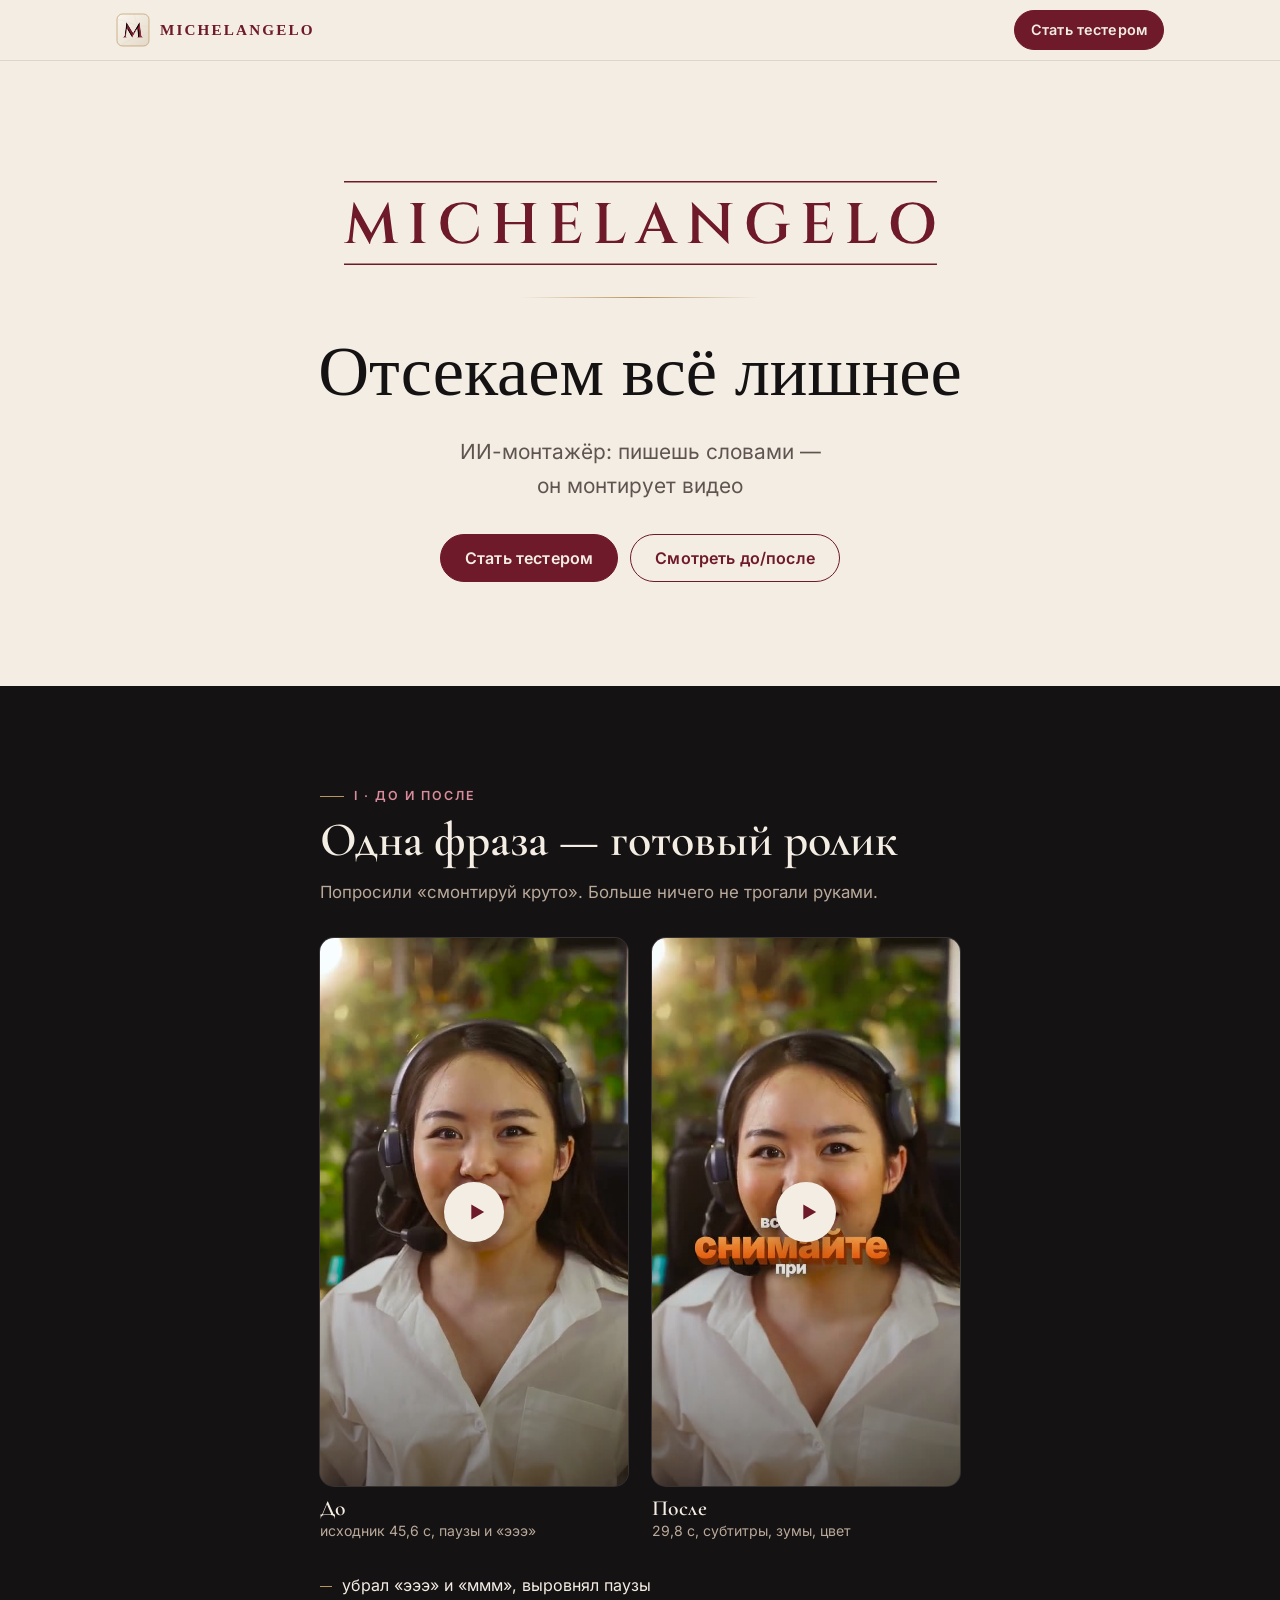
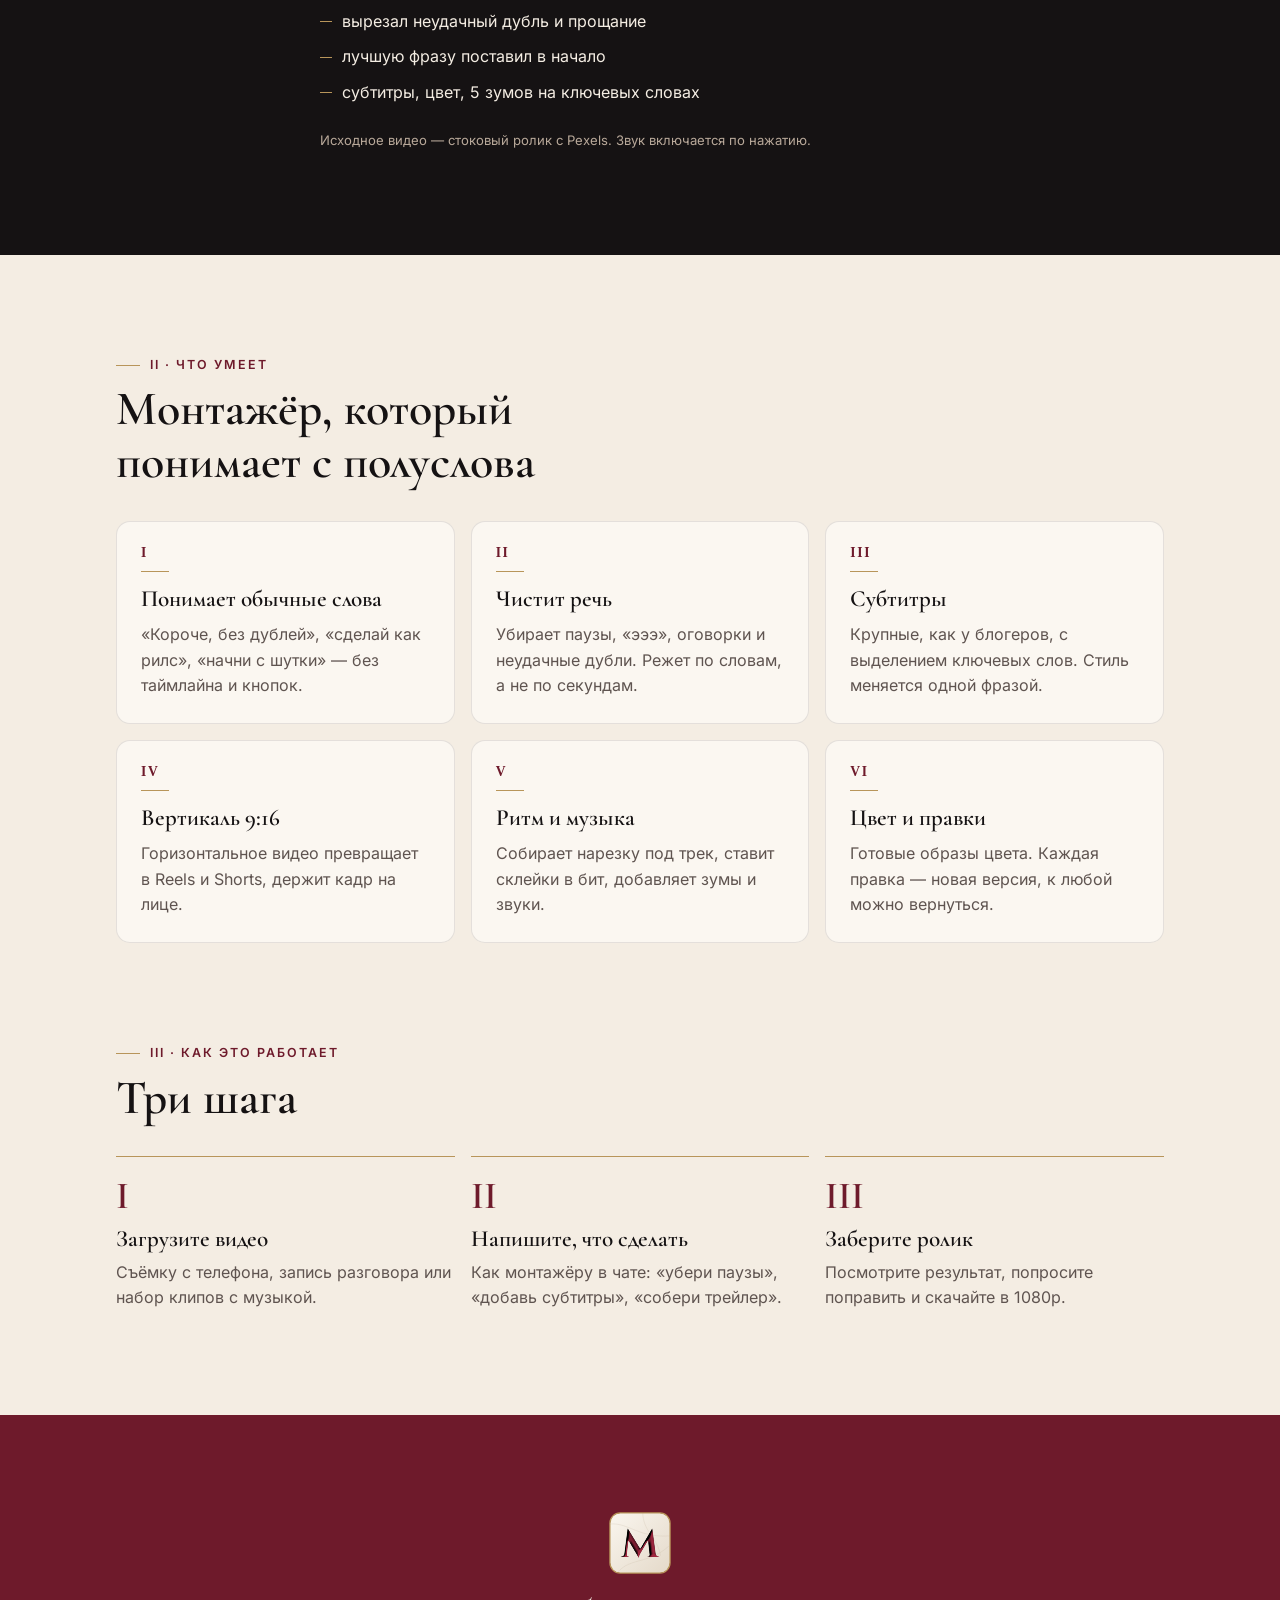
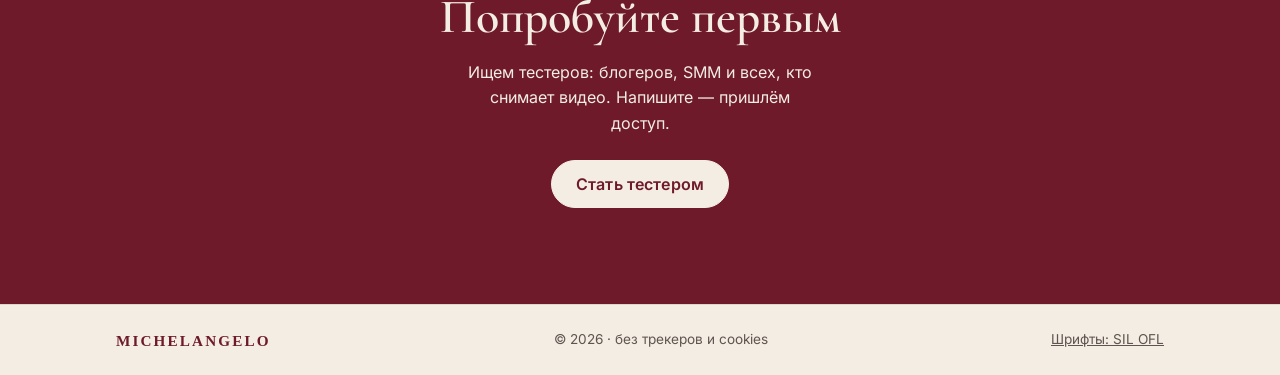
==== index.html @ 08ce2fd9 "Лендинг michelangelo.lol: hero с высеканием слогана, до/после, что умеет, как работает, CNAME Co-Aut" ====
<!doctype html>
<html lang="ru">
<head>
  <meta charset="utf-8">
  <meta name="viewport" content="width=device-width, initial-scale=1, viewport-fit=cover">
  <meta http-equiv="Content-Security-Policy" content="default-src 'self'; script-src 'self'; style-src 'self' 'unsafe-inline'; img-src 'self' data: blob:; media-src 'self'; font-src 'self'; connect-src 'none'; frame-src 'none'; object-src 'none'; base-uri 'self'; form-action 'none'">
  <meta name="referrer" content="no-referrer">
  <title>Michelangelo — ИИ-монтажёр</title>
  <meta name="description" content="Michelangelo — ИИ-монтажёр: пишешь словами — он монтирует видео. Отсекаем всё лишнее.">
  <meta name="theme-color" content="#F4EDE3">
  <meta property="og:type" content="website">
  <meta property="og:title" content="Michelangelo — отсекаем всё лишнее">
  <meta property="og:description" content="ИИ-монтажёр: пишешь словами — он монтирует видео.">
  <meta property="og:url" content="https://michelangelo.lol/">
  <meta property="og:image" content="https://michelangelo.lol/assets/og.jpg">
  <meta name="twitter:card" content="summary_large_image">
  <link rel="canonical" href="https://michelangelo.lol/">
  <link rel="icon" href="assets/brand/michelangelo-monogram-stone.svg" type="image/svg+xml">
  <link rel="apple-touch-icon" href="assets/apple-touch-icon.png">
  <link rel="preload" href="assets/fonts/cormorant-garamond-cyrillic-600-normal.woff2" as="font" type="font/woff2" crossorigin>
  <link rel="preload" href="assets/fonts/inter-cyrillic-400-normal.woff2" as="font" type="font/woff2" crossorigin>
  <link rel="stylesheet" href="assets/style.css">
  <script src="assets/app.js" defer></script>
</head>
<body>
  <a class="skip" href="#main">К содержанию</a>

  <header class="top">
    <div class="wrap top__row">
      <a class="brand" href="#" aria-label="Michelangelo — наверх">
        <img src="assets/brand/michelangelo-monogram-stone.svg" width="34" height="34" alt="">
        <span class="brand__name">Michelangelo</span>
      </a>
      <a class="btn btn--small" href="#join" data-tester>Стать тестером</a>
    </div>
  </header>

  <main id="main">
    <section class="hero" aria-labelledby="hero-title">
      <div class="wrap hero__inner">
        <h1 id="hero-title" class="hero__title">
          <img class="hero__wordmark" src="assets/brand/michelangelo-wordmark.svg" width="593" height="84" alt="Michelangelo">
        </h1>
        <div class="rule" aria-hidden="true"></div>
        <p class="slogan" id="slogan">
          <span class="slogan__text">Отсекаем всё лишнее</span>
          <span class="slogan__stone" aria-hidden="true"></span>
          <span class="slogan__chisel" aria-hidden="true"></span>
          <span class="chips" aria-hidden="true"><i></i><i></i><i></i><i></i><i></i><i></i></span>
        </p>
        <p class="tagline">ИИ-монтажёр: пишешь словами&nbsp;— он&nbsp;монтирует видео</p>
        <div class="hero__actions">
          <a class="btn" href="#join" data-tester>Стать тестером</a>
          <a class="btn btn--ghost" href="#demo">Смотреть до/после</a>
        </div>
      </div>
    </section>

    <section class="demo" id="demo" aria-labelledby="demo-title">
      <div class="wrap">
        <p class="eyebrow">I · До и после</p>
        <h2 id="demo-title">Одна фраза — готовый ролик</h2>
        <p class="lead">Попросили «смонтируй круто». Больше ничего не трогали руками.</p>

        <div class="pair">
          <figure class="clip" data-clip>
            <div class="clip__frame">
              <video src="assets/media/before.mp4" poster="assets/media/before.jpg" width="540" height="960"
                     preload="none" muted playsinline loop aria-label="До: исходное видео, 30 секунд"></video>
              <button class="clip__play" type="button" aria-label="Смотреть исходник со звуком">
                <svg viewBox="0 0 24 24" aria-hidden="true"><path d="M8 5.5v13l11-6.5z"/></svg>
              </button>
            </div>
            <figcaption><b>До</b> исходник 45,6&nbsp;с, паузы и «эээ»</figcaption>
          </figure>
          <figure class="clip" data-clip>
            <div class="clip__frame">
              <video src="assets/media/after.mp4" poster="assets/media/after.jpg" width="540" height="960"
                     preload="none" muted playsinline loop aria-label="После: смонтированный ролик, 29,8 секунды"></video>
              <button class="clip__play" type="button" aria-label="Смотреть результат со звуком">
                <svg viewBox="0 0 24 24" aria-hidden="true"><path d="M8 5.5v13l11-6.5z"/></svg>
              </button>
            </div>
            <figcaption><b>После</b> 29,8&nbsp;с, субтитры, зумы, цвет</figcaption>
          </figure>
        </div>

        <ul class="facts">
          <li>убрал «эээ» и «ммм», выровнял паузы</li>
          <li>вырезал неудачный дубль и прощание</li>
          <li>лучшую фразу поставил в начало</li>
          <li>субтитры, цвет, 5 зумов на ключевых словах</li>
        </ul>
        <p class="credit">Исходное видео — стоковый ролик с Pexels. Звук включается по нажатию.</p>
      </div>
    </section>

    <section class="features" aria-labelledby="features-title">
      <div class="wrap">
        <p class="eyebrow">II · Что умеет</p>
        <h2 id="features-title">Монтажёр, который понимает с полуслова</h2>
        <ul class="cards">
          <li class="card">
            <span class="card__num">I</span>
            <h3>Понимает обычные слова</h3>
            <p>«Короче, без дублей», «сделай как рилс», «начни с шутки» — без таймлайна и кнопок.</p>
          </li>
          <li class="card">
            <span class="card__num">II</span>
            <h3>Чистит речь</h3>
            <p>Убирает паузы, «эээ», оговорки и неудачные дубли. Режет по словам, а не по секундам.</p>
          </li>
          <li class="card">
            <span class="card__num">III</span>
            <h3>Субтитры</h3>
            <p>Крупные, как у блогеров, с выделением ключевых слов. Стиль меняется одной фразой.</p>
          </li>
          <li class="card">
            <span class="card__num">IV</span>
            <h3>Вертикаль 9:16</h3>
            <p>Горизонтальное видео превращает в Reels и Shorts, держит кадр на лице.</p>
          </li>
          <li class="card">
            <span class="card__num">V</span>
            <h3>Ритм и музыка</h3>
            <p>Собирает нарезку под трек, ставит склейки в бит, добавляет зумы и звуки.</p>
          </li>
          <li class="card">
            <span class="card__num">VI</span>
            <h3>Цвет и правки</h3>
            <p>Готовые образы цвета. Каждая правка — новая версия, к любой можно вернуться.</p>
          </li>
        </ul>
      </div>
    </section>

    <section class="steps" aria-labelledby="steps-title">
      <div class="wrap">
        <p class="eyebrow">III · Как это работает</p>
        <h2 id="steps-title">Три шага</h2>
        <ol class="steps__list">
          <li>
            <h3>Загрузите видео</h3>
            <p>Съёмку с телефона, запись разговора или набор клипов с музыкой.</p>
          </li>
          <li>
            <h3>Напишите, что сделать</h3>
            <p>Как монтажёру в чате: «убери паузы», «добавь субтитры», «собери трейлер».</p>
          </li>
          <li>
            <h3>Заберите ролик</h3>
            <p>Посмотрите результат, попросите поправить и скачайте в 1080p.</p>
          </li>
        </ol>
      </div>
    </section>

    <section class="join" id="join" aria-labelledby="join-title">
      <div class="wrap join__inner">
        <img src="assets/brand/michelangelo-monogram-stone.svg" width="64" height="64" alt="">
        <h2 id="join-title">Попробуйте первым</h2>
        <p>Ищем тестеров: блогеров, SMM и всех, кто снимает видео. Напишите — пришлём доступ.</p>
        <!-- ССЫЛКА ДЛЯ ТЕСТЕРОВ: впишите свой Telegram в href ниже. Это единственное место, остальные кнопки берут ссылку отсюда. -->
        <a class="btn btn--light" id="tester-link" href="https://t.me/YOUR_TELEGRAM" rel="noopener">Стать тестером</a>
      </div>
    </section>
  </main>

  <footer class="foot">
    <div class="wrap foot__row">
      <span class="brand__name">Michelangelo</span>
      <span>© 2026 · без трекеров и cookies</span>
      <a href="assets/fonts/licenses/">Шрифты: SIL OFL</a>
    </div>
  </footer>
</body>
</html>
---- assets/style.css ----
/* Michelangelo — лендинг. Цвета и шрифты — из web/brand.json платформы. */

@font-face { font-family: "Brand Logo"; font-weight: 600; font-display: swap;
  src: url("fonts/cinzel-latin-600-normal.woff2") format("woff2"); }

@font-face { font-family: "Brand Heading"; font-weight: 500; font-display: swap;
  src: url("fonts/cormorant-garamond-cyrillic-500-normal.woff2") format("woff2");
  unicode-range: U+0301,U+0400-045F,U+0490-0491,U+04B0-04B1,U+2116; }
@font-face { font-family: "Brand Heading"; font-weight: 500; font-display: swap;
  src: url("fonts/cormorant-garamond-latin-500-normal.woff2") format("woff2");
  unicode-range: U+0000-00FF,U+0131,U+0152-0153,U+02BB-02BC,U+02C6,U+02DA,U+02DC,U+0304,U+0308,U+0329,U+2000-206F,U+20AC,U+2122,U+2191,U+2193,U+2212,U+2215,U+FEFF,U+FFFD; }
@font-face { font-family: "Brand Heading"; font-weight: 600; font-display: swap;
  src: url("fonts/cormorant-garamond-cyrillic-600-normal.woff2") format("woff2");
  unicode-range: U+0301,U+0400-045F,U+0490-0491,U+04B0-04B1,U+2116; }
@font-face { font-family: "Brand Heading"; font-weight: 600; font-display: swap;
  src: url("fonts/cormorant-garamond-latin-600-normal.woff2") format("woff2");
  unicode-range: U+0000-00FF,U+0131,U+0152-0153,U+02BB-02BC,U+02C6,U+02DA,U+02DC,U+0304,U+0308,U+0329,U+2000-206F,U+20AC,U+2122,U+2191,U+2193,U+2212,U+2215,U+FEFF,U+FFFD; }

@font-face { font-family: "Brand UI"; font-weight: 400; font-display: swap;
  src: url("fonts/inter-cyrillic-400-normal.woff2") format("woff2");
  unicode-range: U+0301,U+0400-045F,U+0490-0491,U+04B0-04B1,U+2116; }
@font-face { font-family: "Brand UI"; font-weight: 400; font-display: swap;
  src: url("fonts/inter-latin-400-normal.woff2") format("woff2");
  unicode-range: U+0000-00FF,U+0131,U+0152-0153,U+02BB-02BC,U+02C6,U+02DA,U+02DC,U+0304,U+0308,U+0329,U+2000-206F,U+20AC,U+2122,U+2191,U+2193,U+2212,U+2215,U+FEFF,U+FFFD; }
@font-face { font-family: "Brand UI"; font-weight: 600; font-display: swap;
  src: url("fonts/inter-cyrillic-600-normal.woff2") format("woff2");
  unicode-range: U+0301,U+0400-045F,U+0490-0491,U+04B0-04B1,U+2116; }
@font-face { font-family: "Brand UI"; font-weight: 600; font-display: swap;
  src: url("fonts/inter-latin-600-normal.woff2") format("woff2");
  unicode-range: U+0000-00FF,U+0131,U+0152-0153,U+02BB-02BC,U+02C6,U+02DA,U+02DC,U+0304,U+0308,U+0329,U+2000-206F,U+20AC,U+2122,U+2191,U+2193,U+2212,U+2215,U+FEFF,U+FFFD; }

:root {
  --milk: #F4EDE3;
  --surface: #FBF7F1;
  --surface-2: #EDE3D5;
  --surface-3: #E3D7C6;
  --burgundy: #6E1A2B;
  --burgundy-hover: #57111F;
  --ink: #151213;
  --ink-2: #211C1D;
  --gold: #B8955A;          /* только линии: как текст на молочном не читается */
  --text: #151213;
  --muted: #5F5450;
  --line: rgb(21 18 19 / 0.10);
  --ink-text: #F4EDE3;
  --ink-muted: #B9A99A;
  --ink-line: rgb(244 237 227 / 0.14);

  --f-logo: "Brand Logo", "Times New Roman", serif;
  --f-head: "Brand Heading", Georgia, "Times New Roman", serif;
  --f-ui: "Brand UI", system-ui, -apple-system, "Segoe UI", sans-serif;

  --gutter: 16px;
  --radius: 14px;
  color-scheme: light;
}

*, *::before, *::after { box-sizing: border-box; }
html { -webkit-text-size-adjust: 100%; scroll-behavior: smooth; }
body {
  margin: 0;
  background: var(--milk);
  color: var(--text);
  font: 400 1rem/1.6 var(--f-ui);
  -webkit-font-smoothing: antialiased;
  overflow-x: hidden;
}
img, video, svg { display: block; max-width: 100%; }
h1, h2, h3, p, ul, ol, figure { margin: 0; }
a { color: inherit; }
:focus-visible { outline: 2px solid var(--burgundy); outline-offset: 3px; border-radius: 4px; }

.wrap { width: 100%; max-width: 1080px; margin: 0 auto; padding: 0 max(var(--gutter), env(safe-area-inset-left)); }

.skip { position: absolute; left: -9999px; top: 8px; z-index: 10; background: var(--burgundy); color: var(--milk); padding: 8px 12px; border-radius: 8px; }
.skip:focus { left: 8px; }

/* Кнопки */
.btn {
  display: inline-flex; align-items: center; justify-content: center;
  min-height: 48px; padding: 0 24px;
  background: var(--burgundy); color: var(--milk);
  border: 1px solid var(--burgundy); border-radius: 999px;
  font: 600 1rem/1 var(--f-ui); letter-spacing: 0.01em; text-decoration: none;
  transition: background-color .2s ease, transform .2s ease;
  -webkit-tap-highlight-color: transparent;
}
.btn:hover { background: var(--burgundy-hover); }
.btn:active { transform: scale(0.98); }
.btn--small { min-height: 40px; padding: 0 16px; font-size: .9rem; white-space: nowrap; }
@media (max-width: 420px) { .top .brand__name { display: none; } }
.btn--ghost { background: transparent; color: var(--burgundy); }
.btn--ghost:hover { background: rgb(110 26 43 / 0.08); }
.btn--light { background: var(--milk); color: var(--burgundy); border-color: var(--milk); }
.btn--light:hover { background: #fff; }

/* Шапка */
.top {
  position: sticky; top: 0; z-index: 5;
  background: rgb(244 237 227 / 0.92);
  border-bottom: 1px solid var(--line);
  -webkit-backdrop-filter: saturate(1.2) blur(8px); backdrop-filter: saturate(1.2) blur(8px);
}
.top__row { display: flex; align-items: center; justify-content: space-between; gap: 12px; min-height: 60px; }
.brand { display: flex; align-items: center; gap: 10px; text-decoration: none; }
.brand__name { font: 600 .95rem/1 var(--f-logo); letter-spacing: .14em; text-transform: uppercase; color: var(--burgundy); }

/* Hero */
.hero { padding: clamp(56px, 12vw, 120px) 0 clamp(56px, 10vw, 104px); text-align: center; }
.hero__inner { display: flex; flex-direction: column; align-items: center; }
.hero__title { width: min(100%, 593px); }
.hero__wordmark { width: 100%; height: auto; }
.rule { width: min(240px, 60%); height: 1px; margin: clamp(20px, 4vw, 32px) 0; background: linear-gradient(90deg, transparent, var(--gold), transparent); }

.slogan {
  position: relative; display: inline-block;
  font: 500 min(4.4rem, 10vw)/1.1 var(--f-head);
  white-space: nowrap; color: var(--ink);
  padding: .04em .12em .1em;
}
.slogan__text { position: relative; display: inline-block; }
.tagline { margin-top: 18px; max-width: 30ch; font-size: clamp(1.05rem, 3.6vw, 1.3rem); color: var(--muted); }
.hero__actions { display: flex; flex-wrap: wrap; justify-content: center; gap: 12px; margin-top: 32px; }

/* Высекание слогана: камень скалывается слева направо, за резцом проступают буквы. ≤ 1,2 с. */
.slogan__stone, .slogan__chisel, .chips { display: none; }
@media (prefers-reduced-motion: no-preference) {
  .slogan__stone, .slogan__chisel, .chips { display: block; }
  .slogan__text { animation: carve-text .9s cubic-bezier(.55, .1, .3, 1) .1s both; }
  .slogan__stone {
    position: absolute; inset: 0; border-radius: 4px;
    background:
      linear-gradient(115deg, transparent 40%, rgb(255 255 255 / .35) 50%, transparent 60%),
      linear-gradient(160deg, var(--surface-2), var(--surface-3));
    box-shadow: inset 0 0 0 1px rgb(184 149 90 / .35);
    animation: carve-stone .9s cubic-bezier(.55, .1, .3, 1) .1s both;
  }
  .slogan__chisel {
    position: absolute; top: -6%; bottom: -6%; left: 0; width: 2px;
    background: var(--gold); border-radius: 2px;
    animation: chisel .9s cubic-bezier(.55, .1, .3, 1) .1s both;
  }
  .chips { position: absolute; inset: 0; pointer-events: none; }
  .chips i {
    position: absolute; top: 40%; width: 7px; height: 6px; opacity: 0;
    background: var(--surface-3);
    clip-path: polygon(0 20%, 70% 0, 100% 60%, 40% 100%);
    animation: chip .5s cubic-bezier(.3, .6, .5, 1) both;
  }
  .chips i:nth-child(1) { left: 10%; animation-delay: .22s; --dx: -14px; --r: -80deg; }
  .chips i:nth-child(2) { left: 26%; animation-delay: .34s; --dx: 10px;  --r: 120deg; top: 20%; }
  .chips i:nth-child(3) { left: 42%; animation-delay: .46s; --dx: -8px;  --r: 60deg; }
  .chips i:nth-child(4) { left: 58%; animation-delay: .56s; --dx: 16px;  --r: -140deg; top: 25%; }
  .chips i:nth-child(5) { left: 74%; animation-delay: .64s; --dx: -12px; --r: 90deg; }
  .chips i:nth-child(6) { left: 90%; animation-delay: .7s;  --dx: 12px;  --r: -60deg; top: 30%; }
}
@keyframes carve-text {
  from { clip-path: inset(-10% 100% -10% 0); text-shadow: 0 0 0 transparent; }
  to   { clip-path: inset(-10% 0 -10% 0); }
}
@keyframes carve-stone {
  from { clip-path: inset(0 0 0 0); }
  to   { clip-path: inset(0 0 0 100%); }
}
@keyframes chisel {
  0%   { left: 0; opacity: 1; }
  85%  { opacity: 1; }
  100% { left: 100%; opacity: 0; }
}
@keyframes chip {
  0%   { opacity: 1; transform: translate(0, 0) rotate(0); }
  100% { opacity: 0; transform: translate(var(--dx), 34px) rotate(var(--r)); }
}

/* Общие блоки секций */
section h2 { font: 600 clamp(2rem, 7vw, 3rem)/1.1 var(--f-head); max-width: 20ch; }
.eyebrow { margin-bottom: 12px; font: 600 .78rem/1 var(--f-ui); letter-spacing: .16em; text-transform: uppercase; color: var(--burgundy); }
.eyebrow::before { content: ""; display: inline-block; width: 24px; height: 1px; margin-right: 10px; vertical-align: middle; background: var(--gold); }
.lead { margin-top: 12px; color: var(--muted); font-size: 1.05rem; }

/* До/после — тёмная сцена, как плеер в платформе */
.demo { padding: clamp(56px, 10vw, 104px) 0; background: var(--ink); color: var(--ink-text); }
.demo .eyebrow { color: #D98C9B; }
.demo .lead, .demo .credit { color: var(--ink-muted); }
.pair { display: grid; grid-template-columns: 1fr 1fr; gap: clamp(10px, 3vw, 24px); max-width: 640px; margin: 32px auto 0; }
.clip figcaption { margin-top: 10px; font-size: .88rem; line-height: 1.4; color: var(--ink-muted); }
.clip figcaption b { display: block; font: 600 1.35rem/1.2 var(--f-head); color: var(--ink-text); }
.clip__frame {
  position: relative; aspect-ratio: 9 / 16; overflow: hidden;
  border-radius: var(--radius); background: var(--ink-2);
  box-shadow: 0 0 0 1px var(--ink-line);
}
.clip__frame video { width: 100%; height: 100%; object-fit: cover; }
.clip__play {
  position: absolute; inset: 0; display: grid; place-items: center;
  width: 100%; border: 0; padding: 0; cursor: pointer;
  background: linear-gradient(to top, rgb(21 18 19 / .45), transparent 55%);
  -webkit-tap-highlight-color: transparent;
}
.clip__play svg {
  width: 60px; height: 60px; padding: 16px 14px 16px 18px; border-radius: 50%;
  fill: var(--burgundy); background: var(--milk);
  box-shadow: 0 6px 24px rgb(0 0 0 / .35); transition: transform .2s ease;
}
.clip__play:hover svg { transform: scale(1.06); }
.clip.is-playing .clip__play { display: none; }

.facts { list-style: none; padding: 0; margin: 32px auto 0; max-width: 640px; display: grid; gap: 10px; }
.facts li { position: relative; padding-left: 22px; }
.facts li::before { content: ""; position: absolute; left: 0; top: .78em; width: 12px; height: 1px; background: var(--gold); }
.credit { max-width: 640px; margin: 24px auto 0; font-size: .82rem; }
.demo h2, .demo .lead, .demo .eyebrow { max-width: 640px; margin-left: auto; margin-right: auto; }

/* Что умеет */
.features { padding: clamp(56px, 10vw, 104px) 0; }
.cards { list-style: none; padding: 0; margin-top: 32px; display: grid; grid-template-columns: repeat(auto-fit, minmax(260px, 1fr)); gap: 16px; }
.card { padding: 24px; background: var(--surface); border: 1px solid var(--line); border-radius: var(--radius); }
.card__num { display: block; font: 600 .85rem/1 var(--f-logo); letter-spacing: .12em; color: var(--burgundy); }
.card__num::after { content: ""; display: block; width: 28px; height: 1px; margin: 12px 0 14px; background: var(--gold); }
.card h3 { font: 600 1.45rem/1.2 var(--f-head); }
.card p { margin-top: 8px; color: var(--muted); }

/* Как это работает */
.steps { padding: 0 0 clamp(56px, 10vw, 104px); }
.steps__list { list-style: none; padding: 0; margin-top: 32px; display: grid; grid-template-columns: repeat(auto-fit, minmax(240px, 1fr)); gap: 16px; counter-reset: step; }
.steps__list li { counter-increment: step; position: relative; padding: 20px 0 0; border-top: 1px solid var(--gold); }
.steps__list li::before { content: counter(step, upper-roman); display: block; margin-bottom: 10px; font: 600 2.4rem/1 var(--f-head); color: var(--burgundy); }
.steps__list h3 { font: 600 1.45rem/1.2 var(--f-head); }
.steps__list p { margin-top: 6px; color: var(--muted); }

/* Призыв */
.join { padding: clamp(56px, 10vw, 96px) 0; background: var(--burgundy); color: var(--milk); text-align: center; }
.join__inner { display: flex; flex-direction: column; align-items: center; gap: 16px; }
.join h2 { max-width: none; }
.join p { max-width: 36ch; }
.join .btn { margin-top: 8px; }

/* Подвал */
.foot { padding: 24px 0 max(24px, env(safe-area-inset-bottom)); border-top: 1px solid var(--line); font-size: .85rem; color: var(--muted); }
.foot__row { display: flex; flex-wrap: wrap; align-items: center; justify-content: space-between; gap: 8px 20px; }

@media (prefers-reduced-motion: reduce) {
  html { scroll-behavior: auto; }
  .btn, .clip__play svg { transition: none; }
}

section[id] { scroll-margin-top: 64px; }
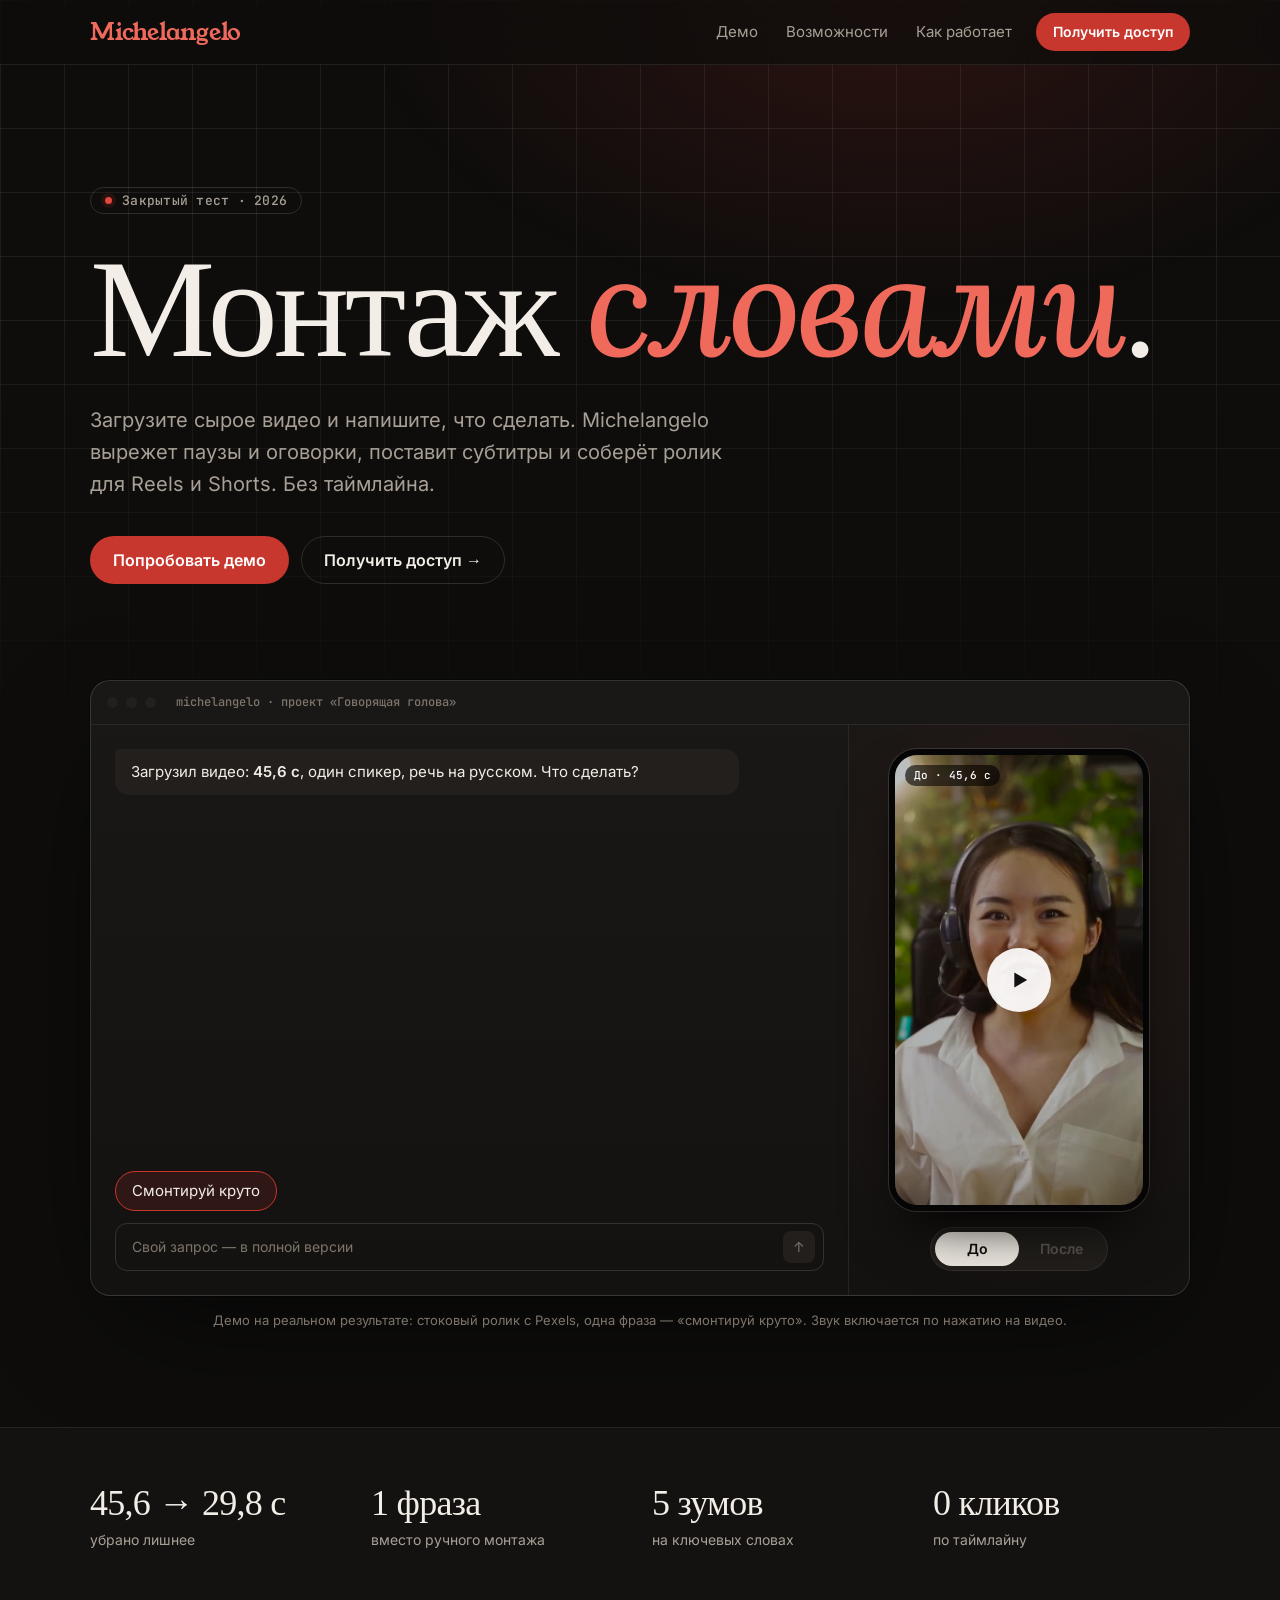
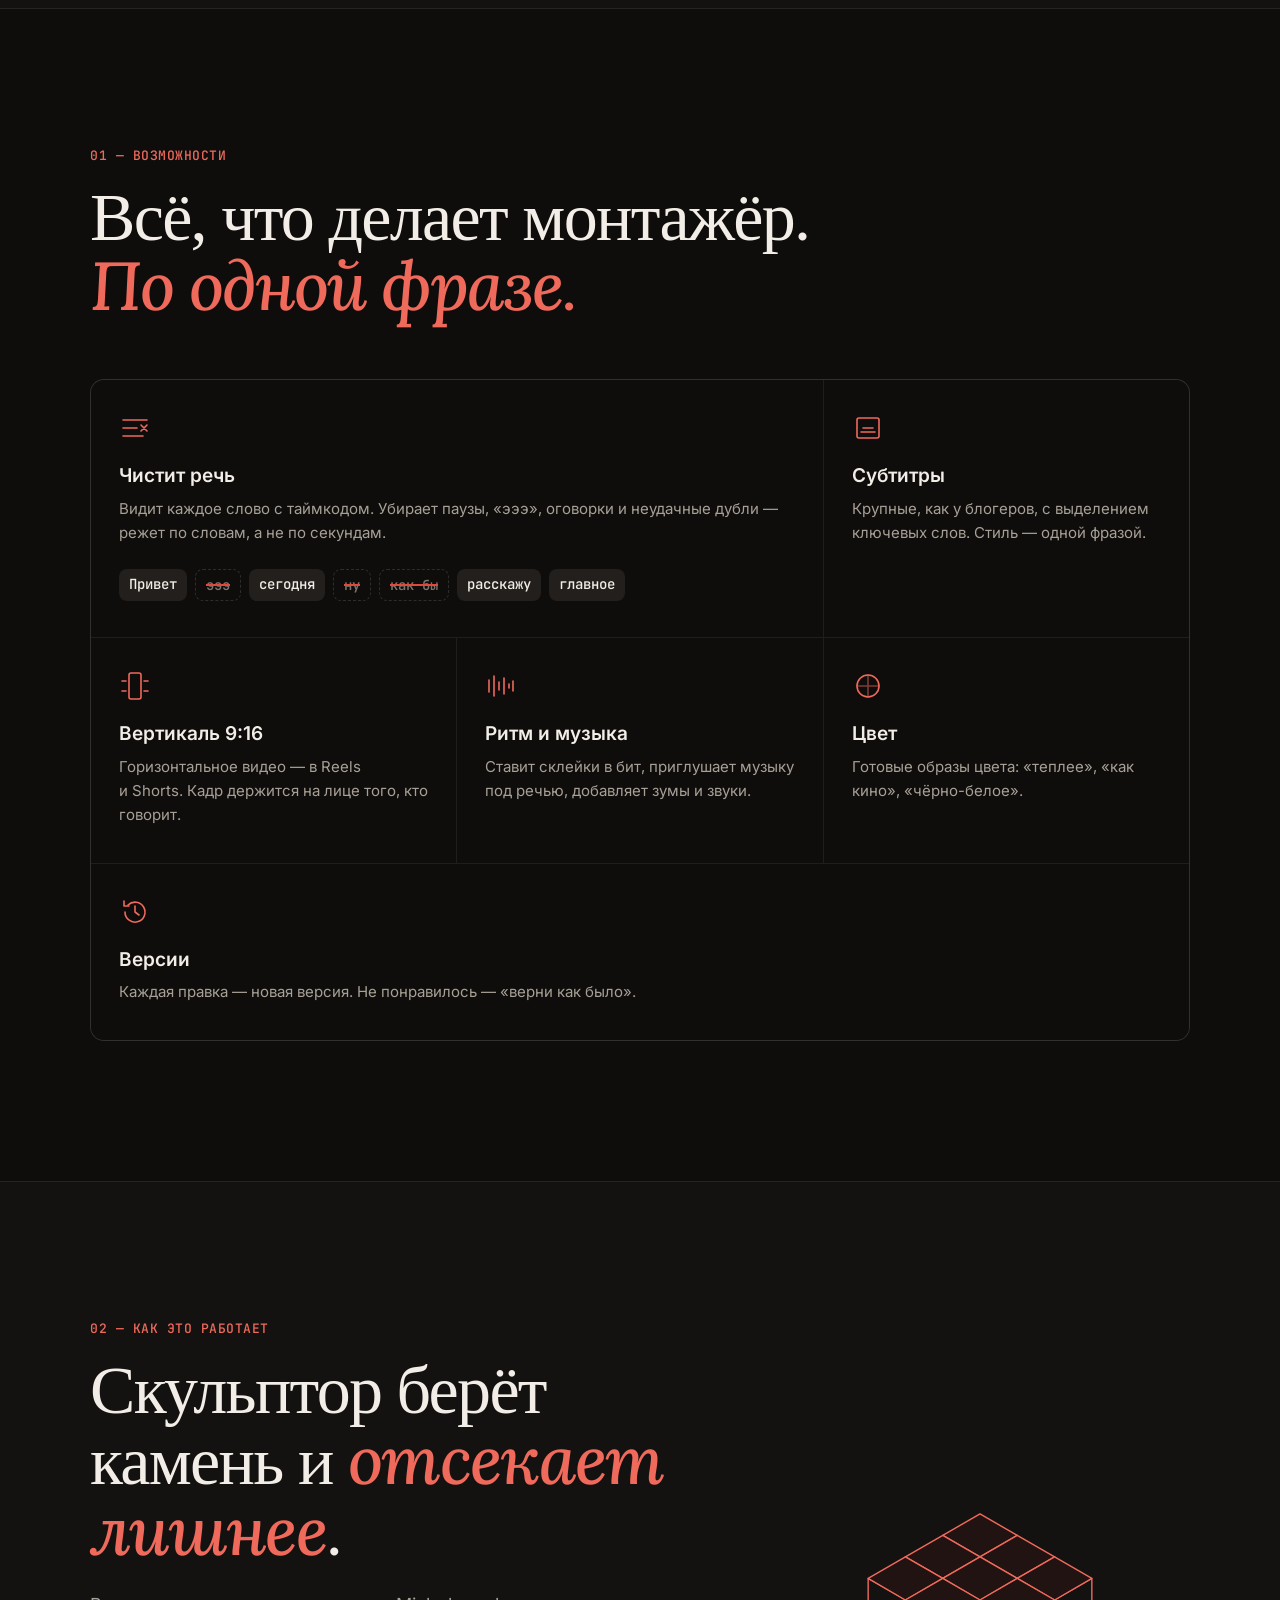
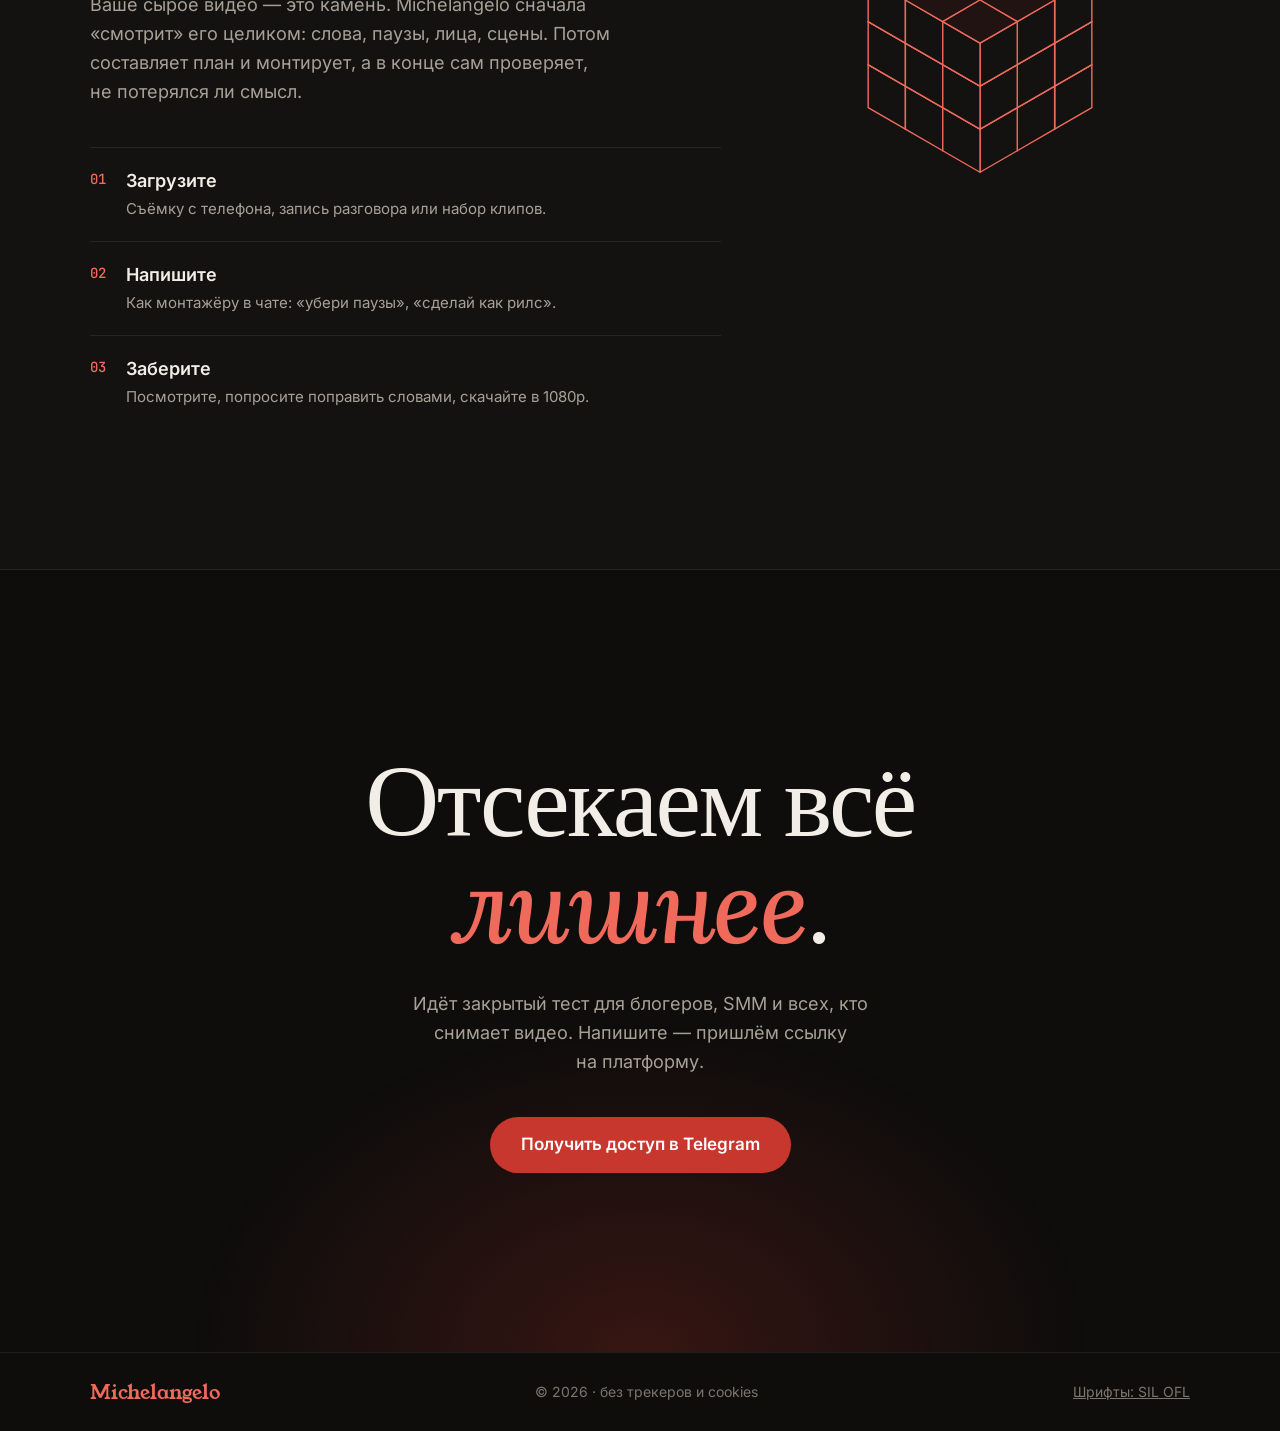
==== commit 4f55910d: "Redesign: dark graphite + red accent, Lora/Young Serif, interactive demo, assembling cube Co-Authore" ====
--- a/index.html
+++ b/index.html
@@ -5,170 +5,176 @@
   <meta name="viewport" content="width=device-width, initial-scale=1, viewport-fit=cover">
   <meta http-equiv="Content-Security-Policy" content="default-src 'self'; script-src 'self'; style-src 'self' 'unsafe-inline'; img-src 'self' data: blob:; media-src 'self'; font-src 'self'; connect-src 'none'; frame-src 'none'; object-src 'none'; base-uri 'self'; form-action 'none'">
   <meta name="referrer" content="no-referrer">
-  <title>Michelangelo — ИИ-монтажёр</title>
-  <meta name="description" content="Michelangelo — ИИ-монтажёр: пишешь словами — он монтирует видео. Отсекаем всё лишнее.">
-  <meta name="theme-color" content="#F4EDE3">
+  <title>Michelangelo — монтаж словами</title>
+  <meta name="description" content="Michelangelo — ИИ-монтажёр. Загрузите видео, напишите, что сделать, и получите готовый ролик: без пауз, с субтитрами, в вертикали.">
+  <meta name="theme-color" content="#0E0D0C">
+  <meta name="color-scheme" content="dark">
   <meta property="og:type" content="website">
-  <meta property="og:title" content="Michelangelo — отсекаем всё лишнее">
+  <meta property="og:title" content="Michelangelo — монтаж словами">
   <meta property="og:description" content="ИИ-монтажёр: пишешь словами — он монтирует видео.">
   <meta property="og:url" content="https://michelangelo.lol/">
   <meta property="og:image" content="https://michelangelo.lol/assets/og.jpg">
   <meta name="twitter:card" content="summary_large_image">
   <link rel="canonical" href="https://michelangelo.lol/">
-  <link rel="icon" href="assets/brand/michelangelo-monogram-stone.svg" type="image/svg+xml">
+  <link rel="icon" href="assets/brand/favicon.svg" type="image/svg+xml">
   <link rel="apple-touch-icon" href="assets/apple-touch-icon.png">
-  <link rel="preload" href="assets/fonts/cormorant-garamond-cyrillic-600-normal.woff2" as="font" type="font/woff2" crossorigin>
-  <link rel="preload" href="assets/fonts/inter-cyrillic-400-normal.woff2" as="font" type="font/woff2" crossorigin>
+  <link rel="preload" href="assets/fonts/lora-cyrillic-500-normal.woff2" as="font" type="font/woff2" crossorigin>
+  <link rel="preload" href="assets/fonts/young-serif-latin-400-normal.woff2" as="font" type="font/woff2" crossorigin>
   <link rel="stylesheet" href="assets/style.css">
   <script src="assets/app.js" defer></script>
 </head>
 <body>
   <a class="skip" href="#main">К содержанию</a>
 
-  <header class="top">
-    <div class="wrap top__row">
-      <a class="brand" href="#" aria-label="Michelangelo — наверх">
-        <img src="assets/brand/michelangelo-monogram-stone.svg" width="34" height="34" alt="">
-        <span class="brand__name">Michelangelo</span>
-      </a>
-      <a class="btn btn--small" href="#join" data-tester>Стать тестером</a>
+  <header class="nav">
+    <div class="wrap nav__row">
+      <a class="logo" href="#" aria-label="Michelangelo — наверх">Michelangelo</a>
+      <nav class="nav__links" aria-label="Разделы">
+        <a href="#try">Демо</a>
+        <a href="#features">Возможности</a>
+        <a href="#how">Как работает</a>
+      </nav>
+      <a class="btn btn--sm" href="https://t.me/foundermd" rel="noopener" data-access>Получить доступ</a>
     </div>
   </header>
 
   <main id="main">
+    <!-- HERO -->
     <section class="hero" aria-labelledby="hero-title">
-      <div class="wrap hero__inner">
-        <h1 id="hero-title" class="hero__title">
-          <img class="hero__wordmark" src="assets/brand/michelangelo-wordmark.svg" width="593" height="84" alt="Michelangelo">
-        </h1>
-        <div class="rule" aria-hidden="true"></div>
-        <p class="slogan" id="slogan">
-          <span class="slogan__text">Отсекаем всё лишнее</span>
-          <span class="slogan__stone" aria-hidden="true"></span>
-          <span class="slogan__chisel" aria-hidden="true"></span>
-          <span class="chips" aria-hidden="true"><i></i><i></i><i></i><i></i><i></i><i></i></span>
-        </p>
-        <p class="tagline">ИИ-монтажёр: пишешь словами&nbsp;— он&nbsp;монтирует видео</p>
+      <div class="wrap">
+        <p class="pill"><span class="dot" aria-hidden="true"></span> Закрытый тест · 2026</p>
+        <h1 id="hero-title" class="hero__title">Монтаж <em>словами</em>.</h1>
+        <p class="hero__sub">Загрузите сырое видео и&nbsp;напишите, что сделать. Michelangelo вырежет паузы и&nbsp;оговорки, поставит субтитры и&nbsp;соберёт ролик для Reels и&nbsp;Shorts. Без таймлайна.</p>
         <div class="hero__actions">
-          <a class="btn" href="#join" data-tester>Стать тестером</a>
-          <a class="btn btn--ghost" href="#demo">Смотреть до/после</a>
+          <a class="btn" href="#try">Попробовать демо</a>
+          <a class="btn btn--ghost" href="https://t.me/foundermd" rel="noopener" data-access>Получить доступ →</a>
         </div>
+      </div>
+
+      <!-- INTERACTIVE DEMO -->
+      <div class="wrap" id="try">
+        <div class="app" data-demo>
+          <div class="app__bar" aria-hidden="true">
+            <span></span><span></span><span></span>
+            <b>michelangelo · проект «Говорящая голова»</b>
+          </div>
+          <div class="app__body">
+            <div class="chat" aria-live="polite">
+              <div class="chat__log" data-log>
+                <div class="msg msg--bot">Загрузил видео: <b>45,6&nbsp;с</b>, один спикер, речь на русском. Что сделать?</div>
+              </div>
+              <div class="chat__chips" data-chips>
+                <button class="chip" type="button" data-run>Смонтируй круто</button>
+              </div>
+              <div class="chat__input" aria-hidden="true">
+                <span>Свой запрос — в полной версии</span>
+                <i>↑</i>
+              </div>
+            </div>
+            <div class="stage">
+              <div class="phone">
+                <video data-video src="assets/media/before.mp4" poster="assets/media/before.jpg" width="540" height="960"
+                       preload="none" muted playsinline loop aria-label="Видео проекта"></video>
+                <button class="phone__play" type="button" data-play aria-label="Смотреть со звуком">
+                  <svg viewBox="0 0 24 24" aria-hidden="true"><path d="M8 5.5v13l11-6.5z"/></svg>
+                </button>
+                <span class="phone__tag" data-tag>До · 45,6 с</span>
+              </div>
+              <div class="toggle" role="group" aria-label="Какую версию показать">
+                <button type="button" class="is-on" data-show="before">До</button>
+                <button type="button" data-show="after" disabled>После</button>
+              </div>
+            </div>
+          </div>
+        </div>
+        <p class="note">Демо на реальном результате: стоковый ролик с Pexels, одна фраза — «смонтируй круто». Звук включается по нажатию на видео.</p>
       </div>
     </section>
 
-    <section class="demo" id="demo" aria-labelledby="demo-title">
-      <div class="wrap">
-        <p class="eyebrow">I · До и после</p>
-        <h2 id="demo-title">Одна фраза — готовый ролик</h2>
-        <p class="lead">Попросили «смонтируй круто». Больше ничего не трогали руками.</p>
-
-        <div class="pair">
-          <figure class="clip" data-clip>
-            <div class="clip__frame">
-              <video src="assets/media/before.mp4" poster="assets/media/before.jpg" width="540" height="960"
-                     preload="none" muted playsinline loop aria-label="До: исходное видео, 30 секунд"></video>
-              <button class="clip__play" type="button" aria-label="Смотреть исходник со звуком">
-                <svg viewBox="0 0 24 24" aria-hidden="true"><path d="M8 5.5v13l11-6.5z"/></svg>
-              </button>
-            </div>
-            <figcaption><b>До</b> исходник 45,6&nbsp;с, паузы и «эээ»</figcaption>
-          </figure>
-          <figure class="clip" data-clip>
-            <div class="clip__frame">
-              <video src="assets/media/after.mp4" poster="assets/media/after.jpg" width="540" height="960"
-                     preload="none" muted playsinline loop aria-label="После: смонтированный ролик, 29,8 секунды"></video>
-              <button class="clip__play" type="button" aria-label="Смотреть результат со звуком">
-                <svg viewBox="0 0 24 24" aria-hidden="true"><path d="M8 5.5v13l11-6.5z"/></svg>
-              </button>
-            </div>
-            <figcaption><b>После</b> 29,8&nbsp;с, субтитры, зумы, цвет</figcaption>
-          </figure>
-        </div>
-
-        <ul class="facts">
-          <li>убрал «эээ» и «ммм», выровнял паузы</li>
-          <li>вырезал неудачный дубль и прощание</li>
-          <li>лучшую фразу поставил в начало</li>
-          <li>субтитры, цвет, 5 зумов на ключевых словах</li>
-        </ul>
-        <p class="credit">Исходное видео — стоковый ролик с Pexels. Звук включается по нажатию.</p>
+    <!-- NUMBERS -->
+    <section class="stats" aria-label="Результат демо">
+      <div class="wrap stats__row">
+        <div><b>45,6 → 29,8 с</b><span>убрано лишнее</span></div>
+        <div><b>1 фраза</b><span>вместо ручного монтажа</span></div>
+        <div><b>5 зумов</b><span>на ключевых словах</span></div>
+        <div><b>0 кликов</b><span>по таймлайну</span></div>
       </div>
     </section>
 
-    <section class="features" aria-labelledby="features-title">
+    <!-- FEATURES -->
+    <section class="sec" id="features" aria-labelledby="f-title">
       <div class="wrap">
-        <p class="eyebrow">II · Что умеет</p>
-        <h2 id="features-title">Монтажёр, который понимает с полуслова</h2>
-        <ul class="cards">
-          <li class="card">
-            <span class="card__num">I</span>
-            <h3>Понимает обычные слова</h3>
-            <p>«Короче, без дублей», «сделай как рилс», «начни с шутки» — без таймлайна и кнопок.</p>
+        <p class="eyebrow">01 — Возможности</p>
+        <h2 id="f-title">Всё, что делает монтажёр. <em>По&nbsp;одной фразе.</em></h2>
+        <ul class="grid">
+          <li class="card card--wide">
+            <svg class="ic" viewBox="0 0 32 32" aria-hidden="true"><path d="M4 8h24M4 16h14M4 24h20"/><path d="M22 13l6 6M28 13l-6 6"/></svg>
+            <h3>Чистит речь</h3>
+            <p>Видит каждое слово с&nbsp;таймкодом. Убирает паузы, «эээ», оговорки и&nbsp;неудачные дубли — режет по словам, а&nbsp;не по секундам.</p>
+            <div class="words" aria-hidden="true"><span>Привет</span><s>эээ</s><span>сегодня</span><s>ну</s><s>как&nbsp;бы</s><span>расскажу</span><span>главное</span></div>
           </li>
           <li class="card">
-            <span class="card__num">II</span>
-            <h3>Чистит речь</h3>
-            <p>Убирает паузы, «эээ», оговорки и неудачные дубли. Режет по словам, а не по секундам.</p>
+            <svg class="ic" viewBox="0 0 32 32" aria-hidden="true"><rect x="5" y="6" width="22" height="20" rx="2"/><path d="M9 20h14M11 16h10"/></svg>
+            <h3>Субтитры</h3>
+            <p>Крупные, как у&nbsp;блогеров, с&nbsp;выделением ключевых слов. Стиль — одной фразой.</p>
           </li>
           <li class="card">
-            <span class="card__num">III</span>
-            <h3>Субтитры</h3>
-            <p>Крупные, как у блогеров, с выделением ключевых слов. Стиль меняется одной фразой.</p>
+            <svg class="ic" viewBox="0 0 32 32" aria-hidden="true"><rect x="10" y="3" width="12" height="26" rx="2"/><path d="M3 11h4M3 21h4M25 11h4M25 21h4"/></svg>
+            <h3>Вертикаль 9:16</h3>
+            <p>Горизонтальное видео — в&nbsp;Reels и&nbsp;Shorts. Кадр держится на&nbsp;лице того, кто говорит.</p>
           </li>
           <li class="card">
-            <span class="card__num">IV</span>
-            <h3>Вертикаль 9:16</h3>
-            <p>Горизонтальное видео превращает в Reels и Shorts, держит кадр на лице.</p>
+            <svg class="ic" viewBox="0 0 32 32" aria-hidden="true"><path d="M4 22V10M9 26V6M14 20v-8M19 24V8M24 18v-4M28 21v-10"/></svg>
+            <h3>Ритм и музыка</h3>
+            <p>Ставит склейки в&nbsp;бит, приглушает музыку под речью, добавляет зумы и&nbsp;звуки.</p>
           </li>
           <li class="card">
-            <span class="card__num">V</span>
-            <h3>Ритм и музыка</h3>
-            <p>Собирает нарезку под трек, ставит склейки в бит, добавляет зумы и звуки.</p>
+            <svg class="ic" viewBox="0 0 32 32" aria-hidden="true"><circle cx="16" cy="16" r="11"/><path d="M16 5v22M5 16h22" opacity=".5"/></svg>
+            <h3>Цвет</h3>
+            <p>Готовые образы цвета: «теплее», «как кино», «чёрно-белое».</p>
           </li>
-          <li class="card">
-            <span class="card__num">VI</span>
-            <h3>Цвет и правки</h3>
-            <p>Готовые образы цвета. Каждая правка — новая версия, к любой можно вернуться.</p>
+          <li class="card card--end">
+            <svg class="ic" viewBox="0 0 32 32" aria-hidden="true"><path d="M6 16a10 10 0 1 0 3-7"/><path d="M5 5v5h5"/><path d="M16 10v6l4 3"/></svg>
+            <h3>Версии</h3>
+            <p>Каждая правка — новая версия. Не понравилось — «верни как было».</p>
           </li>
         </ul>
       </div>
     </section>
 
-    <section class="steps" aria-labelledby="steps-title">
-      <div class="wrap">
-        <p class="eyebrow">III · Как это работает</p>
-        <h2 id="steps-title">Три шага</h2>
-        <ol class="steps__list">
-          <li>
-            <h3>Загрузите видео</h3>
-            <p>Съёмку с телефона, запись разговора или набор клипов с музыкой.</p>
-          </li>
-          <li>
-            <h3>Напишите, что сделать</h3>
-            <p>Как монтажёру в чате: «убери паузы», «добавь субтитры», «собери трейлер».</p>
-          </li>
-          <li>
-            <h3>Заберите ролик</h3>
-            <p>Посмотрите результат, попросите поправить и скачайте в 1080p.</p>
-          </li>
-        </ol>
+    <!-- HOW -->
+    <section class="sec sec--how" id="how" aria-labelledby="h-title">
+      <div class="wrap how">
+        <div>
+          <p class="eyebrow">02 — Как это работает</p>
+          <h2 id="h-title">Скульптор берёт камень и&nbsp;<em>отсекает лишнее</em>.</h2>
+          <p class="lead">Ваше сырое видео — это камень. Michelangelo сначала «смотрит» его целиком: слова, паузы, лица, сцены. Потом составляет план и&nbsp;монтирует, а&nbsp;в&nbsp;конце сам проверяет, не&nbsp;потерялся ли смысл.</p>
+          <ol class="steps">
+            <li><span>01</span><div><h3>Загрузите</h3><p>Съёмку с телефона, запись разговора или набор клипов.</p></div></li>
+            <li><span>02</span><div><h3>Напишите</h3><p>Как монтажёру в чате: «убери паузы», «сделай как рилс».</p></div></li>
+            <li><span>03</span><div><h3>Заберите</h3><p>Посмотрите, попросите поправить словами, скачайте в 1080p.</p></div></li>
+          </ol>
+        </div>
+        <svg class="cube" data-cube viewBox="0 0 300 300" aria-hidden="true">
+          <!-- isometric 3x3 wireframe cube; pieces fly in when visible -->
+          <g class="cube__body"></g>
+        </svg>
       </div>
     </section>
 
-    <section class="join" id="join" aria-labelledby="join-title">
-      <div class="wrap join__inner">
-        <img src="assets/brand/michelangelo-monogram-stone.svg" width="64" height="64" alt="">
-        <h2 id="join-title">Попробуйте первым</h2>
-        <p>Ищем тестеров: блогеров, SMM и всех, кто снимает видео. Напишите — пришлём доступ.</p>
-        <!-- ССЫЛКА ДЛЯ ТЕСТЕРОВ: впишите свой Telegram в href ниже. Это единственное место, остальные кнопки берут ссылку отсюда. -->
-        <a class="btn btn--light" id="tester-link" href="https://t.me/YOUR_TELEGRAM" rel="noopener">Стать тестером</a>
+    <!-- CTA -->
+    <section class="cta" id="join" aria-labelledby="join-title">
+      <div class="wrap">
+        <h2 id="join-title">Отсекаем всё <em>лишнее</em>.</h2>
+        <p>Идёт закрытый тест для блогеров, SMM и всех, кто снимает видео. Напишите — пришлём ссылку на&nbsp;платформу.</p>
+        <a class="btn btn--lg" id="tester-link" href="https://t.me/foundermd" rel="noopener">Получить доступ в Telegram</a>
       </div>
     </section>
   </main>
 
   <footer class="foot">
     <div class="wrap foot__row">
-      <span class="brand__name">Michelangelo</span>
+      <span class="logo logo--sm">Michelangelo</span>
       <span>© 2026 · без трекеров и cookies</span>
       <a href="assets/fonts/licenses/">Шрифты: SIL OFL</a>
     </div>
--- a/assets/style.css
+++ b/assets/style.css
@@ -1,247 +1,181 @@
-/* Michelangelo — лендинг. Цвета и шрифты — из web/brand.json платформы. */
+/* Michelangelo — landing. Dark graphite, one red accent, serif headlines. */
+@font-face{font-family:"Young Serif";src:url(fonts/young-serif-latin-400-normal.woff2) format("woff2");font-weight:400;font-display:swap}
+@font-face{font-family:"Lora";src:url(fonts/lora-cyrillic-500-normal.woff2) format("woff2");font-weight:500;font-display:swap;unicode-range:U+0301,U+0400-045F,U+0490-0491,U+04B0-04B1,U+2116}
+@font-face{font-family:"Lora";src:url(fonts/lora-latin-500-normal.woff2) format("woff2");font-weight:500;font-display:swap;unicode-range:U+0000-00FF,U+2000-206F,U+20AC,U+2122,U+2190-21FF}
+@font-face{font-family:"Lora";src:url(fonts/lora-cyrillic-500-italic.woff2) format("woff2");font-weight:500;font-style:italic;font-display:swap;unicode-range:U+0301,U+0400-045F,U+0490-0491,U+04B0-04B1,U+2116}
+@font-face{font-family:"Lora";src:url(fonts/lora-latin-500-italic.woff2) format("woff2");font-weight:500;font-style:italic;font-display:swap;unicode-range:U+0000-00FF,U+2000-206F,U+20AC,U+2122,U+2190-21FF}
+@font-face{font-family:"Lora";src:url(fonts/lora-cyrillic-600-normal.woff2) format("woff2");font-weight:600;font-display:swap;unicode-range:U+0301,U+0400-045F,U+0490-0491,U+04B0-04B1,U+2116}
+@font-face{font-family:"Lora";src:url(fonts/lora-latin-600-normal.woff2) format("woff2");font-weight:600;font-display:swap;unicode-range:U+0000-00FF,U+2000-206F,U+20AC,U+2122,U+2190-21FF}
+@font-face{font-family:"Inter";src:url(fonts/inter-cyrillic-400-normal.woff2) format("woff2");font-weight:400;font-display:swap;unicode-range:U+0301,U+0400-045F,U+0490-0491,U+04B0-04B1,U+2116}
+@font-face{font-family:"Inter";src:url(fonts/inter-latin-400-normal.woff2) format("woff2");font-weight:400;font-display:swap;unicode-range:U+0000-00FF,U+2000-206F,U+20AC,U+2122,U+2190-21FF}
+@font-face{font-family:"Inter";src:url(fonts/inter-cyrillic-600-normal.woff2) format("woff2");font-weight:600;font-display:swap;unicode-range:U+0301,U+0400-045F,U+0490-0491,U+04B0-04B1,U+2116}
+@font-face{font-family:"Inter";src:url(fonts/inter-latin-600-normal.woff2) format("woff2");font-weight:600;font-display:swap;unicode-range:U+0000-00FF,U+2000-206F,U+20AC,U+2122,U+2190-21FF}
+@font-face{font-family:"JetBrains Mono";src:url(fonts/jetbrains-mono-cyrillic-500-normal.woff2) format("woff2");font-weight:500;font-display:swap;unicode-range:U+0301,U+0400-045F,U+0490-0491,U+04B0-04B1,U+2116}
+@font-face{font-family:"JetBrains Mono";src:url(fonts/jetbrains-mono-latin-500-normal.woff2) format("woff2");font-weight:500;font-display:swap;unicode-range:U+0000-00FF,U+2000-206F,U+20AC,U+2122,U+2190-21FF}
 
-@font-face { font-family: "Brand Logo"; font-weight: 600; font-display: swap;
-  src: url("fonts/cinzel-latin-600-normal.woff2") format("woff2"); }
+:root{
+  --bg:#0E0D0C; --bg-2:#141211; --surface:#1A1816; --surface-2:#221F1C;
+  --line:rgb(242 237 230 / .08); --line-2:rgb(242 237 230 / .14);
+  --text:#F2EDE6; --muted:#A8A096; --faint:#7D756C;
+  --red:#C8372D; --red-hi:#E2483C; --red-text:#F06A5C; --red-soft:rgb(200 55 45 / .14);
+  --serif:"Lora",Georgia,serif; --logo:"Young Serif","Lora",Georgia,serif;
+  --sans:"Inter",-apple-system,BlinkMacSystemFont,"Segoe UI",Roboto,sans-serif;
+  --mono:"JetBrains Mono",ui-monospace,SFMono-Regular,Menlo,monospace;
+  --r:14px; --pad:clamp(16px,4vw,40px);
+}
+*,*::before,*::after{box-sizing:border-box}
+html{-webkit-text-size-adjust:100%;scroll-behavior:smooth}
+body{margin:0;background:var(--bg);color:var(--text);font:400 17px/1.6 var(--sans);-webkit-font-smoothing:antialiased;overflow-x:hidden}
+img,svg,video{display:block;max-width:100%}
+a{color:inherit}
+h1,h2,h3{margin:0;font-weight:500}
+p{margin:0}
+em{font-style:italic;color:var(--red-text)}
+.wrap{width:100%;max-width:1180px;margin:0 auto;padding:0 var(--pad)}
+.skip{position:absolute;left:-999px;top:8px;background:var(--text);color:var(--bg);padding:8px 12px;border-radius:8px;z-index:99}
+.skip:focus{left:8px}
+:focus-visible{outline:2px solid var(--red-hi);outline-offset:3px;border-radius:6px}
 
-@font-face { font-family: "Brand Heading"; font-weight: 500; font-display: swap;
-  src: url("fonts/cormorant-garamond-cyrillic-500-normal.woff2") format("woff2");
-  unicode-range: U+0301,U+0400-045F,U+0490-0491,U+04B0-04B1,U+2116; }
-@font-face { font-family: "Brand Heading"; font-weight: 500; font-display: swap;
-  src: url("fonts/cormorant-garamond-latin-500-normal.woff2") format("woff2");
-  unicode-range: U+0000-00FF,U+0131,U+0152-0153,U+02BB-02BC,U+02C6,U+02DA,U+02DC,U+0304,U+0308,U+0329,U+2000-206F,U+20AC,U+2122,U+2191,U+2193,U+2212,U+2215,U+FEFF,U+FFFD; }
-@font-face { font-family: "Brand Heading"; font-weight: 600; font-display: swap;
-  src: url("fonts/cormorant-garamond-cyrillic-600-normal.woff2") format("woff2");
-  unicode-range: U+0301,U+0400-045F,U+0490-0491,U+04B0-04B1,U+2116; }
-@font-face { font-family: "Brand Heading"; font-weight: 600; font-display: swap;
-  src: url("fonts/cormorant-garamond-latin-600-normal.woff2") format("woff2");
-  unicode-range: U+0000-00FF,U+0131,U+0152-0153,U+02BB-02BC,U+02C6,U+02DA,U+02DC,U+0304,U+0308,U+0329,U+2000-206F,U+20AC,U+2122,U+2191,U+2193,U+2212,U+2215,U+FEFF,U+FFFD; }
+/* subtle grid background like an atelier sheet */
+body::before{content:"";position:fixed;inset:0;pointer-events:none;z-index:-1;
+  background:
+    radial-gradient(60% 50% at 70% 0%, rgb(200 55 45 / .16), transparent 70%),
+    linear-gradient(var(--line) 1px, transparent 1px) 0 0/64px 64px,
+    linear-gradient(90deg, var(--line) 1px, transparent 1px) 0 0/64px 64px;
+  -webkit-mask-image:linear-gradient(#000 0, #000 30%, transparent 85%);mask-image:linear-gradient(#000 0, #000 30%, transparent 85%)}
 
-@font-face { font-family: "Brand UI"; font-weight: 400; font-display: swap;
-  src: url("fonts/inter-cyrillic-400-normal.woff2") format("woff2");
-  unicode-range: U+0301,U+0400-045F,U+0490-0491,U+04B0-04B1,U+2116; }
-@font-face { font-family: "Brand UI"; font-weight: 400; font-display: swap;
-  src: url("fonts/inter-latin-400-normal.woff2") format("woff2");
-  unicode-range: U+0000-00FF,U+0131,U+0152-0153,U+02BB-02BC,U+02C6,U+02DA,U+02DC,U+0304,U+0308,U+0329,U+2000-206F,U+20AC,U+2122,U+2191,U+2193,U+2212,U+2215,U+FEFF,U+FFFD; }
-@font-face { font-family: "Brand UI"; font-weight: 600; font-display: swap;
-  src: url("fonts/inter-cyrillic-600-normal.woff2") format("woff2");
-  unicode-range: U+0301,U+0400-045F,U+0490-0491,U+04B0-04B1,U+2116; }
-@font-face { font-family: "Brand UI"; font-weight: 600; font-display: swap;
-  src: url("fonts/inter-latin-600-normal.woff2") format("woff2");
-  unicode-range: U+0000-00FF,U+0131,U+0152-0153,U+02BB-02BC,U+02C6,U+02DA,U+02DC,U+0304,U+0308,U+0329,U+2000-206F,U+20AC,U+2122,U+2191,U+2193,U+2212,U+2215,U+FEFF,U+FFFD; }
+/* buttons */
+.btn{display:inline-flex;align-items:center;justify-content:center;gap:8px;min-height:48px;padding:0 22px;border-radius:999px;
+  background:var(--red);color:#fff;font:600 16px/1 var(--sans);text-decoration:none;border:1px solid transparent;transition:background .2s,border-color .2s,transform .2s}
+.btn:hover{background:var(--red-hi)}
+.btn:active{transform:translateY(1px)}
+.btn--ghost{background:transparent;border-color:var(--line-2);color:var(--text)}
+.btn--ghost:hover{background:var(--surface);border-color:var(--muted)}
+.btn--sm{min-height:38px;padding:0 16px;font-size:14px}
+.btn--lg{min-height:56px;padding:0 30px;font-size:17px}
 
-:root {
-  --milk: #F4EDE3;
-  --surface: #FBF7F1;
-  --surface-2: #EDE3D5;
-  --surface-3: #E3D7C6;
-  --burgundy: #6E1A2B;
-  --burgundy-hover: #57111F;
-  --ink: #151213;
-  --ink-2: #211C1D;
-  --gold: #B8955A;          /* только линии: как текст на молочном не читается */
-  --text: #151213;
-  --muted: #5F5450;
-  --line: rgb(21 18 19 / 0.10);
-  --ink-text: #F4EDE3;
-  --ink-muted: #B9A99A;
-  --ink-line: rgb(244 237 227 / 0.14);
+/* nav */
+.nav{position:sticky;top:0;z-index:20;background:rgb(14 13 12 / .72);-webkit-backdrop-filter:blur(14px);backdrop-filter:blur(14px);border-bottom:1px solid var(--line)}
+.nav__row{display:flex;align-items:center;gap:24px;height:64px}
+.logo{font:400 24px/1 var(--logo);color:var(--red-text);text-decoration:none;letter-spacing:-.01em}
+.logo--sm{font-size:20px}
+.nav__links{display:flex;gap:28px;margin-left:auto}
+.nav__links a{color:var(--muted);text-decoration:none;font-size:15px}
+.nav__links a:hover{color:var(--text)}
+@media (max-width:720px){.nav__links{display:none}.nav .btn{margin-left:auto}}
 
-  --f-logo: "Brand Logo", "Times New Roman", serif;
-  --f-head: "Brand Heading", Georgia, "Times New Roman", serif;
-  --f-ui: "Brand UI", system-ui, -apple-system, "Segoe UI", sans-serif;
+/* hero */
+.hero{padding:clamp(56px,10vw,120px) 0 40px}
+.pill{display:inline-flex;align-items:center;gap:10px;padding:6px 14px;border:1px solid var(--line-2);border-radius:999px;font:500 13px/1 var(--mono);color:var(--muted);letter-spacing:.02em}
+.dot{width:7px;height:7px;border-radius:50%;background:var(--red-hi);box-shadow:0 0 0 4px var(--red-soft);animation:pulse 2s ease-in-out infinite}
+@keyframes pulse{50%{box-shadow:0 0 0 8px transparent}}
+.hero__title{margin-top:28px;font:500 clamp(56px,11vw,148px)/.95 var(--serif);letter-spacing:-.03em}
+.hero__sub{margin-top:28px;max-width:640px;font-size:clamp(17px,1.6vw,20px);color:var(--muted)}
+.hero__actions{display:flex;flex-wrap:wrap;gap:12px;margin-top:36px}
 
-  --gutter: 16px;
-  --radius: 14px;
-  color-scheme: light;
+/* interactive app mock */
+#try{margin-top:clamp(56px,8vw,96px);scroll-margin-top:84px}
+.app{border:1px solid var(--line-2);border-radius:20px;background:linear-gradient(180deg,var(--surface),var(--bg-2));overflow:hidden;
+  box-shadow:0 40px 120px -40px rgb(0 0 0 / .8),0 0 0 1px rgb(0 0 0 / .4)}
+.app__bar{display:flex;align-items:center;gap:8px;height:44px;padding:0 16px;border-bottom:1px solid var(--line)}
+.app__bar span{width:11px;height:11px;border-radius:50%;background:var(--surface-2)}
+.app__bar b{margin-left:12px;font:500 12px/1 var(--mono);color:var(--faint);white-space:nowrap;overflow:hidden;text-overflow:ellipsis}
+.app__body{display:grid;grid-template-columns:1fr 340px;min-height:560px}
+.chat{display:flex;flex-direction:column;padding:24px;border-right:1px solid var(--line);min-width:0}
+.chat__log{flex:1;display:flex;flex-direction:column;gap:12px}
+.msg{max-width:88%;padding:12px 16px;border-radius:14px;font-size:15px;line-height:1.5;animation:in .35s ease both}
+.msg--bot{background:var(--surface-2);border-top-left-radius:4px}
+.msg--me{align-self:flex-end;background:var(--red);color:#fff;border-top-right-radius:4px}
+.msg ul{margin:8px 0 0;padding:0;list-style:none;display:grid;gap:6px}
+.msg li{display:flex;gap:10px;align-items:flex-start;color:var(--muted)}
+.msg li::before{content:"";flex:none;width:16px;height:16px;margin-top:3px;border-radius:50%;border:1.5px solid var(--faint)}
+.msg li.done{color:var(--text)}
+.msg li.done::before{border-color:var(--red-hi);background:var(--red-hi) url("data:image/svg+xml,%3Csvg xmlns='http://www.w3.org/2000/svg' viewBox='0 0 16 16'%3E%3Cpath d='M4 8.5l2.5 2.5L12 5.5' fill='none' stroke='white' stroke-width='2'/%3E%3C/svg%3E") center/12px no-repeat}
+.msg small{display:block;margin-top:8px;font:500 12px/1.4 var(--mono);color:var(--faint)}
+.typing{display:inline-flex;gap:4px}
+.typing i{width:6px;height:6px;border-radius:50%;background:var(--muted);animation:blink 1s infinite}
+.typing i:nth-child(2){animation-delay:.15s}.typing i:nth-child(3){animation-delay:.3s}
+@keyframes blink{50%{opacity:.25}}
+@keyframes in{from{opacity:0;transform:translateY(6px)}}
+.chat__chips{display:flex;flex-wrap:wrap;gap:8px;margin:20px 0 12px}
+.chip{min-height:40px;padding:0 16px;border-radius:999px;border:1px solid var(--red);background:var(--red-soft);color:var(--text);font:500 15px/1 var(--sans);cursor:pointer;transition:background .2s}
+.chip:hover{background:rgb(200 55 45 / .28)}
+.chip:disabled{opacity:.4;cursor:default}
+.chat__input{display:flex;align-items:center;justify-content:space-between;height:48px;padding:0 8px 0 16px;border:1px solid var(--line-2);border-radius:12px;color:var(--faint);font-size:14px}
+.chat__input i{display:grid;place-items:center;width:32px;height:32px;border-radius:8px;background:var(--surface-2);font-style:normal}
+.stage{display:flex;flex-direction:column;align-items:center;justify-content:center;gap:16px;padding:24px;background:radial-gradient(70% 60% at 50% 40%,rgb(200 55 45 / .10),transparent)}
+.phone{position:relative;width:100%;max-width:260px;aspect-ratio:9/16;border-radius:28px;overflow:hidden;background:#000;border:6px solid #050505;box-shadow:0 0 0 1px var(--line-2),0 30px 60px -20px #000}
+.phone video{width:100%;height:100%;object-fit:cover}
+.phone__play{position:absolute;inset:0;display:grid;place-items:center;border:0;background:rgb(0 0 0 / .25);cursor:pointer;transition:opacity .2s}
+.phone__play svg{width:64px;height:64px;padding:18px;border-radius:50%;background:rgb(255 255 255 / .92);fill:#111}
+.phone.is-playing .phone__play{opacity:0;pointer-events:none}
+.phone__tag{position:absolute;left:10px;top:10px;padding:5px 9px;border-radius:999px;background:rgb(0 0 0 / .6);font:500 11px/1 var(--mono);color:#fff;-webkit-backdrop-filter:blur(6px);backdrop-filter:blur(6px)}
+.toggle{display:inline-flex;padding:4px;border-radius:999px;background:var(--surface-2);border:1px solid var(--line)}
+.toggle button{min-height:34px;min-width:84px;padding:0 14px;border:0;border-radius:999px;background:transparent;color:var(--muted);font:600 14px/1 var(--sans);cursor:pointer}
+.toggle button.is-on{background:var(--text);color:var(--bg)}
+.toggle button:disabled{opacity:.35;cursor:default}
+.note{margin-top:14px;font-size:13px;color:var(--faint);text-align:center}
+@media (max-width:860px){
+  .app__body{grid-template-columns:1fr;min-height:0}
+  .stage{order:-1;border-bottom:1px solid var(--line)}
+  .phone{max-width:220px}
+  .chat{border-right:0;min-height:340px;padding:18px}
 }
 
-*, *::before, *::after { box-sizing: border-box; }
-html { -webkit-text-size-adjust: 100%; scroll-behavior: smooth; }
-body {
-  margin: 0;
-  background: var(--milk);
-  color: var(--text);
-  font: 400 1rem/1.6 var(--f-ui);
-  -webkit-font-smoothing: antialiased;
-  overflow-x: hidden;
+/* stats */
+.stats{padding:56px 0;border-block:1px solid var(--line);margin-top:56px;background:var(--bg-2)}
+.stats__row{display:grid;grid-template-columns:repeat(4,1fr);gap:24px}
+.stats b{display:block;font:500 clamp(24px,3vw,36px)/1.1 var(--serif);letter-spacing:-.02em}
+.stats span{display:block;margin-top:6px;color:var(--muted);font-size:14px}
+@media (max-width:720px){.stats__row{grid-template-columns:1fr 1fr;row-gap:32px}}
+
+/* sections */
+.sec{padding:clamp(80px,12vw,140px) 0}
+.eyebrow{font:500 13px/1 var(--mono);color:var(--red-text);letter-spacing:.04em;text-transform:uppercase}
+.sec h2,.cta h2{margin-top:20px;max-width:860px;font:500 clamp(36px,5.4vw,68px)/1.04 var(--serif);letter-spacing:-.025em}
+.lead{margin-top:24px;max-width:560px;color:var(--muted);font-size:18px}
+
+/* bento grid */
+.grid{list-style:none;margin:56px 0 0;padding:0;display:grid;grid-template-columns:repeat(3,1fr);gap:1px;background:var(--line);border:1px solid var(--line);border-radius:var(--r);overflow:hidden}
+.card{background:var(--bg);padding:32px 28px 36px;transition:background .25s}
+.card:hover{background:var(--surface)}
+.card--wide{grid-column:span 2}
+.card h3{margin-top:20px;font:600 19px/1.3 var(--sans)}
+.card p{margin-top:8px;color:var(--muted);font-size:15px}
+.ic{width:32px;height:32px;fill:none;stroke:var(--red-text);stroke-width:1.6;stroke-linecap:round;stroke-linejoin:round}
+.words{display:flex;flex-wrap:wrap;gap:8px;margin-top:24px;font:500 14px/1 var(--mono)}
+.words span,.words s{padding:8px 10px;border-radius:8px;background:var(--surface-2)}
+.words s{color:var(--faint);background:transparent;border:1px dashed var(--line-2);text-decoration-color:var(--red-hi);text-decoration-thickness:2px}
+@media (max-width:860px){.grid{grid-template-columns:1fr 1fr}.card--wide{grid-column:span 2}}
+@media (max-width:560px){.grid{grid-template-columns:1fr}.card--wide{grid-column:auto}}
+
+/* how */
+.sec--how{background:var(--bg-2);border-block:1px solid var(--line)}
+.how{display:grid;grid-template-columns:1.2fr .8fr;gap:48px;align-items:center}
+.steps{list-style:none;margin:40px 0 0;padding:0;display:grid;gap:0}
+.steps li{display:flex;gap:20px;padding:20px 0;border-top:1px solid var(--line)}
+.steps span{font:500 14px/1.6 var(--mono);color:var(--red-text)}
+.steps h3{font:600 18px/1.4 var(--sans)}
+.steps p{margin-top:4px;color:var(--muted);font-size:15px}
+.cube{width:100%;max-width:380px;margin:0 auto;overflow:visible}
+.cube path{fill:none;stroke:var(--red-text);stroke-width:1.1;stroke-linejoin:round}
+.cube .face-top{fill:rgb(200 55 45 / .10)}
+.cube g.piece{transition:transform 1.1s cubic-bezier(.2,.8,.2,1),opacity .6s}
+@media (max-width:860px){.how{grid-template-columns:1fr}.cube{max-width:260px}}
+
+/* cta */
+.cta{padding:clamp(96px,14vw,180px) 0;text-align:center;background:radial-gradient(50% 60% at 50% 100%,rgb(200 55 45 / .22),transparent 70%)}
+.cta h2{margin:0 auto;font-size:clamp(44px,8vw,104px)}
+.cta p{margin:28px auto 40px;max-width:520px;color:var(--muted);font-size:18px}
+
+.foot{border-top:1px solid var(--line);padding:28px 0 calc(28px + env(safe-area-inset-bottom));color:var(--faint);font-size:14px}
+.foot__row{display:flex;flex-wrap:wrap;align-items:center;justify-content:space-between;gap:12px}
+.foot a{color:var(--faint)}
+
+@media (prefers-reduced-motion:reduce){
+  *,*::before,*::after{animation:none!important;transition:none!important;scroll-behavior:auto!important}
 }
-img, video, svg { display: block; max-width: 100%; }
-h1, h2, h3, p, ul, ol, figure { margin: 0; }
-a { color: inherit; }
-:focus-visible { outline: 2px solid var(--burgundy); outline-offset: 3px; border-radius: 4px; }
-
-.wrap { width: 100%; max-width: 1080px; margin: 0 auto; padding: 0 max(var(--gutter), env(safe-area-inset-left)); }
-
-.skip { position: absolute; left: -9999px; top: 8px; z-index: 10; background: var(--burgundy); color: var(--milk); padding: 8px 12px; border-radius: 8px; }
-.skip:focus { left: 8px; }
-
-/* Кнопки */
-.btn {
-  display: inline-flex; align-items: center; justify-content: center;
-  min-height: 48px; padding: 0 24px;
-  background: var(--burgundy); color: var(--milk);
-  border: 1px solid var(--burgundy); border-radius: 999px;
-  font: 600 1rem/1 var(--f-ui); letter-spacing: 0.01em; text-decoration: none;
-  transition: background-color .2s ease, transform .2s ease;
-  -webkit-tap-highlight-color: transparent;
-}
-.btn:hover { background: var(--burgundy-hover); }
-.btn:active { transform: scale(0.98); }
-.btn--small { min-height: 40px; padding: 0 16px; font-size: .9rem; white-space: nowrap; }
-@media (max-width: 420px) { .top .brand__name { display: none; } }
-.btn--ghost { background: transparent; color: var(--burgundy); }
-.btn--ghost:hover { background: rgb(110 26 43 / 0.08); }
-.btn--light { background: var(--milk); color: var(--burgundy); border-color: var(--milk); }
-.btn--light:hover { background: #fff; }
-
-/* Шапка */
-.top {
-  position: sticky; top: 0; z-index: 5;
-  background: rgb(244 237 227 / 0.92);
-  border-bottom: 1px solid var(--line);
-  -webkit-backdrop-filter: saturate(1.2) blur(8px); backdrop-filter: saturate(1.2) blur(8px);
-}
-.top__row { display: flex; align-items: center; justify-content: space-between; gap: 12px; min-height: 60px; }
-.brand { display: flex; align-items: center; gap: 10px; text-decoration: none; }
-.brand__name { font: 600 .95rem/1 var(--f-logo); letter-spacing: .14em; text-transform: uppercase; color: var(--burgundy); }
-
-/* Hero */
-.hero { padding: clamp(56px, 12vw, 120px) 0 clamp(56px, 10vw, 104px); text-align: center; }
-.hero__inner { display: flex; flex-direction: column; align-items: center; }
-.hero__title { width: min(100%, 593px); }
-.hero__wordmark { width: 100%; height: auto; }
-.rule { width: min(240px, 60%); height: 1px; margin: clamp(20px, 4vw, 32px) 0; background: linear-gradient(90deg, transparent, var(--gold), transparent); }
-
-.slogan {
-  position: relative; display: inline-block;
-  font: 500 min(4.4rem, 10vw)/1.1 var(--f-head);
-  white-space: nowrap; color: var(--ink);
-  padding: .04em .12em .1em;
-}
-.slogan__text { position: relative; display: inline-block; }
-.tagline { margin-top: 18px; max-width: 30ch; font-size: clamp(1.05rem, 3.6vw, 1.3rem); color: var(--muted); }
-.hero__actions { display: flex; flex-wrap: wrap; justify-content: center; gap: 12px; margin-top: 32px; }
-
-/* Высекание слогана: камень скалывается слева направо, за резцом проступают буквы. ≤ 1,2 с. */
-.slogan__stone, .slogan__chisel, .chips { display: none; }
-@media (prefers-reduced-motion: no-preference) {
-  .slogan__stone, .slogan__chisel, .chips { display: block; }
-  .slogan__text { animation: carve-text .9s cubic-bezier(.55, .1, .3, 1) .1s both; }
-  .slogan__stone {
-    position: absolute; inset: 0; border-radius: 4px;
-    background:
-      linear-gradient(115deg, transparent 40%, rgb(255 255 255 / .35) 50%, transparent 60%),
-      linear-gradient(160deg, var(--surface-2), var(--surface-3));
-    box-shadow: inset 0 0 0 1px rgb(184 149 90 / .35);
-    animation: carve-stone .9s cubic-bezier(.55, .1, .3, 1) .1s both;
-  }
-  .slogan__chisel {
-    position: absolute; top: -6%; bottom: -6%; left: 0; width: 2px;
-    background: var(--gold); border-radius: 2px;
-    animation: chisel .9s cubic-bezier(.55, .1, .3, 1) .1s both;
-  }
-  .chips { position: absolute; inset: 0; pointer-events: none; }
-  .chips i {
-    position: absolute; top: 40%; width: 7px; height: 6px; opacity: 0;
-    background: var(--surface-3);
-    clip-path: polygon(0 20%, 70% 0, 100% 60%, 40% 100%);
-    animation: chip .5s cubic-bezier(.3, .6, .5, 1) both;
-  }
-  .chips i:nth-child(1) { left: 10%; animation-delay: .22s; --dx: -14px; --r: -80deg; }
-  .chips i:nth-child(2) { left: 26%; animation-delay: .34s; --dx: 10px;  --r: 120deg; top: 20%; }
-  .chips i:nth-child(3) { left: 42%; animation-delay: .46s; --dx: -8px;  --r: 60deg; }
-  .chips i:nth-child(4) { left: 58%; animation-delay: .56s; --dx: 16px;  --r: -140deg; top: 25%; }
-  .chips i:nth-child(5) { left: 74%; animation-delay: .64s; --dx: -12px; --r: 90deg; }
-  .chips i:nth-child(6) { left: 90%; animation-delay: .7s;  --dx: 12px;  --r: -60deg; top: 30%; }
-}
-@keyframes carve-text {
-  from { clip-path: inset(-10% 100% -10% 0); text-shadow: 0 0 0 transparent; }
-  to   { clip-path: inset(-10% 0 -10% 0); }
-}
-@keyframes carve-stone {
-  from { clip-path: inset(0 0 0 0); }
-  to   { clip-path: inset(0 0 0 100%); }
-}
-@keyframes chisel {
-  0%   { left: 0; opacity: 1; }
-  85%  { opacity: 1; }
-  100% { left: 100%; opacity: 0; }
-}
-@keyframes chip {
-  0%   { opacity: 1; transform: translate(0, 0) rotate(0); }
-  100% { opacity: 0; transform: translate(var(--dx), 34px) rotate(var(--r)); }
-}
-
-/* Общие блоки секций */
-section h2 { font: 600 clamp(2rem, 7vw, 3rem)/1.1 var(--f-head); max-width: 20ch; }
-.eyebrow { margin-bottom: 12px; font: 600 .78rem/1 var(--f-ui); letter-spacing: .16em; text-transform: uppercase; color: var(--burgundy); }
-.eyebrow::before { content: ""; display: inline-block; width: 24px; height: 1px; margin-right: 10px; vertical-align: middle; background: var(--gold); }
-.lead { margin-top: 12px; color: var(--muted); font-size: 1.05rem; }
-
-/* До/после — тёмная сцена, как плеер в платформе */
-.demo { padding: clamp(56px, 10vw, 104px) 0; background: var(--ink); color: var(--ink-text); }
-.demo .eyebrow { color: #D98C9B; }
-.demo .lead, .demo .credit { color: var(--ink-muted); }
-.pair { display: grid; grid-template-columns: 1fr 1fr; gap: clamp(10px, 3vw, 24px); max-width: 640px; margin: 32px auto 0; }
-.clip figcaption { margin-top: 10px; font-size: .88rem; line-height: 1.4; color: var(--ink-muted); }
-.clip figcaption b { display: block; font: 600 1.35rem/1.2 var(--f-head); color: var(--ink-text); }
-.clip__frame {
-  position: relative; aspect-ratio: 9 / 16; overflow: hidden;
-  border-radius: var(--radius); background: var(--ink-2);
-  box-shadow: 0 0 0 1px var(--ink-line);
-}
-.clip__frame video { width: 100%; height: 100%; object-fit: cover; }
-.clip__play {
-  position: absolute; inset: 0; display: grid; place-items: center;
-  width: 100%; border: 0; padding: 0; cursor: pointer;
-  background: linear-gradient(to top, rgb(21 18 19 / .45), transparent 55%);
-  -webkit-tap-highlight-color: transparent;
-}
-.clip__play svg {
-  width: 60px; height: 60px; padding: 16px 14px 16px 18px; border-radius: 50%;
-  fill: var(--burgundy); background: var(--milk);
-  box-shadow: 0 6px 24px rgb(0 0 0 / .35); transition: transform .2s ease;
-}
-.clip__play:hover svg { transform: scale(1.06); }
-.clip.is-playing .clip__play { display: none; }
-
-.facts { list-style: none; padding: 0; margin: 32px auto 0; max-width: 640px; display: grid; gap: 10px; }
-.facts li { position: relative; padding-left: 22px; }
-.facts li::before { content: ""; position: absolute; left: 0; top: .78em; width: 12px; height: 1px; background: var(--gold); }
-.credit { max-width: 640px; margin: 24px auto 0; font-size: .82rem; }
-.demo h2, .demo .lead, .demo .eyebrow { max-width: 640px; margin-left: auto; margin-right: auto; }
-
-/* Что умеет */
-.features { padding: clamp(56px, 10vw, 104px) 0; }
-.cards { list-style: none; padding: 0; margin-top: 32px; display: grid; grid-template-columns: repeat(auto-fit, minmax(260px, 1fr)); gap: 16px; }
-.card { padding: 24px; background: var(--surface); border: 1px solid var(--line); border-radius: var(--radius); }
-.card__num { display: block; font: 600 .85rem/1 var(--f-logo); letter-spacing: .12em; color: var(--burgundy); }
-.card__num::after { content: ""; display: block; width: 28px; height: 1px; margin: 12px 0 14px; background: var(--gold); }
-.card h3 { font: 600 1.45rem/1.2 var(--f-head); }
-.card p { margin-top: 8px; color: var(--muted); }
-
-/* Как это работает */
-.steps { padding: 0 0 clamp(56px, 10vw, 104px); }
-.steps__list { list-style: none; padding: 0; margin-top: 32px; display: grid; grid-template-columns: repeat(auto-fit, minmax(240px, 1fr)); gap: 16px; counter-reset: step; }
-.steps__list li { counter-increment: step; position: relative; padding: 20px 0 0; border-top: 1px solid var(--gold); }
-.steps__list li::before { content: counter(step, upper-roman); display: block; margin-bottom: 10px; font: 600 2.4rem/1 var(--f-head); color: var(--burgundy); }
-.steps__list h3 { font: 600 1.45rem/1.2 var(--f-head); }
-.steps__list p { margin-top: 6px; color: var(--muted); }
-
-/* Призыв */
-.join { padding: clamp(56px, 10vw, 96px) 0; background: var(--burgundy); color: var(--milk); text-align: center; }
-.join__inner { display: flex; flex-direction: column; align-items: center; gap: 16px; }
-.join h2 { max-width: none; }
-.join p { max-width: 36ch; }
-.join .btn { margin-top: 8px; }
-
-/* Подвал */
-.foot { padding: 24px 0 max(24px, env(safe-area-inset-bottom)); border-top: 1px solid var(--line); font-size: .85rem; color: var(--muted); }
-.foot__row { display: flex; flex-wrap: wrap; align-items: center; justify-content: space-between; gap: 8px 20px; }
-
-@media (prefers-reduced-motion: reduce) {
-  html { scroll-behavior: auto; }
-  .btn, .clip__play svg { transition: none; }
-}
-
-section[id] { scroll-margin-top: 64px; }
+.cube path{fill:var(--bg-2)}
+.cube path.face-top{fill:#211311}
+.card--end{grid-column:1/-1}
+@media (max-width:560px){.card--end{grid-column:auto}}
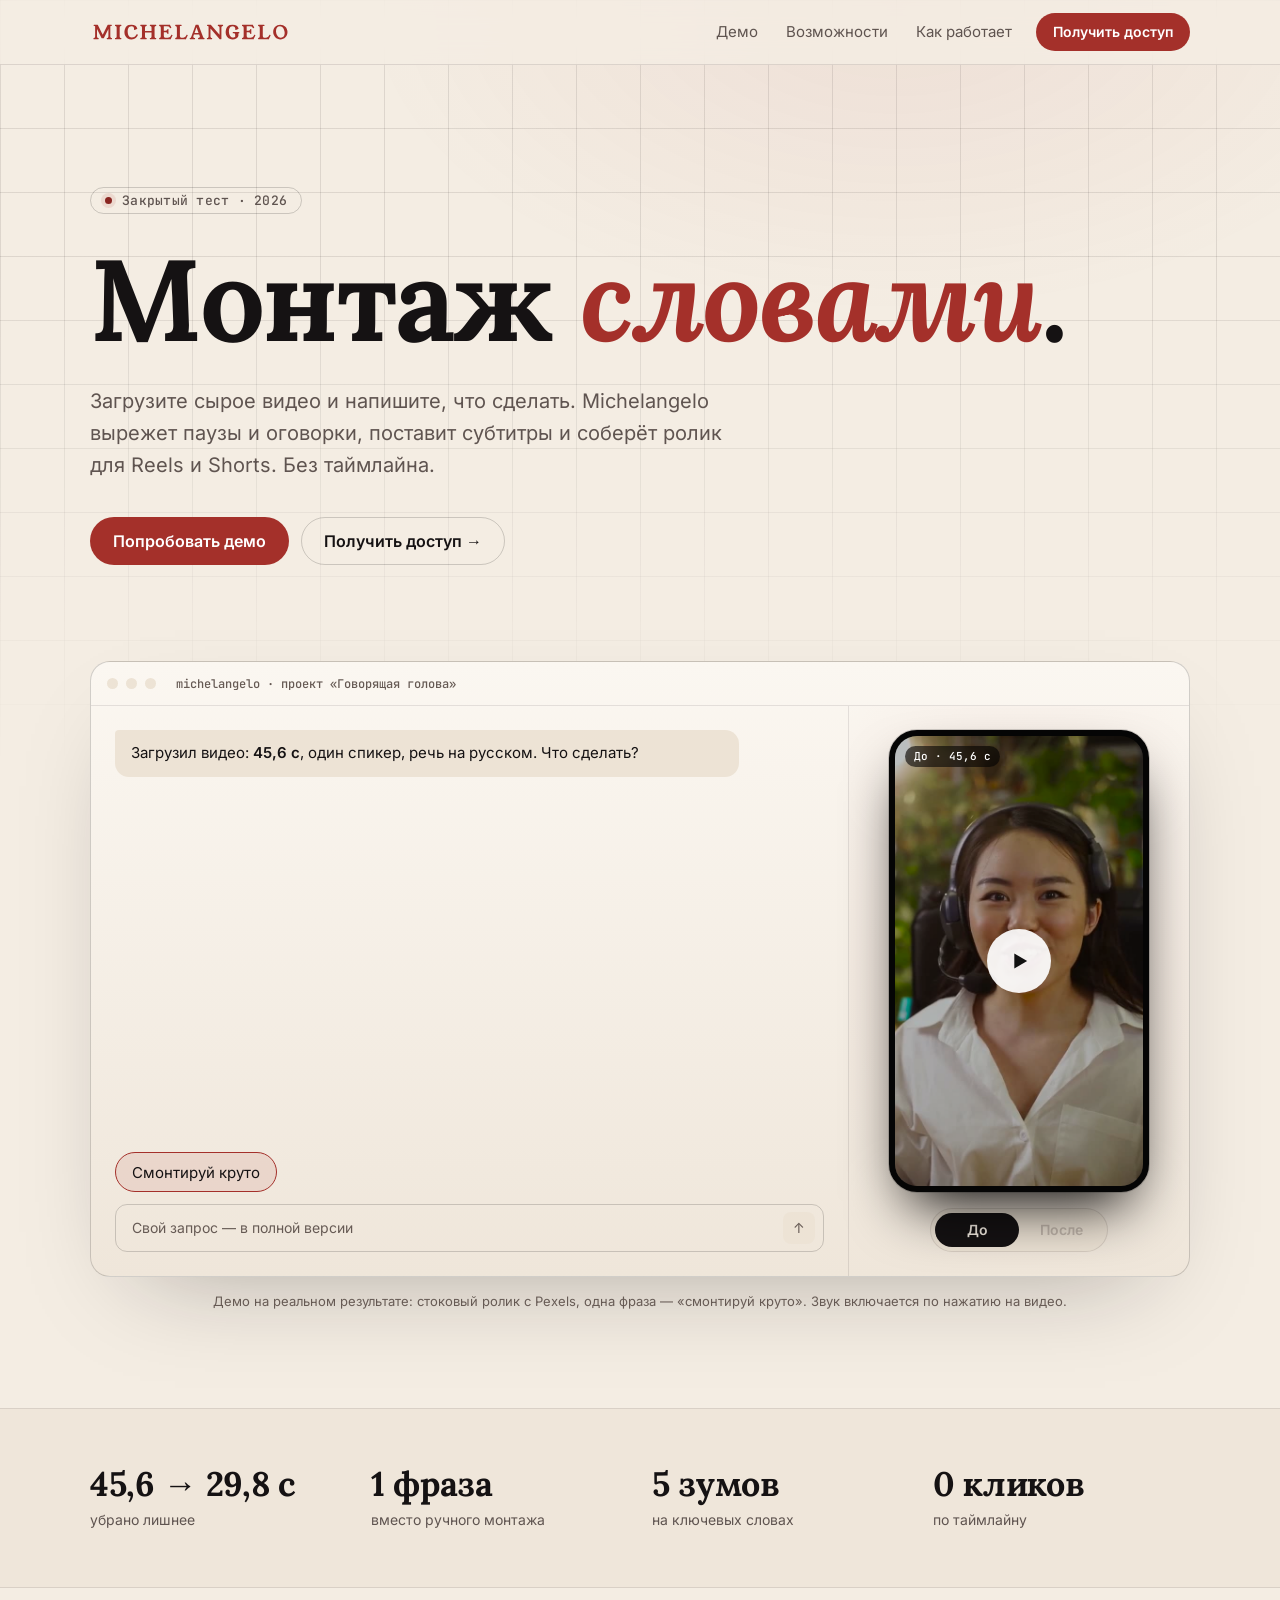
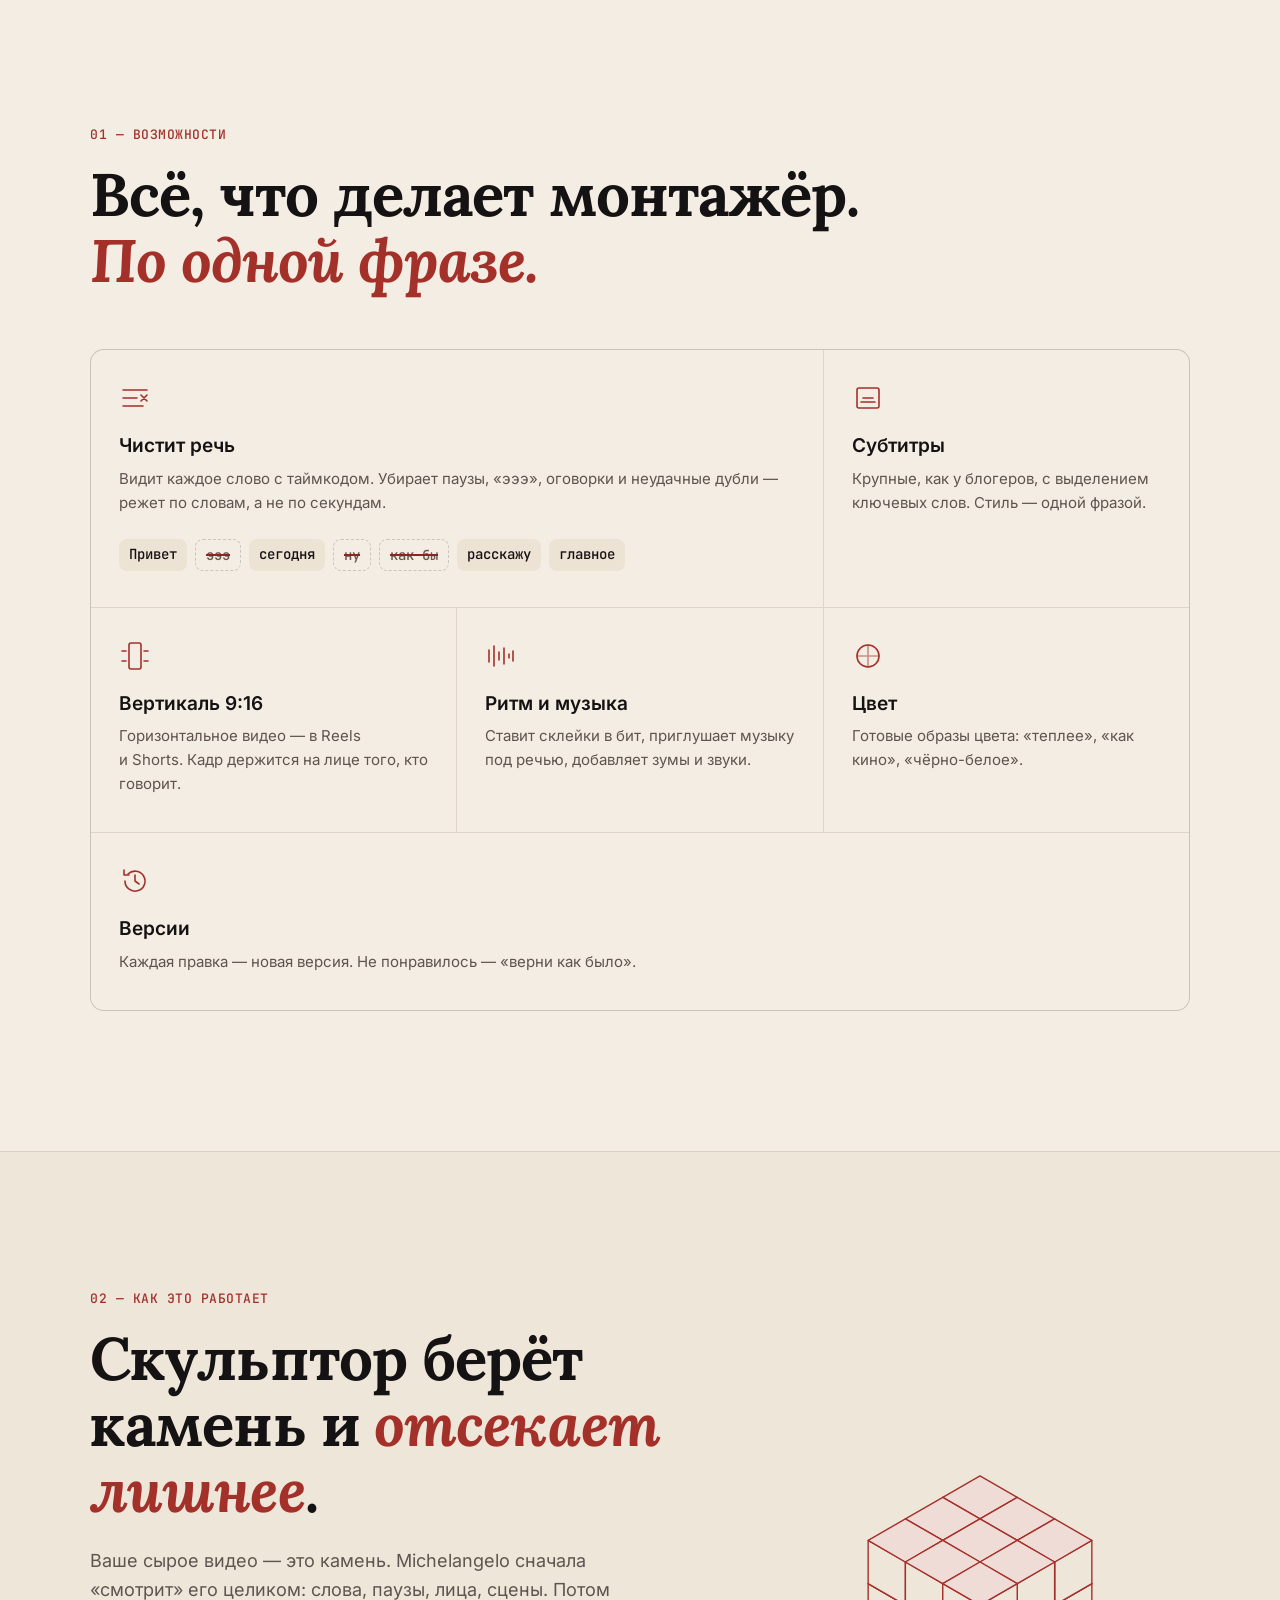
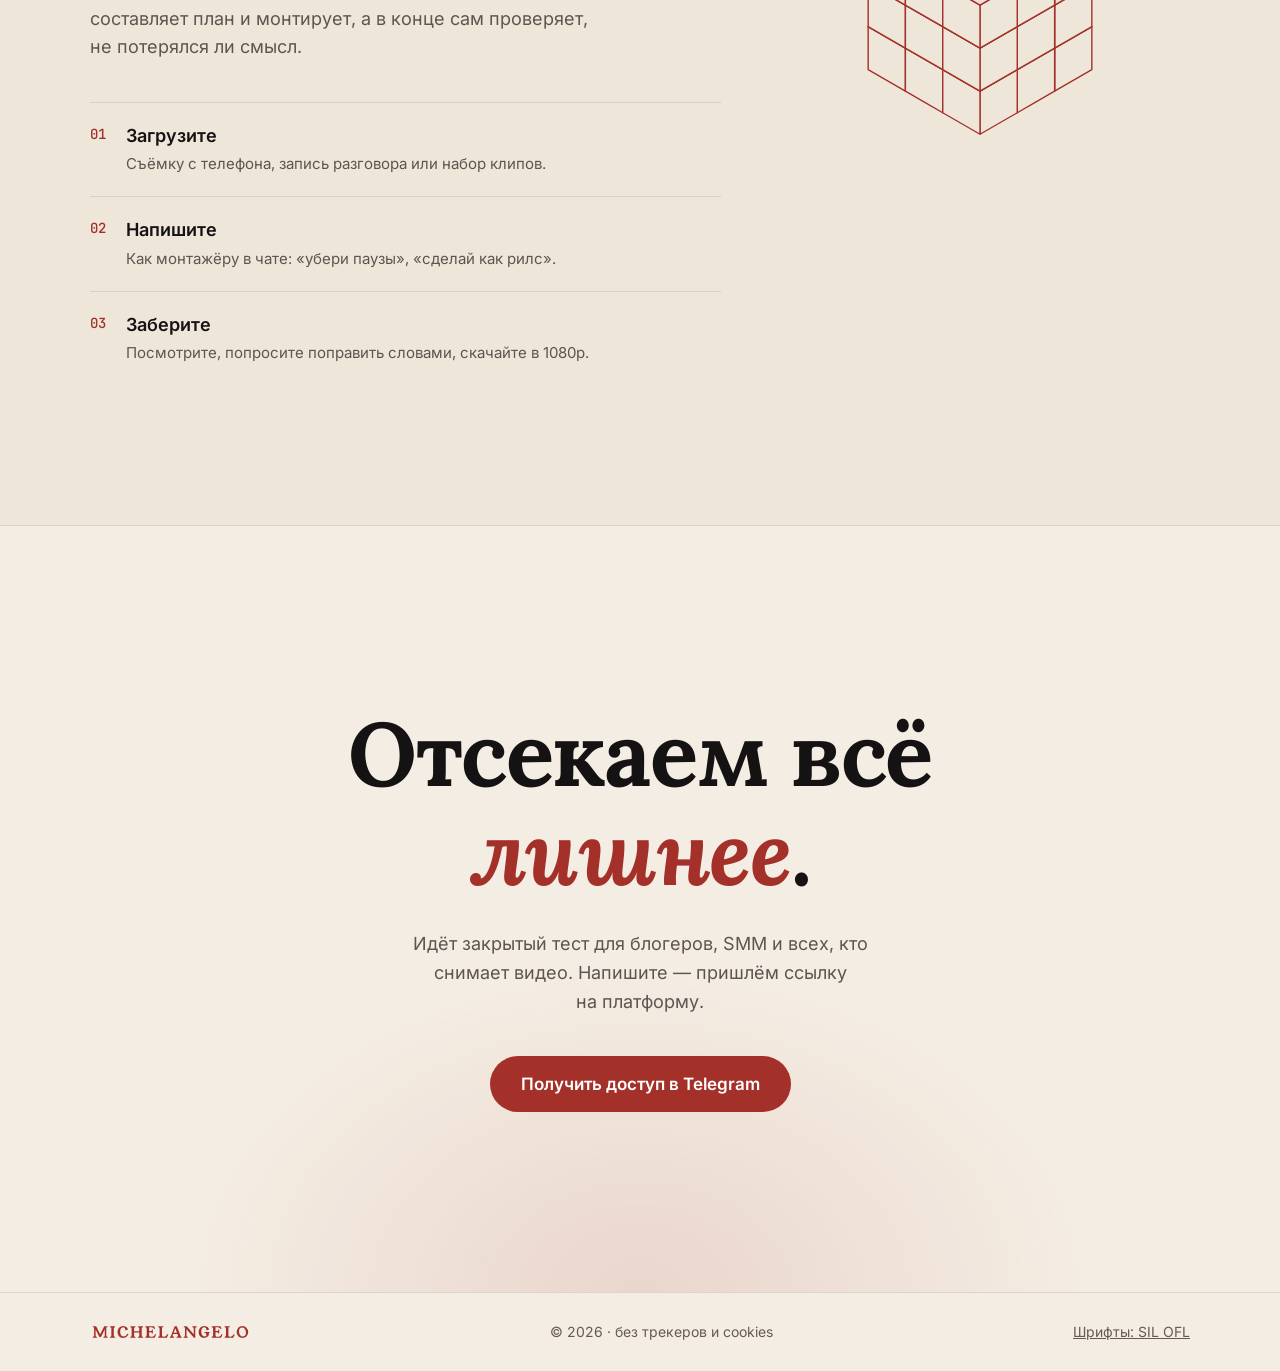
==== commit 06d7dbd1: "Бренд как у платформы: логотип MICHELANGELO (Young Serif, красный #A4302A) и монограмма-иконка, заго" ====
--- a/index.html
+++ b/index.html
@@ -7,8 +7,8 @@
   <meta name="referrer" content="no-referrer">
   <title>Michelangelo — монтаж словами</title>
   <meta name="description" content="Michelangelo — ИИ-монтажёр. Загрузите видео, напишите, что сделать, и получите готовый ролик: без пауз, с субтитрами, в вертикали.">
-  <meta name="theme-color" content="#0E0D0C">
-  <meta name="color-scheme" content="dark">
+  <meta name="theme-color" content="#F4EDE3">
+  <meta name="color-scheme" content="light">
   <meta property="og:type" content="website">
   <meta property="og:title" content="Michelangelo — монтаж словами">
   <meta property="og:description" content="ИИ-монтажёр: пишешь словами — он монтирует видео.">
@@ -18,8 +18,8 @@
   <link rel="canonical" href="https://michelangelo.lol/">
   <link rel="icon" href="assets/brand/favicon.svg" type="image/svg+xml">
   <link rel="apple-touch-icon" href="assets/apple-touch-icon.png">
-  <link rel="preload" href="assets/fonts/lora-cyrillic-500-normal.woff2" as="font" type="font/woff2" crossorigin>
-  <link rel="preload" href="assets/fonts/young-serif-latin-400-normal.woff2" as="font" type="font/woff2" crossorigin>
+  <link rel="preload" href="assets/fonts/lora-cyrillic-700-normal.woff2" as="font" type="font/woff2" crossorigin>
+  <link rel="preload" href="assets/brand/michelangelo-wordmark-sm.svg" as="image" type="image/svg+xml">
   <link rel="stylesheet" href="assets/style.css">
   <script src="assets/app.js" defer></script>
 </head>
@@ -28,7 +28,7 @@
 
   <header class="nav">
     <div class="wrap nav__row">
-      <a class="logo" href="#" aria-label="Michelangelo — наверх">Michelangelo</a>
+      <a class="logo" href="#" aria-label="Michelangelo — наверх"><img class="logo__w" src="assets/brand/michelangelo-wordmark-sm.svg" alt="Michelangelo" width="563" height="56"><img class="logo__m" src="assets/brand/michelangelo-monogram.svg" alt="" width="100" height="100"></a>
       <nav class="nav__links" aria-label="Разделы">
         <a href="#try">Демо</a>
         <a href="#features">Возможности</a>
@@ -174,7 +174,7 @@
 
   <footer class="foot">
     <div class="wrap foot__row">
-      <span class="logo logo--sm">Michelangelo</span>
+      <span class="logo logo--sm"><img src="assets/brand/michelangelo-wordmark-sm.svg" alt="Michelangelo" width="563" height="56"></span>
       <span>© 2026 · без трекеров и cookies</span>
       <a href="assets/fonts/licenses/">Шрифты: SIL OFL</a>
     </div>
--- a/assets/style.css
+++ b/assets/style.css
@@ -1,11 +1,9 @@
-/* Michelangelo — landing. Dark graphite, one red accent, serif headlines. */
-@font-face{font-family:"Young Serif";src:url(fonts/young-serif-latin-400-normal.woff2) format("woff2");font-weight:400;font-display:swap}
-@font-face{font-family:"Lora";src:url(fonts/lora-cyrillic-500-normal.woff2) format("woff2");font-weight:500;font-display:swap;unicode-range:U+0301,U+0400-045F,U+0490-0491,U+04B0-04B1,U+2116}
-@font-face{font-family:"Lora";src:url(fonts/lora-latin-500-normal.woff2) format("woff2");font-weight:500;font-display:swap;unicode-range:U+0000-00FF,U+2000-206F,U+20AC,U+2122,U+2190-21FF}
-@font-face{font-family:"Lora";src:url(fonts/lora-cyrillic-500-italic.woff2) format("woff2");font-weight:500;font-style:italic;font-display:swap;unicode-range:U+0301,U+0400-045F,U+0490-0491,U+04B0-04B1,U+2116}
-@font-face{font-family:"Lora";src:url(fonts/lora-latin-500-italic.woff2) format("woff2");font-weight:500;font-style:italic;font-display:swap;unicode-range:U+0000-00FF,U+2000-206F,U+20AC,U+2122,U+2190-21FF}
-@font-face{font-family:"Lora";src:url(fonts/lora-cyrillic-600-normal.woff2) format("woff2");font-weight:600;font-display:swap;unicode-range:U+0301,U+0400-045F,U+0490-0491,U+04B0-04B1,U+2116}
-@font-face{font-family:"Lora";src:url(fonts/lora-latin-600-normal.woff2) format("woff2");font-weight:600;font-display:swap;unicode-range:U+0000-00FF,U+2000-206F,U+20AC,U+2122,U+2190-21FF}
+/* Michelangelo — лендинг. Бренд как у платформы (web/brand.json): молочный фон, красный #A4302A — логотип и акцент,
+   почти чёрный текст; логотип — Young Serif (SVG в assets/brand), заголовки — Lora 700, интерфейс — Inter. */
+@font-face{font-family:"Lora";src:url(fonts/lora-cyrillic-700-normal.woff2) format("woff2");font-weight:700;font-display:swap;unicode-range:U+0301,U+0400-045F,U+0490-0491,U+04B0-04B1,U+2116}
+@font-face{font-family:"Lora";src:url(fonts/lora-latin-700-normal.woff2) format("woff2");font-weight:700;font-display:swap;unicode-range:U+0000-00FF,U+2000-206F,U+20AC,U+2122,U+2190-21FF}
+@font-face{font-family:"Lora";src:url(fonts/lora-cyrillic-700-italic.woff2) format("woff2");font-weight:700;font-style:italic;font-display:swap;unicode-range:U+0301,U+0400-045F,U+0490-0491,U+04B0-04B1,U+2116}
+@font-face{font-family:"Lora";src:url(fonts/lora-latin-700-italic.woff2) format("woff2");font-weight:700;font-style:italic;font-display:swap;unicode-range:U+0000-00FF,U+2000-206F,U+20AC,U+2122,U+2190-21FF}
 @font-face{font-family:"Inter";src:url(fonts/inter-cyrillic-400-normal.woff2) format("woff2");font-weight:400;font-display:swap;unicode-range:U+0301,U+0400-045F,U+0490-0491,U+04B0-04B1,U+2116}
 @font-face{font-family:"Inter";src:url(fonts/inter-latin-400-normal.woff2) format("woff2");font-weight:400;font-display:swap;unicode-range:U+0000-00FF,U+2000-206F,U+20AC,U+2122,U+2190-21FF}
 @font-face{font-family:"Inter";src:url(fonts/inter-cyrillic-600-normal.woff2) format("woff2");font-weight:600;font-display:swap;unicode-range:U+0301,U+0400-045F,U+0490-0491,U+04B0-04B1,U+2116}
@@ -14,11 +12,11 @@
 @font-face{font-family:"JetBrains Mono";src:url(fonts/jetbrains-mono-latin-500-normal.woff2) format("woff2");font-weight:500;font-display:swap;unicode-range:U+0000-00FF,U+2000-206F,U+20AC,U+2122,U+2190-21FF}
 
 :root{
-  --bg:#0E0D0C; --bg-2:#141211; --surface:#1A1816; --surface-2:#221F1C;
-  --line:rgb(242 237 230 / .08); --line-2:rgb(242 237 230 / .14);
-  --text:#F2EDE6; --muted:#A8A096; --faint:#7D756C;
-  --red:#C8372D; --red-hi:#E2483C; --red-text:#F06A5C; --red-soft:rgb(200 55 45 / .14);
-  --serif:"Lora",Georgia,serif; --logo:"Young Serif","Lora",Georgia,serif;
+  --bg:#F4EDE3; --bg-2:#EFE6DA; --surface:#FBF7F1; --surface-2:#EDE3D5;
+  --line:rgb(21 18 19 / .10); --line-2:rgb(21 18 19 / .18);
+  --text:#151213; --muted:#5F5450; --faint:#665A54;
+  --red:#A4302A; --red-hi:#8A2621; --red-text:#A4302A; --red-soft:rgb(164 48 42 / .10);
+  --serif:"Lora",Georgia,serif;
   --sans:"Inter",-apple-system,BlinkMacSystemFont,"Segoe UI",Roboto,sans-serif;
   --mono:"JetBrains Mono",ui-monospace,SFMono-Regular,Menlo,monospace;
   --r:14px; --pad:clamp(16px,4vw,40px);
@@ -28,7 +26,7 @@
 body{margin:0;background:var(--bg);color:var(--text);font:400 17px/1.6 var(--sans);-webkit-font-smoothing:antialiased;overflow-x:hidden}
 img,svg,video{display:block;max-width:100%}
 a{color:inherit}
-h1,h2,h3{margin:0;font-weight:500}
+h1,h2,h3{margin:0;font-weight:700}
 p{margin:0}
 em{font-style:italic;color:var(--red-text)}
 .wrap{width:100%;max-width:1180px;margin:0 auto;padding:0 var(--pad)}
@@ -39,7 +37,7 @@
 /* subtle grid background like an atelier sheet */
 body::before{content:"";position:fixed;inset:0;pointer-events:none;z-index:-1;
   background:
-    radial-gradient(60% 50% at 70% 0%, rgb(200 55 45 / .16), transparent 70%),
+    radial-gradient(60% 50% at 70% 0%, rgb(164 48 42 / .07), transparent 70%),
     linear-gradient(var(--line) 1px, transparent 1px) 0 0/64px 64px,
     linear-gradient(90deg, var(--line) 1px, transparent 1px) 0 0/64px 64px;
   -webkit-mask-image:linear-gradient(#000 0, #000 30%, transparent 85%);mask-image:linear-gradient(#000 0, #000 30%, transparent 85%)}
@@ -55,10 +53,14 @@
 .btn--lg{min-height:56px;padding:0 30px;font-size:17px}
 
 /* nav */
-.nav{position:sticky;top:0;z-index:20;background:rgb(14 13 12 / .72);-webkit-backdrop-filter:blur(14px);backdrop-filter:blur(14px);border-bottom:1px solid var(--line)}
+.nav{position:sticky;top:0;z-index:20;background:rgb(244 237 227 / .82);-webkit-backdrop-filter:blur(14px);backdrop-filter:blur(14px);border-bottom:1px solid var(--line)}
 .nav__row{display:flex;align-items:center;gap:24px;height:64px}
-.logo{font:400 24px/1 var(--logo);color:var(--red-text);text-decoration:none;letter-spacing:-.01em}
-.logo--sm{font-size:20px}
+/* логотип — SVG (assets/brand): вордмарк с разрядкой для мелкого размера; на узком экране — монограмма */
+.logo{display:inline-flex;align-items:center;line-height:0;text-decoration:none}
+.logo img{height:20px;width:auto}
+.logo .logo__m{display:none;height:36px}
+.logo--sm img{height:16px}
+@media (max-width:480px){.nav .logo .logo__w{display:none}.nav .logo .logo__m{display:block}}
 .nav__links{display:flex;gap:28px;margin-left:auto}
 .nav__links a{color:var(--muted);text-decoration:none;font-size:15px}
 .nav__links a:hover{color:var(--text)}
@@ -69,14 +71,14 @@
 .pill{display:inline-flex;align-items:center;gap:10px;padding:6px 14px;border:1px solid var(--line-2);border-radius:999px;font:500 13px/1 var(--mono);color:var(--muted);letter-spacing:.02em}
 .dot{width:7px;height:7px;border-radius:50%;background:var(--red-hi);box-shadow:0 0 0 4px var(--red-soft);animation:pulse 2s ease-in-out infinite}
 @keyframes pulse{50%{box-shadow:0 0 0 8px transparent}}
-.hero__title{margin-top:28px;font:500 clamp(56px,11vw,148px)/.95 var(--serif);letter-spacing:-.03em}
+.hero__title{margin-top:28px;font:700 clamp(48px,9vw,120px)/1 var(--serif);letter-spacing:-.02em}
 .hero__sub{margin-top:28px;max-width:640px;font-size:clamp(17px,1.6vw,20px);color:var(--muted)}
 .hero__actions{display:flex;flex-wrap:wrap;gap:12px;margin-top:36px}
 
 /* interactive app mock */
 #try{margin-top:clamp(56px,8vw,96px);scroll-margin-top:84px}
 .app{border:1px solid var(--line-2);border-radius:20px;background:linear-gradient(180deg,var(--surface),var(--bg-2));overflow:hidden;
-  box-shadow:0 40px 120px -40px rgb(0 0 0 / .8),0 0 0 1px rgb(0 0 0 / .4)}
+  box-shadow:0 40px 100px -50px rgb(21 18 19 / .35)}
 .app__bar{display:flex;align-items:center;gap:8px;height:44px;padding:0 16px;border-bottom:1px solid var(--line)}
 .app__bar span{width:11px;height:11px;border-radius:50%;background:var(--surface-2)}
 .app__bar b{margin-left:12px;font:500 12px/1 var(--mono);color:var(--faint);white-space:nowrap;overflow:hidden;text-overflow:ellipsis}
@@ -99,11 +101,11 @@
 @keyframes in{from{opacity:0;transform:translateY(6px)}}
 .chat__chips{display:flex;flex-wrap:wrap;gap:8px;margin:20px 0 12px}
 .chip{min-height:40px;padding:0 16px;border-radius:999px;border:1px solid var(--red);background:var(--red-soft);color:var(--text);font:500 15px/1 var(--sans);cursor:pointer;transition:background .2s}
-.chip:hover{background:rgb(200 55 45 / .28)}
+.chip:hover{background:rgb(164 48 42 / .18)}
 .chip:disabled{opacity:.4;cursor:default}
 .chat__input{display:flex;align-items:center;justify-content:space-between;height:48px;padding:0 8px 0 16px;border:1px solid var(--line-2);border-radius:12px;color:var(--faint);font-size:14px}
 .chat__input i{display:grid;place-items:center;width:32px;height:32px;border-radius:8px;background:var(--surface-2);font-style:normal}
-.stage{display:flex;flex-direction:column;align-items:center;justify-content:center;gap:16px;padding:24px;background:radial-gradient(70% 60% at 50% 40%,rgb(200 55 45 / .10),transparent)}
+.stage{display:flex;flex-direction:column;align-items:center;justify-content:center;gap:16px;padding:24px;background:radial-gradient(70% 60% at 50% 40%,rgb(164 48 42 / .07),transparent)}
 .phone{position:relative;width:100%;max-width:260px;aspect-ratio:9/16;border-radius:28px;overflow:hidden;background:#000;border:6px solid #050505;box-shadow:0 0 0 1px var(--line-2),0 30px 60px -20px #000}
 .phone video{width:100%;height:100%;object-fit:cover}
 .phone__play{position:absolute;inset:0;display:grid;place-items:center;border:0;background:rgb(0 0 0 / .25);cursor:pointer;transition:opacity .2s}
@@ -125,14 +127,14 @@
 /* stats */
 .stats{padding:56px 0;border-block:1px solid var(--line);margin-top:56px;background:var(--bg-2)}
 .stats__row{display:grid;grid-template-columns:repeat(4,1fr);gap:24px}
-.stats b{display:block;font:500 clamp(24px,3vw,36px)/1.1 var(--serif);letter-spacing:-.02em}
+.stats b{display:block;font:700 clamp(24px,3vw,34px)/1.1 var(--serif);letter-spacing:-.01em}
 .stats span{display:block;margin-top:6px;color:var(--muted);font-size:14px}
 @media (max-width:720px){.stats__row{grid-template-columns:1fr 1fr;row-gap:32px}}
 
 /* sections */
 .sec{padding:clamp(80px,12vw,140px) 0}
 .eyebrow{font:500 13px/1 var(--mono);color:var(--red-text);letter-spacing:.04em;text-transform:uppercase}
-.sec h2,.cta h2{margin-top:20px;max-width:860px;font:500 clamp(36px,5.4vw,68px)/1.04 var(--serif);letter-spacing:-.025em}
+.sec h2,.cta h2{margin-top:20px;max-width:860px;font:700 clamp(32px,4.8vw,60px)/1.1 var(--serif);letter-spacing:-.015em}
 .lead{margin-top:24px;max-width:560px;color:var(--muted);font-size:18px}
 
 /* bento grid */
@@ -159,13 +161,13 @@
 .steps p{margin-top:4px;color:var(--muted);font-size:15px}
 .cube{width:100%;max-width:380px;margin:0 auto;overflow:visible}
 .cube path{fill:none;stroke:var(--red-text);stroke-width:1.1;stroke-linejoin:round}
-.cube .face-top{fill:rgb(200 55 45 / .10)}
+.cube .face-top{fill:rgb(164 48 42 / .10)}
 .cube g.piece{transition:transform 1.1s cubic-bezier(.2,.8,.2,1),opacity .6s}
 @media (max-width:860px){.how{grid-template-columns:1fr}.cube{max-width:260px}}
 
 /* cta */
-.cta{padding:clamp(96px,14vw,180px) 0;text-align:center;background:radial-gradient(50% 60% at 50% 100%,rgb(200 55 45 / .22),transparent 70%)}
-.cta h2{margin:0 auto;font-size:clamp(44px,8vw,104px)}
+.cta{padding:clamp(96px,14vw,180px) 0;text-align:center;background:radial-gradient(50% 60% at 50% 100%,rgb(164 48 42 / .12),transparent 70%)}
+.cta h2{margin:0 auto;font-size:clamp(40px,7vw,92px)}
 .cta p{margin:28px auto 40px;max-width:520px;color:var(--muted);font-size:18px}
 
 .foot{border-top:1px solid var(--line);padding:28px 0 calc(28px + env(safe-area-inset-bottom));color:var(--faint);font-size:14px}
@@ -176,6 +178,6 @@
   *,*::before,*::after{animation:none!important;transition:none!important;scroll-behavior:auto!important}
 }
 .cube path{fill:var(--bg-2)}
-.cube path.face-top{fill:#211311}
+.cube path.face-top{fill:#F0DCD6}
 .card--end{grid-column:1/-1}
 @media (max-width:560px){.card--end{grid-column:auto}}
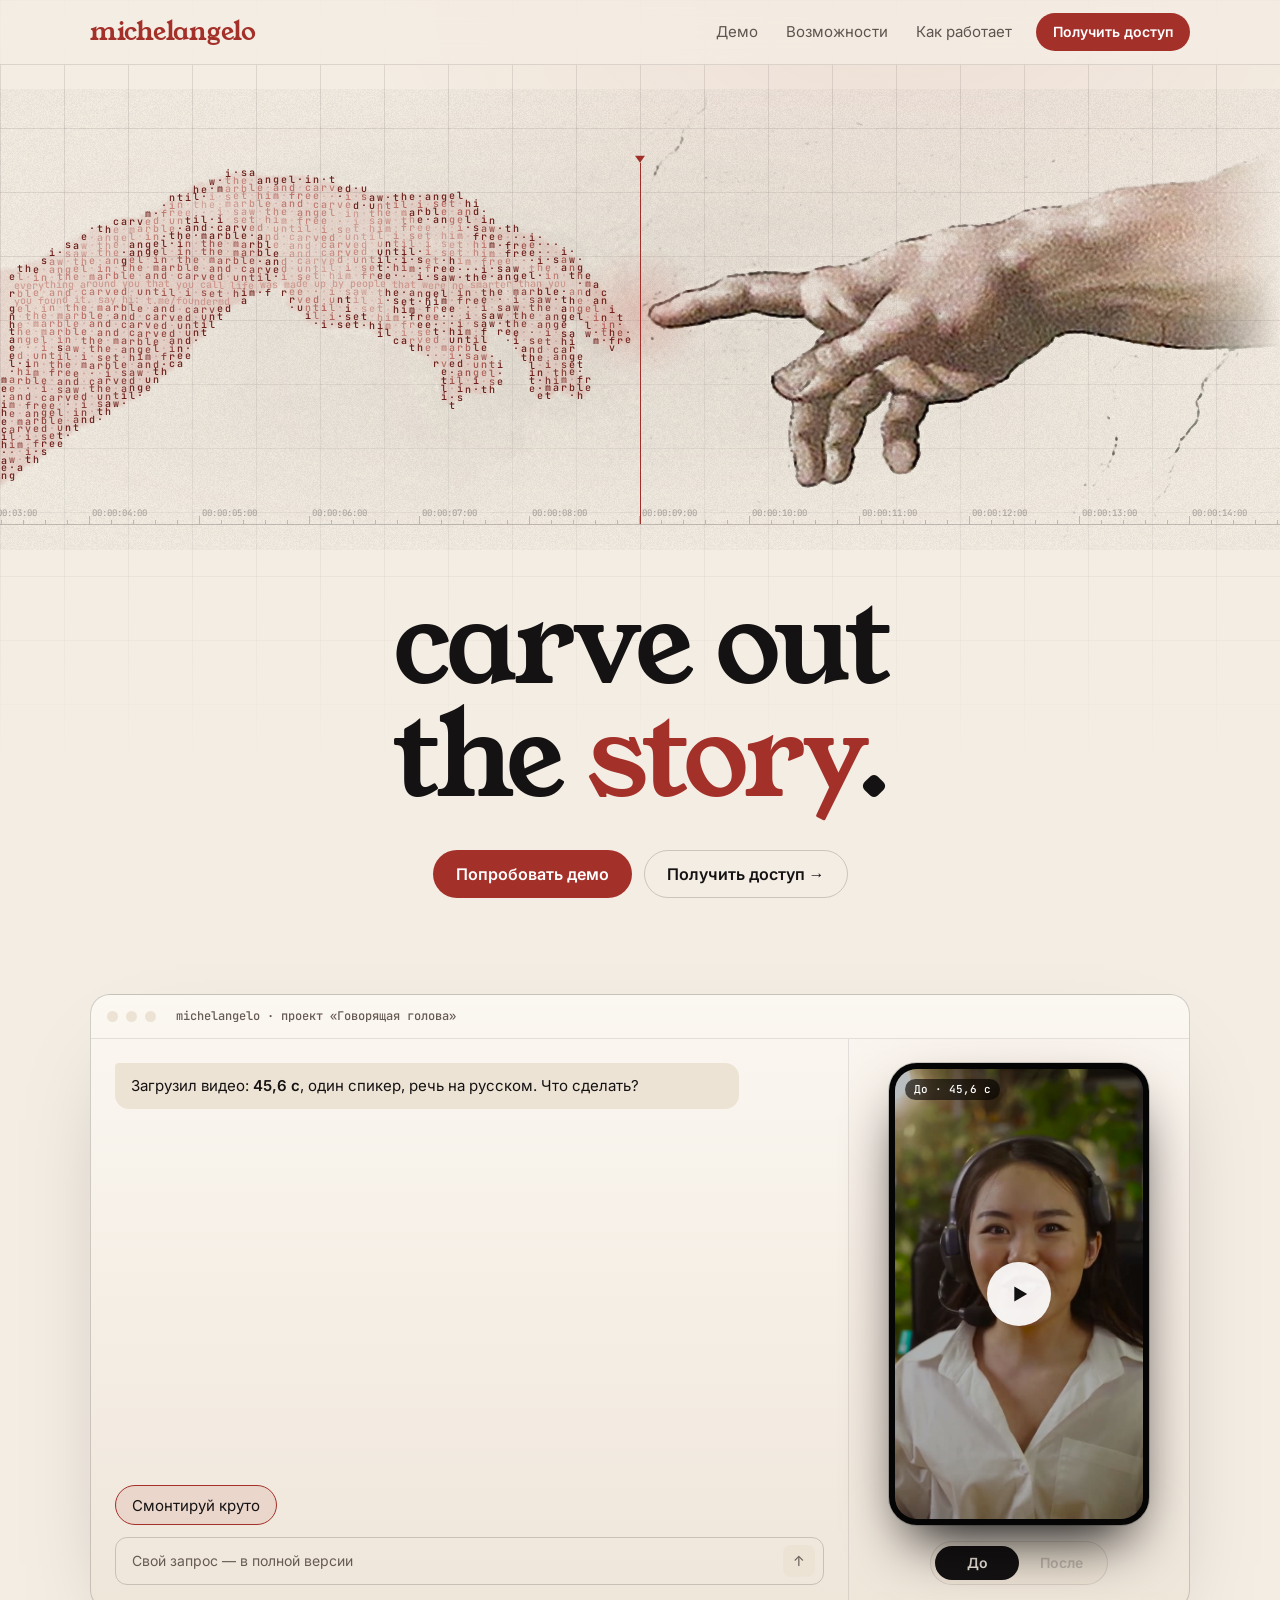
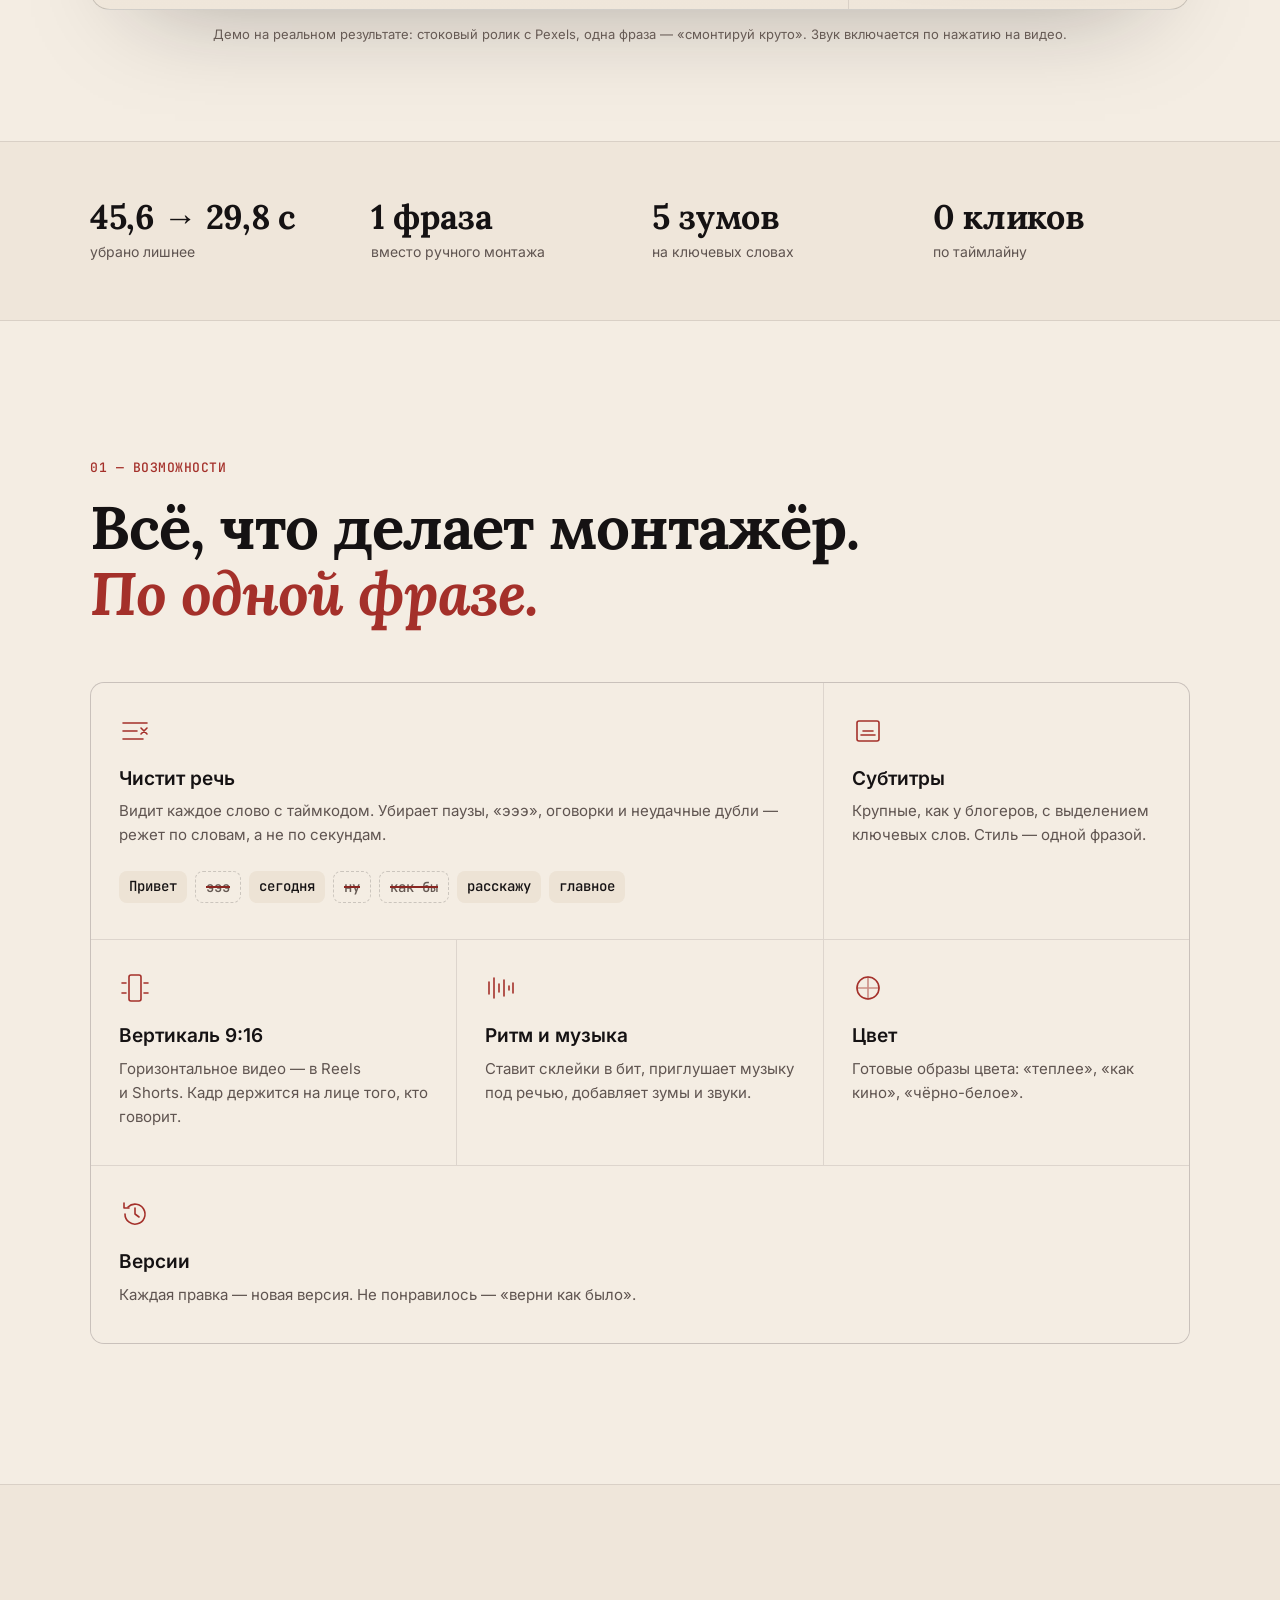
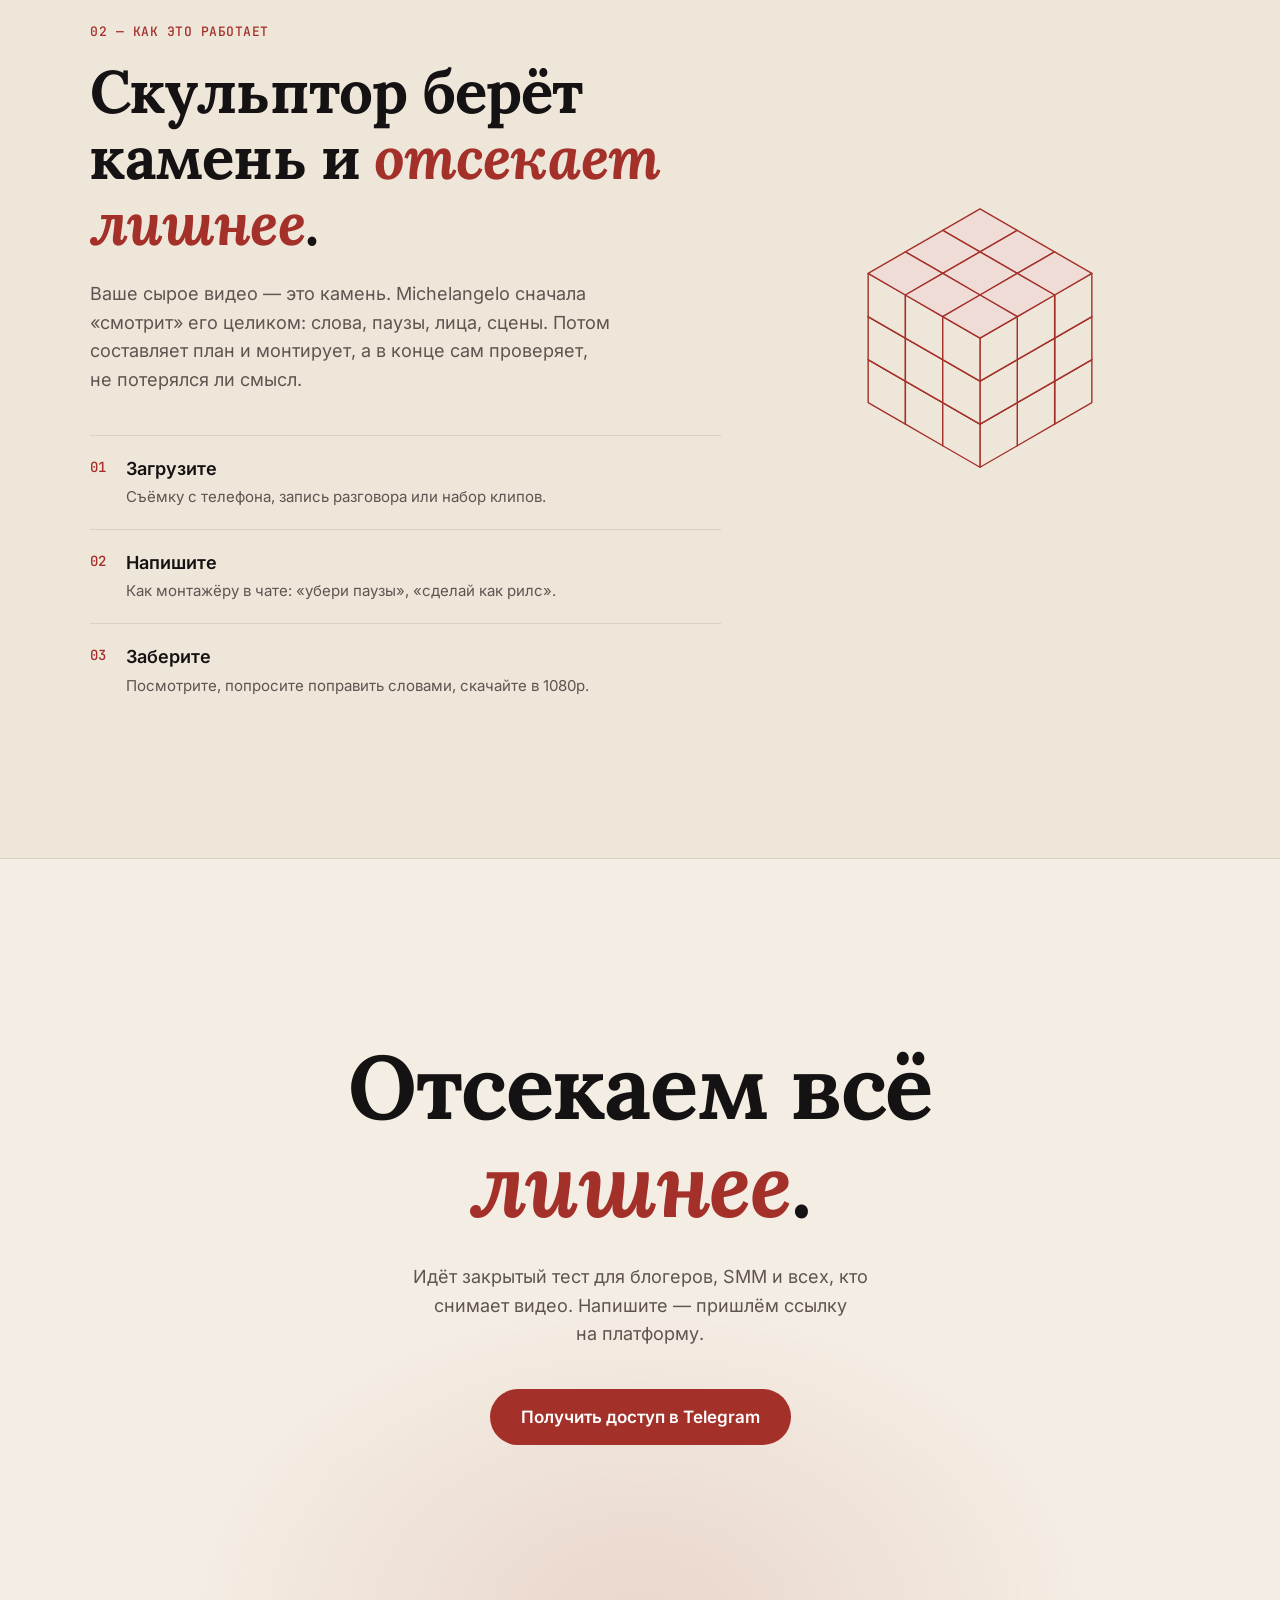
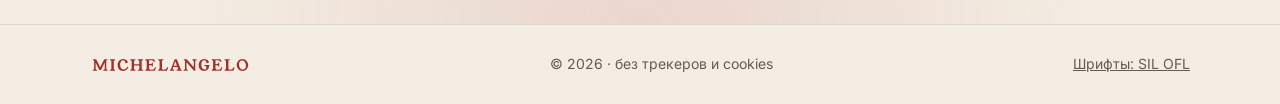
==== commit d40b2609: "Landing: Creation of Adam hero on the main page, lowercase Young Serif logo, English headline 'carve" ====
--- a/index.html
+++ b/index.html
@@ -19,16 +19,18 @@
   <link rel="icon" href="assets/brand/favicon.svg" type="image/svg+xml">
   <link rel="apple-touch-icon" href="assets/apple-touch-icon.png">
   <link rel="preload" href="assets/fonts/lora-cyrillic-700-normal.woff2" as="font" type="font/woff2" crossorigin>
-  <link rel="preload" href="assets/brand/michelangelo-wordmark-sm.svg" as="image" type="image/svg+xml">
+  <link rel="preload" href="assets/fonts/young-serif-latin-400-normal.woff2" as="font" type="font/woff2" crossorigin>
+  <link rel="preload" href="assets/art/hands.jpg" as="image">
   <link rel="stylesheet" href="assets/style.css">
   <script src="assets/app.js" defer></script>
+  <script src="assets/hero.js" defer></script>
 </head>
 <body>
   <a class="skip" href="#main">К содержанию</a>
 
   <header class="nav">
     <div class="wrap nav__row">
-      <a class="logo" href="#" aria-label="Michelangelo — наверх"><img class="logo__w" src="assets/brand/michelangelo-wordmark-sm.svg" alt="Michelangelo" width="563" height="56"><img class="logo__m" src="assets/brand/michelangelo-monogram.svg" alt="" width="100" height="100"></a>
+      <a class="logo logo--text" href="#" aria-label="michelangelo — наверх">michelangelo</a>
       <nav class="nav__links" aria-label="Разделы">
         <a href="#try">Демо</a>
         <a href="#features">Возможности</a>
@@ -41,10 +43,9 @@
   <main id="main">
     <!-- HERO -->
     <section class="hero" aria-labelledby="hero-title">
-      <div class="wrap">
-        <p class="pill"><span class="dot" aria-hidden="true"></span> Закрытый тест · 2026</p>
-        <h1 id="hero-title" class="hero__title">Монтаж <em>словами</em>.</h1>
-        <p class="hero__sub">Загрузите сырое видео и&nbsp;напишите, что сделать. Michelangelo вырежет паузы и&nbsp;оговорки, поставит субтитры и&nbsp;соберёт ролик для Reels и&nbsp;Shorts. Без таймлайна.</p>
+      <div class="adam" data-hero data-src="assets/art/hands.jpg" role="img" aria-label="Сотворение Адама: рука Бога — фреска Микеланджело, рука Адама написана текстом"><canvas></canvas></div>
+      <div class="wrap hero__head">
+        <h1 id="hero-title" class="hero__title hero__title--en">carve out<br>the <em>story</em>.</h1>
         <div class="hero__actions">
           <a class="btn" href="#try">Попробовать демо</a>
           <a class="btn btn--ghost" href="https://t.me/foundermd" rel="noopener" data-access>Получить доступ →</a>
--- a/assets/style.css
+++ b/assets/style.css
@@ -181,3 +181,18 @@
 .cube path.face-top{fill:#F0DCD6}
 .card--end{grid-column:1/-1}
 @media (max-width:560px){.card--end{grid-column:auto}}
+
+
+/* ---- hero «Сотворение Адама» (assets/hero.js) ---- */
+@font-face{font-family:"Young Serif";src:url(fonts/young-serif-latin-400-normal.woff2) format("woff2");font-weight:400;font-display:swap}
+@font-face{font-family:"JetBrains Mono";src:url(fonts/jetbrains-mono-greek-500-normal.woff2) format("woff2");font-weight:500;font-display:swap;unicode-range:U+0370-03FF}
+.logo--text{font:400 26px/1 "Young Serif",Georgia,serif;color:var(--red);line-height:1;letter-spacing:-.01em}
+.logo--text:hover{color:var(--red-hi)}
+.hero{padding-top:clamp(8px,2vw,24px)}
+.adam{--hero-bg:#F4EDE3;position:relative;width:100%;height:clamp(300px,36vw,600px);touch-action:pan-y;cursor:crosshair}
+.adam canvas{display:block}
+.hero__head{text-align:center;padding-top:clamp(20px,3vw,40px)}
+.hero__title--en{margin-top:0;font:400 clamp(52px,9vw,136px)/.98 "Young Serif",Georgia,serif;letter-spacing:-.035em}
+.hero__title--en em{font-style:normal}
+.hero__head .hero__actions{justify-content:center}
+@media (max-width:480px){.logo--text{font-size:22px}}
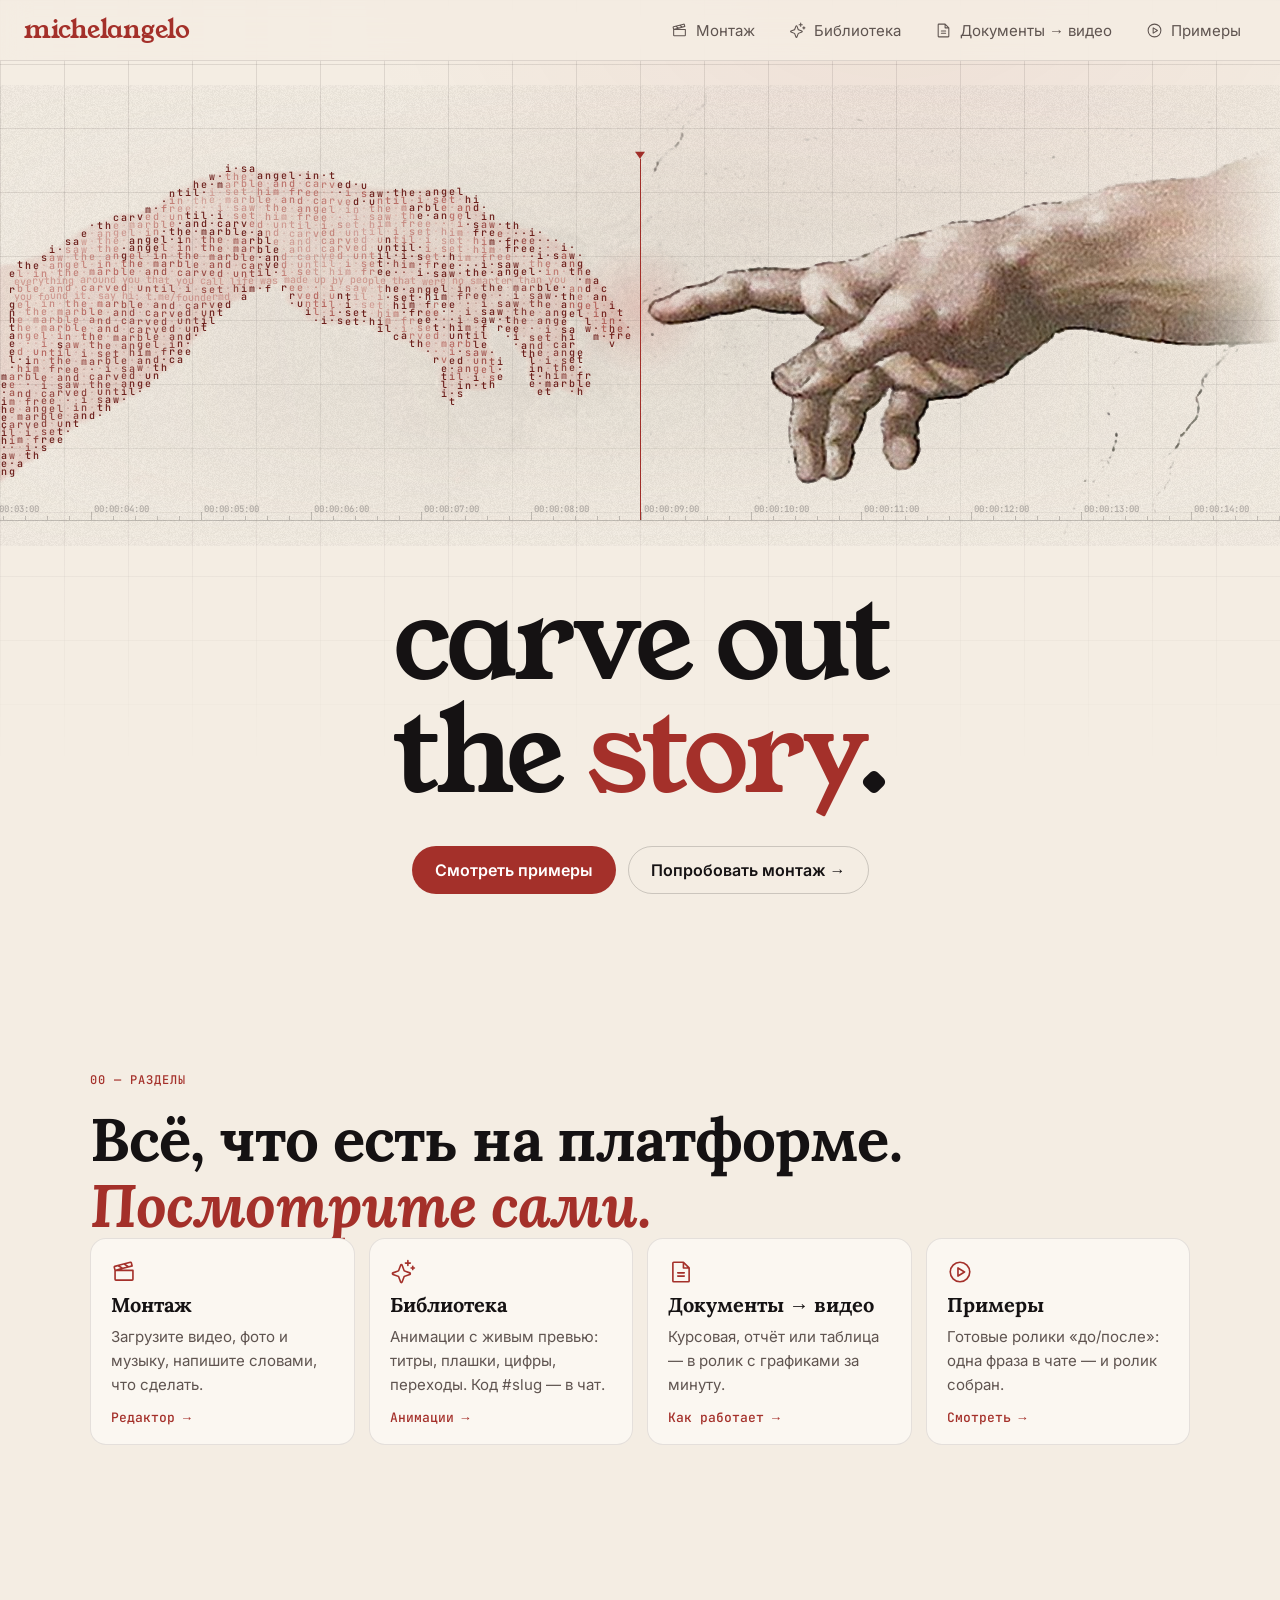
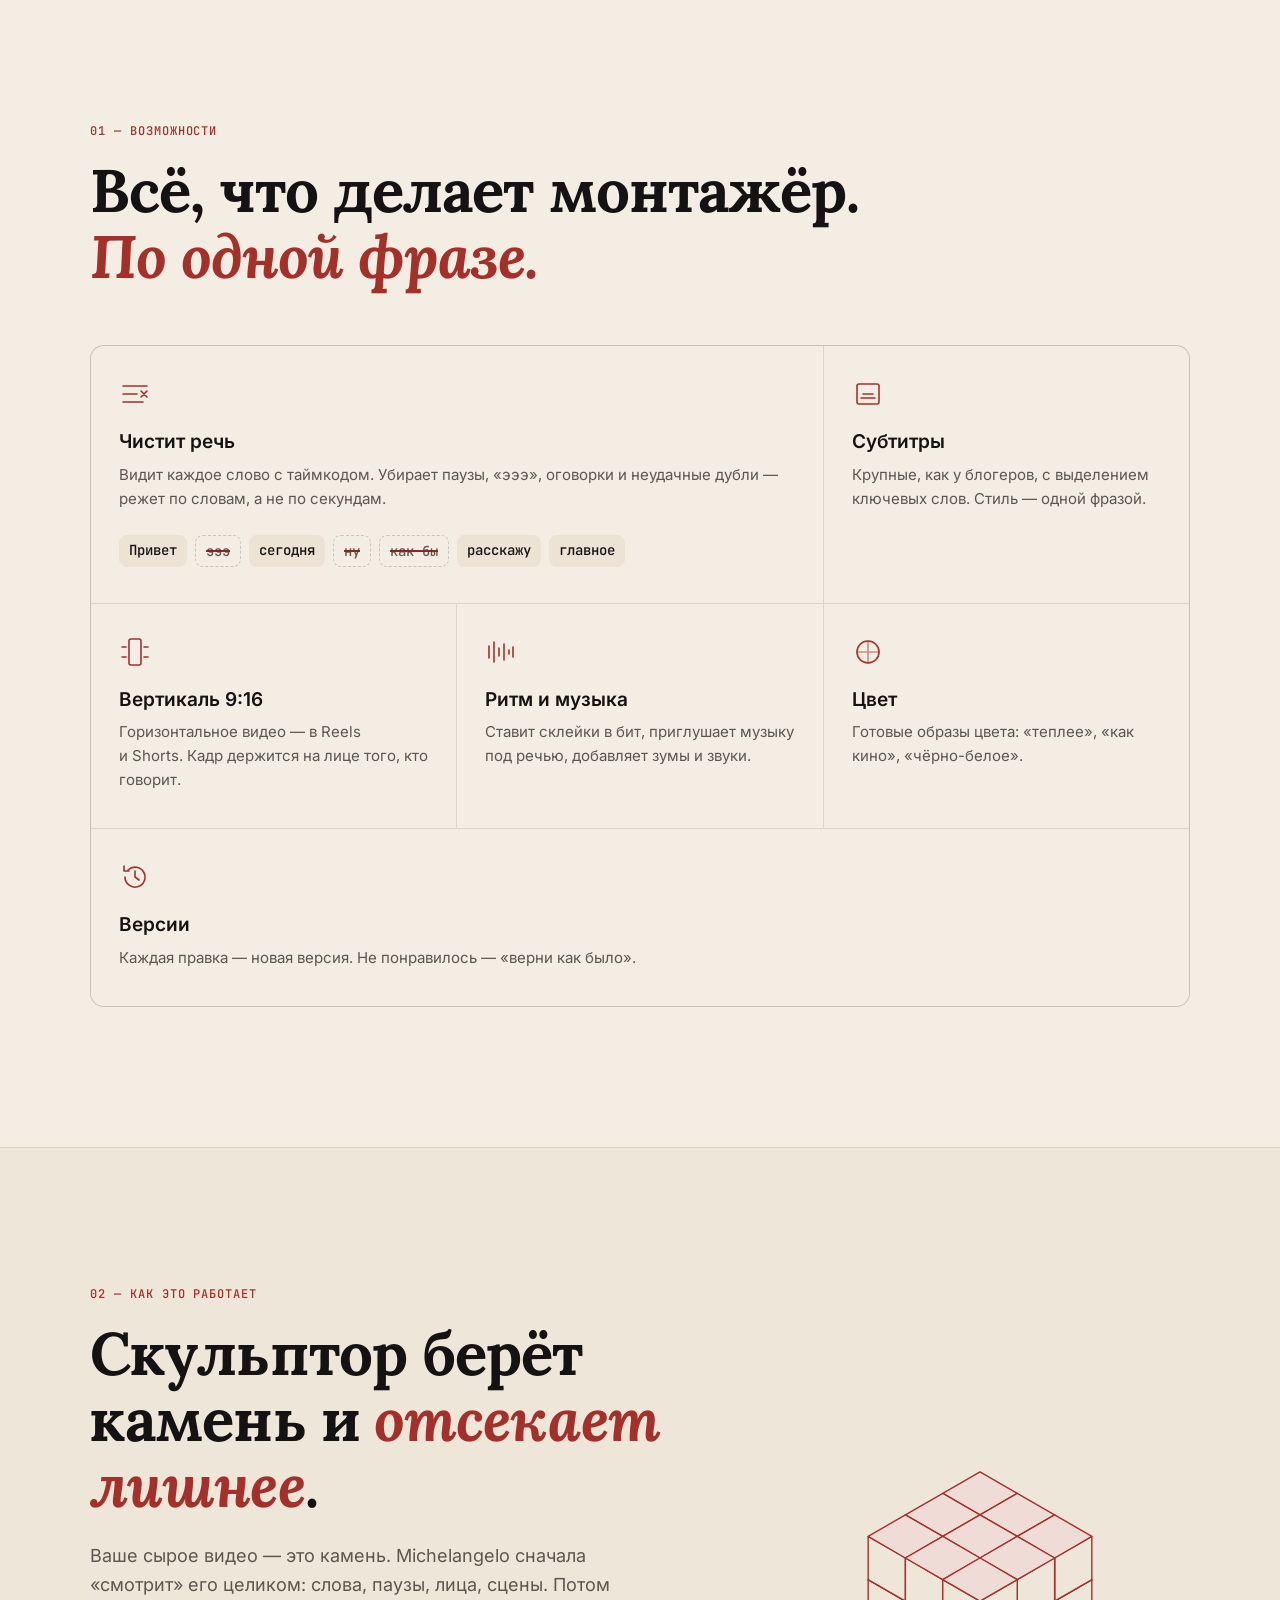
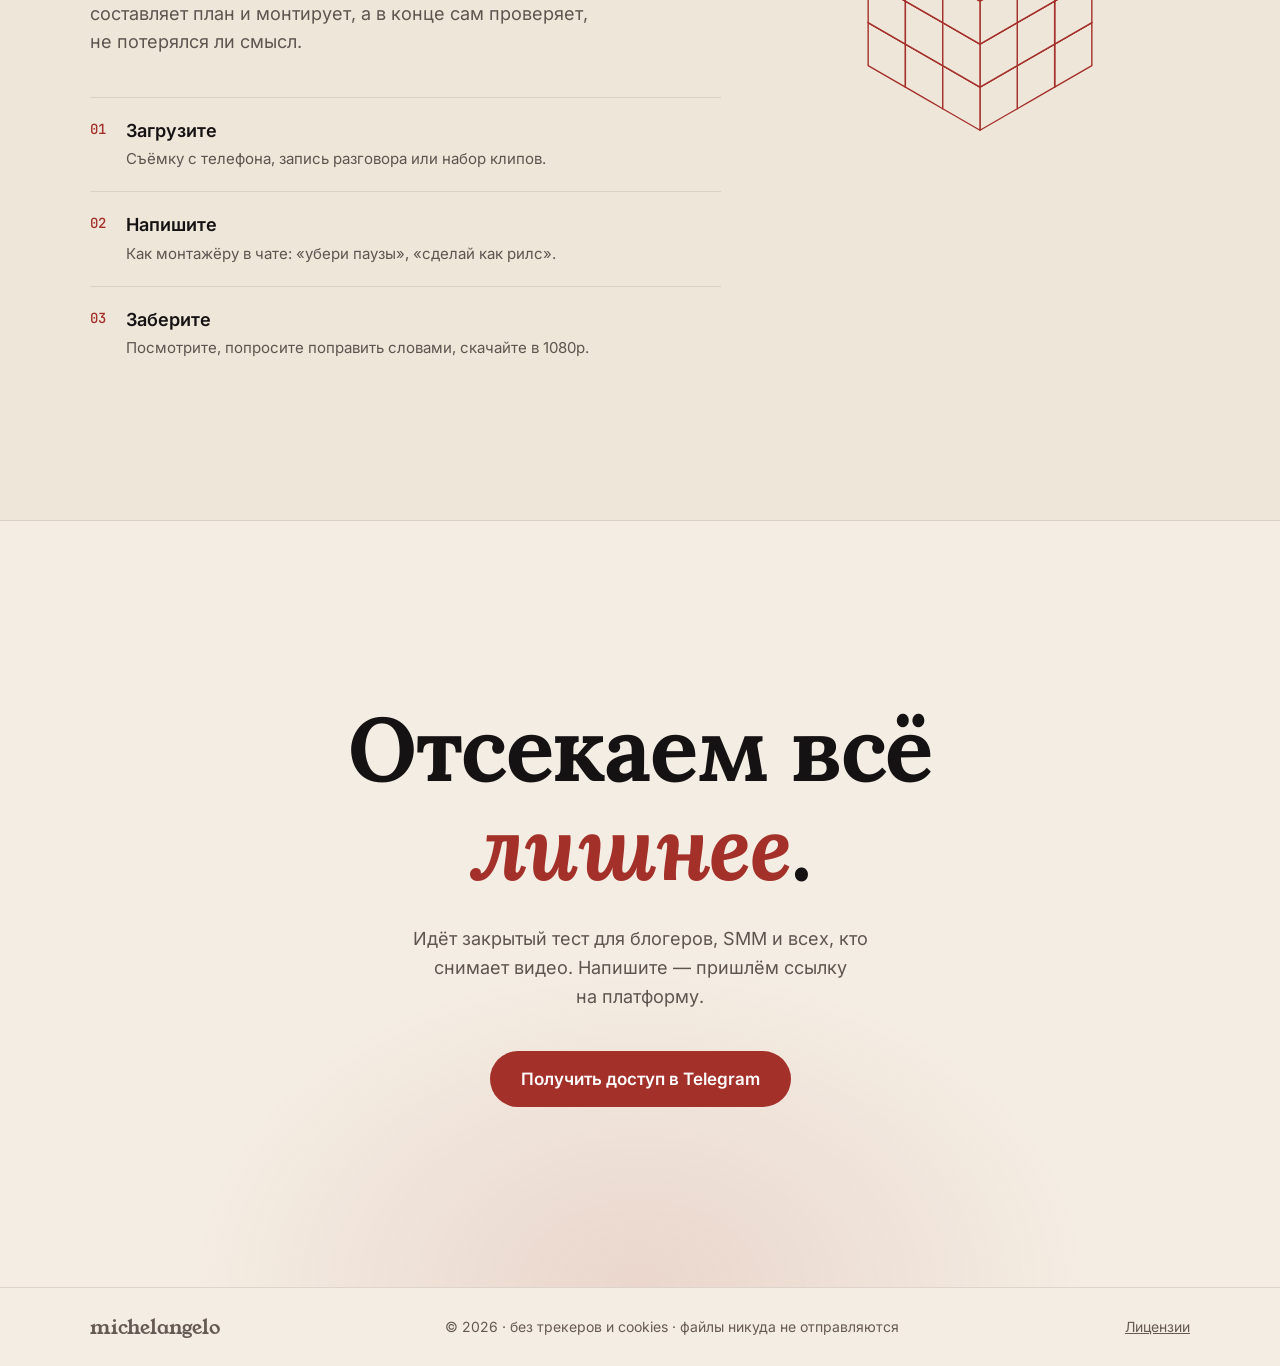
==== commit eac29923: "Сайт v2: вкладки как у платформы — Монтаж, Библиотека, Документы → видео, Примеры - Библиотека: 129 " ====
--- a/index.html
+++ b/index.html
@@ -3,102 +3,72 @@
 <head>
   <meta charset="utf-8">
   <meta name="viewport" content="width=device-width, initial-scale=1, viewport-fit=cover">
-  <meta http-equiv="Content-Security-Policy" content="default-src 'self'; script-src 'self'; style-src 'self' 'unsafe-inline'; img-src 'self' data: blob:; media-src 'self'; font-src 'self'; connect-src 'none'; frame-src 'none'; object-src 'none'; base-uri 'self'; form-action 'none'">
+  <meta http-equiv="Content-Security-Policy" content="default-src 'self'; script-src 'self'; style-src 'self' 'unsafe-inline'; img-src 'self' data: blob:; media-src 'self' blob: data:; font-src 'self'; connect-src 'none'; frame-src 'none'; object-src 'none'; base-uri 'self'; form-action 'none'">
   <meta name="referrer" content="no-referrer">
-  <title>Michelangelo — монтаж словами</title>
-  <meta name="description" content="Michelangelo — ИИ-монтажёр. Загрузите видео, напишите, что сделать, и получите готовый ролик: без пауз, с субтитрами, в вертикали.">
+  <title>michelangelo — монтаж словами</title>
+  <meta name="description" content="Michelangelo — ИИ-монтажёр. Загрузите видео, напишите, что сделать, и получите готовый ролик: склейки в бит, цвет, субтитры, вертикаль.">
   <meta name="theme-color" content="#F4EDE3">
   <meta name="color-scheme" content="light">
   <meta property="og:type" content="website">
-  <meta property="og:title" content="Michelangelo — монтаж словами">
-  <meta property="og:description" content="ИИ-монтажёр: пишешь словами — он монтирует видео.">
+  <meta property="og:title" content="michelangelo — монтаж словами">
+  <meta property="og:description" content="Michelangelo — ИИ-монтажёр. Загрузите видео, напишите, что сделать, и получите готовый ролик: склейки в бит, цвет, субтитры, вертикаль.">
   <meta property="og:url" content="https://michelangelo.lol/">
   <meta property="og:image" content="https://michelangelo.lol/assets/og.jpg">
   <meta name="twitter:card" content="summary_large_image">
   <link rel="canonical" href="https://michelangelo.lol/">
-  <link rel="icon" href="assets/brand/favicon.svg" type="image/svg+xml">
-  <link rel="apple-touch-icon" href="assets/apple-touch-icon.png">
-  <link rel="preload" href="assets/fonts/lora-cyrillic-700-normal.woff2" as="font" type="font/woff2" crossorigin>
-  <link rel="preload" href="assets/fonts/young-serif-latin-400-normal.woff2" as="font" type="font/woff2" crossorigin>
-  <link rel="preload" href="assets/art/hands.jpg" as="image">
-  <link rel="stylesheet" href="assets/style.css">
-  <script src="assets/app.js" defer></script>
-  <script src="assets/hero.js" defer></script>
+  <link rel="icon" href="/assets/brand/favicon.svg" type="image/svg+xml">
+  <link rel="apple-touch-icon" href="/assets/apple-touch-icon.png">
+  <link rel="preload" href="/assets/fonts/young-serif-latin-400-normal.woff2" as="font" type="font/woff2" crossorigin>
+  <link rel="stylesheet" href="/assets/style.css">
+  <link rel="stylesheet" href="/assets/site.css">
+  <link rel="preload" href="/assets/fonts/lora-cyrillic-700-normal.woff2" as="font" type="font/woff2" crossorigin>
+  <link rel="preload" href="/assets/art/hands.jpg" as="image">
+  <script src="/assets/app.js" defer></script>
+  <script src="/assets/hero.js" defer></script>
 </head>
-<body>
+<body class="page-index">
   <a class="skip" href="#main">К содержанию</a>
-
-  <header class="nav">
-    <div class="wrap nav__row">
-      <a class="logo logo--text" href="#" aria-label="michelangelo — наверх">michelangelo</a>
-      <nav class="nav__links" aria-label="Разделы">
-        <a href="#try">Демо</a>
-        <a href="#features">Возможности</a>
-        <a href="#how">Как работает</a>
+  <header class="topnav" data-site-nav>
+    <div class="topnav__row">
+      <a class="logo logo--text" href="/" aria-label="michelangelo — на главную">michelangelo</a>
+      <nav class="topnav__links" aria-label="Разделы">
+        <a class="topnav__link" href="/montage/" data-active="false"><svg fill="currentColor" viewBox="0 0 256 256" aria-hidden="true"><path d="M216,104H102.09L210,75.51a8,8,0,0,0,5.68-9.84l-8.16-30a15.93,15.93,0,0,0-19.42-11.13L35.81,64.74a15.75,15.75,0,0,0-9.7,7.4,15.51,15.51,0,0,0-1.55,12L32,111.56c0,.14,0,.29,0,.44v88a16,16,0,0,0,16,16H208a16,16,0,0,0,16-16V112A8,8,0,0,0,216,104ZM192.16,40l6,22.07-22.62,6L147.42,51.83Zm-66.69,17.6,28.12,16.24-36.94,9.75L88.53,67.37Zm-79.4,44.62-6-22.08,26.5-7L94.69,89.4ZM208,200H48V120H208v80Z"></path></svg><span>Монтаж</span></a>
+        <a class="topnav__link" href="/library/" data-active="false"><svg fill="currentColor" viewBox="0 0 256 256" aria-hidden="true"><path d="M197.58,129.06,146,110l-19-51.62a15.92,15.92,0,0,0-29.88,0L78,110l-51.62,19a15.92,15.92,0,0,0,0,29.88L78,178l19,51.62a15.92,15.92,0,0,0,29.88,0L146,178l51.62-19a15.92,15.92,0,0,0,0-29.88ZM137,164.22a8,8,0,0,0-4.74,4.74L112,223.85,91.78,169A8,8,0,0,0,87,164.22L32.15,144,87,123.78A8,8,0,0,0,91.78,119L112,64.15,132.22,119a8,8,0,0,0,4.74,4.74L191.85,144ZM144,40a8,8,0,0,1,8-8h16V16a8,8,0,0,1,16,0V32h16a8,8,0,0,1,0,16H184V64a8,8,0,0,1-16,0V48H152A8,8,0,0,1,144,40ZM248,88a8,8,0,0,1-8,8h-8v8a8,8,0,0,1-16,0V96h-8a8,8,0,0,1,0-16h8V72a8,8,0,0,1,16,0v8h8A8,8,0,0,1,248,88Z"></path></svg><span>Библиотека</span></a>
+        <a class="topnav__link" href="/docs/" data-active="false"><svg fill="currentColor" viewBox="0 0 256 256" aria-hidden="true"><path d="M213.66,82.34l-56-56A8,8,0,0,0,152,24H56A16,16,0,0,0,40,40V216a16,16,0,0,0,16,16H200a16,16,0,0,0,16-16V88A8,8,0,0,0,213.66,82.34ZM160,51.31,188.69,80H160ZM200,216H56V40h88V88a8,8,0,0,0,8,8h48V216Zm-32-80a8,8,0,0,1-8,8H96a8,8,0,0,1,0-16h64A8,8,0,0,1,168,136Zm0,32a8,8,0,0,1-8,8H96a8,8,0,0,1,0-16h64A8,8,0,0,1,168,168Z"></path></svg><span>Документы → видео</span></a>
+        <a class="topnav__link" href="/examples/" data-active="false"><svg fill="currentColor" viewBox="0 0 256 256" aria-hidden="true"><path d="M128,24A104,104,0,1,0,232,128,104.11,104.11,0,0,0,128,24Zm0,192a88,88,0,1,1,88-88A88.1,88.1,0,0,1,128,216Zm48.24-94.78-64-40A8,8,0,0,0,100,88v80a8,8,0,0,0,12.24,6.78l64-40a8,8,0,0,0,0-13.56ZM116,153.57V102.43L156.91,128Z"></path></svg><span>Примеры</span></a>
       </nav>
-      <a class="btn btn--sm" href="https://t.me/foundermd" rel="noopener" data-access>Получить доступ</a>
     </div>
   </header>
-
+  <nav class="tabbar" aria-label="Разделы" data-site-nav>
+    <a class="tabbar__tab" href="/montage/" data-active="false"><svg fill="currentColor" viewBox="0 0 256 256" aria-hidden="true"><path d="M216,104H102.09L210,75.51a8,8,0,0,0,5.68-9.84l-8.16-30a15.93,15.93,0,0,0-19.42-11.13L35.81,64.74a15.75,15.75,0,0,0-9.7,7.4,15.51,15.51,0,0,0-1.55,12L32,111.56c0,.14,0,.29,0,.44v88a16,16,0,0,0,16,16H208a16,16,0,0,0,16-16V112A8,8,0,0,0,216,104ZM192.16,40l6,22.07-22.62,6L147.42,51.83Zm-66.69,17.6,28.12,16.24-36.94,9.75L88.53,67.37Zm-79.4,44.62-6-22.08,26.5-7L94.69,89.4ZM208,200H48V120H208v80Z"></path></svg><span>Монтаж</span></a>
+        <a class="tabbar__tab" href="/library/" data-active="false"><svg fill="currentColor" viewBox="0 0 256 256" aria-hidden="true"><path d="M197.58,129.06,146,110l-19-51.62a15.92,15.92,0,0,0-29.88,0L78,110l-51.62,19a15.92,15.92,0,0,0,0,29.88L78,178l19,51.62a15.92,15.92,0,0,0,29.88,0L146,178l51.62-19a15.92,15.92,0,0,0,0-29.88ZM137,164.22a8,8,0,0,0-4.74,4.74L112,223.85,91.78,169A8,8,0,0,0,87,164.22L32.15,144,87,123.78A8,8,0,0,0,91.78,119L112,64.15,132.22,119a8,8,0,0,0,4.74,4.74L191.85,144ZM144,40a8,8,0,0,1,8-8h16V16a8,8,0,0,1,16,0V32h16a8,8,0,0,1,0,16H184V64a8,8,0,0,1-16,0V48H152A8,8,0,0,1,144,40ZM248,88a8,8,0,0,1-8,8h-8v8a8,8,0,0,1-16,0V96h-8a8,8,0,0,1,0-16h8V72a8,8,0,0,1,16,0v8h8A8,8,0,0,1,248,88Z"></path></svg><span>Библиотека</span></a>
+        <a class="tabbar__tab" href="/docs/" data-active="false"><svg fill="currentColor" viewBox="0 0 256 256" aria-hidden="true"><path d="M213.66,82.34l-56-56A8,8,0,0,0,152,24H56A16,16,0,0,0,40,40V216a16,16,0,0,0,16,16H200a16,16,0,0,0,16-16V88A8,8,0,0,0,213.66,82.34ZM160,51.31,188.69,80H160ZM200,216H56V40h88V88a8,8,0,0,0,8,8h48V216Zm-32-80a8,8,0,0,1-8,8H96a8,8,0,0,1,0-16h64A8,8,0,0,1,168,136Zm0,32a8,8,0,0,1-8,8H96a8,8,0,0,1,0-16h64A8,8,0,0,1,168,168Z"></path></svg><span>Документы</span></a>
+        <a class="tabbar__tab" href="/examples/" data-active="false"><svg fill="currentColor" viewBox="0 0 256 256" aria-hidden="true"><path d="M128,24A104,104,0,1,0,232,128,104.11,104.11,0,0,0,128,24Zm0,192a88,88,0,1,1,88-88A88.1,88.1,0,0,1,128,216Zm48.24-94.78-64-40A8,8,0,0,0,100,88v80a8,8,0,0,0,12.24,6.78l64-40a8,8,0,0,0,0-13.56ZM116,153.57V102.43L156.91,128Z"></path></svg><span>Примеры</span></a>
+  </nav>
   <main id="main">
     <!-- HERO -->
     <section class="hero" aria-labelledby="hero-title">
-      <div class="adam" data-hero data-src="assets/art/hands.jpg" role="img" aria-label="Сотворение Адама: рука Бога — фреска Микеланджело, рука Адама написана текстом"><canvas></canvas></div>
+      <div class="adam" data-hero data-src="/assets/art/hands.jpg" role="img" aria-label="Сотворение Адама: рука Бога — фреска Микеланджело, рука Адама написана текстом"><canvas></canvas></div>
       <div class="wrap hero__head">
         <h1 id="hero-title" class="hero__title hero__title--en">carve out<br>the <em>story</em>.</h1>
         <div class="hero__actions">
-          <a class="btn" href="#try">Попробовать демо</a>
-          <a class="btn btn--ghost" href="https://t.me/foundermd" rel="noopener" data-access>Получить доступ →</a>
+          <a class="btn" href="/examples/">Смотреть примеры</a>
+          <a class="btn btn--ghost" href="/montage/">Попробовать монтаж →</a>
         </div>
-      </div>
-
-      <!-- INTERACTIVE DEMO -->
-      <div class="wrap" id="try">
-        <div class="app" data-demo>
-          <div class="app__bar" aria-hidden="true">
-            <span></span><span></span><span></span>
-            <b>michelangelo · проект «Говорящая голова»</b>
-          </div>
-          <div class="app__body">
-            <div class="chat" aria-live="polite">
-              <div class="chat__log" data-log>
-                <div class="msg msg--bot">Загрузил видео: <b>45,6&nbsp;с</b>, один спикер, речь на русском. Что сделать?</div>
-              </div>
-              <div class="chat__chips" data-chips>
-                <button class="chip" type="button" data-run>Смонтируй круто</button>
-              </div>
-              <div class="chat__input" aria-hidden="true">
-                <span>Свой запрос — в полной версии</span>
-                <i>↑</i>
-              </div>
-            </div>
-            <div class="stage">
-              <div class="phone">
-                <video data-video src="assets/media/before.mp4" poster="assets/media/before.jpg" width="540" height="960"
-                       preload="none" muted playsinline loop aria-label="Видео проекта"></video>
-                <button class="phone__play" type="button" data-play aria-label="Смотреть со звуком">
-                  <svg viewBox="0 0 24 24" aria-hidden="true"><path d="M8 5.5v13l11-6.5z"/></svg>
-                </button>
-                <span class="phone__tag" data-tag>До · 45,6 с</span>
-              </div>
-              <div class="toggle" role="group" aria-label="Какую версию показать">
-                <button type="button" class="is-on" data-show="before">До</button>
-                <button type="button" data-show="after" disabled>После</button>
-              </div>
-            </div>
-          </div>
-        </div>
-        <p class="note">Демо на реальном результате: стоковый ролик с Pexels, одна фраза — «смонтируй круто». Звук включается по нажатию на видео.</p>
       </div>
     </section>
 
-    <!-- NUMBERS -->
-    <section class="stats" aria-label="Результат демо">
-      <div class="wrap stats__row">
-        <div><b>45,6 → 29,8 с</b><span>убрано лишнее</span></div>
-        <div><b>1 фраза</b><span>вместо ручного монтажа</span></div>
-        <div><b>5 зумов</b><span>на ключевых словах</span></div>
-        <div><b>0 кликов</b><span>по таймлайну</span></div>
+    <!-- SECTIONS -->
+    <section class="sec sec--tiles" aria-labelledby="t-title">
+      <div class="wrap">
+        <p class="eyebrow">00 — Разделы</p>
+        <h2 id="t-title">Всё, что есть на&nbsp;платформе. <em>Посмотрите сами.</em></h2>
+        <div class="tiles">
+          <a class="tile" href="/montage/"><svg fill="currentColor" viewBox="0 0 256 256" aria-hidden="true"><path d="M216,104H102.09L210,75.51a8,8,0,0,0,5.68-9.84l-8.16-30a15.93,15.93,0,0,0-19.42-11.13L35.81,64.74a15.75,15.75,0,0,0-9.7,7.4,15.51,15.51,0,0,0-1.55,12L32,111.56c0,.14,0,.29,0,.44v88a16,16,0,0,0,16,16H208a16,16,0,0,0,16-16V112A8,8,0,0,0,216,104ZM192.16,40l6,22.07-22.62,6L147.42,51.83Zm-66.69,17.6,28.12,16.24-36.94,9.75L88.53,67.37Zm-79.4,44.62-6-22.08,26.5-7L94.69,89.4ZM208,200H48V120H208v80Z"></path></svg><b>Монтаж</b><span>Загрузите видео, фото и музыку, напишите словами, что сделать.</span><i>Редактор →</i></a>
+          <a class="tile" href="/library/"><svg fill="currentColor" viewBox="0 0 256 256" aria-hidden="true"><path d="M197.58,129.06,146,110l-19-51.62a15.92,15.92,0,0,0-29.88,0L78,110l-51.62,19a15.92,15.92,0,0,0,0,29.88L78,178l19,51.62a15.92,15.92,0,0,0,29.88,0L146,178l51.62-19a15.92,15.92,0,0,0,0-29.88ZM137,164.22a8,8,0,0,0-4.74,4.74L112,223.85,91.78,169A8,8,0,0,0,87,164.22L32.15,144,87,123.78A8,8,0,0,0,91.78,119L112,64.15,132.22,119a8,8,0,0,0,4.74,4.74L191.85,144ZM144,40a8,8,0,0,1,8-8h16V16a8,8,0,0,1,16,0V32h16a8,8,0,0,1,0,16H184V64a8,8,0,0,1-16,0V48H152A8,8,0,0,1,144,40ZM248,88a8,8,0,0,1-8,8h-8v8a8,8,0,0,1-16,0V96h-8a8,8,0,0,1,0-16h8V72a8,8,0,0,1,16,0v8h8A8,8,0,0,1,248,88Z"></path></svg><b>Библиотека</b><span>Анимации с живым превью: титры, плашки, цифры, переходы. Код #slug — в чат.</span><i>Анимации →</i></a>
+          <a class="tile" href="/docs/"><svg fill="currentColor" viewBox="0 0 256 256" aria-hidden="true"><path d="M213.66,82.34l-56-56A8,8,0,0,0,152,24H56A16,16,0,0,0,40,40V216a16,16,0,0,0,16,16H200a16,16,0,0,0,16-16V88A8,8,0,0,0,213.66,82.34ZM160,51.31,188.69,80H160ZM200,216H56V40h88V88a8,8,0,0,0,8,8h48V216Zm-32-80a8,8,0,0,1-8,8H96a8,8,0,0,1,0-16h64A8,8,0,0,1,168,136Zm0,32a8,8,0,0,1-8,8H96a8,8,0,0,1,0-16h64A8,8,0,0,1,168,168Z"></path></svg><b>Документы → видео</b><span>Курсовая, отчёт или таблица — в ролик с графиками за минуту.</span><i>Как работает →</i></a>
+          <a class="tile" href="/examples/"><svg fill="currentColor" viewBox="0 0 256 256" aria-hidden="true"><path d="M128,24A104,104,0,1,0,232,128,104.11,104.11,0,0,0,128,24Zm0,192a88,88,0,1,1,88-88A88.1,88.1,0,0,1,128,216Zm48.24-94.78-64-40A8,8,0,0,0,100,88v80a8,8,0,0,0,12.24,6.78l64-40a8,8,0,0,0,0-13.56ZM116,153.57V102.43L156.91,128Z"></path></svg><b>Примеры</b><span>Готовые ролики «до/после»: одна фраза в чате — и ролик собран.</span><i>Смотреть →</i></a>
+        </div>
       </div>
     </section>
 
@@ -172,12 +142,11 @@
       </div>
     </section>
   </main>
-
   <footer class="foot">
     <div class="wrap foot__row">
-      <span class="logo logo--sm"><img src="assets/brand/michelangelo-wordmark-sm.svg" alt="Michelangelo" width="563" height="56"></span>
-      <span>© 2026 · без трекеров и cookies</span>
-      <a href="assets/fonts/licenses/">Шрифты: SIL OFL</a>
+      <a class="logo logo--text logo--foot" href="/">michelangelo</a>
+      <span>© 2026 · без трекеров и cookies · файлы никуда не отправляются</span>
+      <a href="/licenses/">Лицензии</a>
     </div>
   </footer>
 </body>
--- a/assets/site.css
+++ b/assets/site.css
@@ -0,0 +1,187 @@
+/* Сайт v2: меню как у платформы (web/app/site-nav.module.css) и страницы разделов. Цвета — assets/style.css
+   (web/brand.json платформы); здесь — те же токены под именами платформы, чтобы её стили библиотеки легли как есть. */
+:root{
+  --accent:#A4302A; --accent-hover:#8A2621; --accent-ink:#F4EDE3; --accent-soft:rgb(164 48 42 / .10);
+  --fg:var(--text); --panel:var(--surface); --surface-3:#E3D7C6; --line-strong:var(--line-2); --logo:#A4302A;
+  --ink:#151213; --ink-2:#211C1D; --ink-text:#F4EDE3; --ink-muted:#B9A99A;
+  --font-heading:var(--serif); --font-ui:var(--sans);
+  --nav-h:60px; --tabbar-h:0px; --screen-h:calc(100dvh - var(--nav-h) - var(--tabbar-h));
+}
+@media (max-width:640px){
+  :root{--nav-h:52px; --tabbar-h:calc(60px + env(safe-area-inset-bottom))}
+  body{padding-bottom:var(--tabbar-h)}
+}
+
+[hidden]{display:none!important}
+
+/* ---------- меню (логотип — .logo--text из style.css: Young Serif строчными, красный) ---------- */
+.logo--text{text-decoration:none}
+.logo--foot{font-size:20px}
+.topnav{position:sticky;top:0;z-index:30;background:rgb(244 237 227 / .9);-webkit-backdrop-filter:blur(14px);backdrop-filter:blur(14px);border-bottom:1px solid var(--line)}
+.topnav__row{display:flex;align-items:center;gap:24px;height:var(--nav-h);max-width:1480px;margin:0 auto;padding:0 24px}
+.topnav__links{display:flex;gap:4px;margin-left:auto}
+.topnav__link{display:inline-flex;align-items:center;gap:8px;height:38px;padding:0 15px;border-radius:999px;color:var(--muted);
+  font:500 15px/1 var(--sans);text-decoration:none;white-space:nowrap;transition:background .2s,color .2s}
+.topnav__link svg{width:17px;height:17px;flex:none}
+.topnav__link:hover{color:var(--text);background:var(--surface-2)}
+.topnav__link[data-active="true"]{color:var(--accent-ink);background:var(--accent)}
+.tabbar{display:none}
+@media (max-width:900px){.topnav__row{gap:12px;padding:0 16px}.topnav__link{padding:0 11px}}
+/* телефон: сверху — только логотип, вкладки — панелью снизу (как на платформе) */
+@media (max-width:640px){
+  .topnav__links{display:none}
+  .topnav__row{justify-content:center}
+  .tabbar{position:fixed;inset:auto 0 0 0;z-index:30;display:grid;grid-template-columns:repeat(4,minmax(0,1fr));
+    height:var(--tabbar-h);padding-bottom:env(safe-area-inset-bottom);background:var(--surface);border-top:1px solid var(--line-2)}
+  .tabbar__tab{display:flex;flex-direction:column;align-items:center;justify-content:center;gap:3px;min-width:0;color:var(--muted);
+    font:500 11px/1.2 var(--sans);text-decoration:none}
+  .tabbar__tab svg{width:22px;height:22px}
+  .tabbar__tab span{max-width:100%;overflow:hidden;text-overflow:ellipsis;white-space:nowrap}
+  .tabbar__tab[data-active="true"]{color:var(--accent);font-weight:600;box-shadow:inset 0 2px 0 var(--accent)}
+}
+
+/* ---------- общее для разделов ---------- */
+.section-head{padding:clamp(28px,5vw,56px) 0 clamp(20px,3vw,32px)}
+.section-head h1{font:700 clamp(34px,5vw,56px)/1.08 var(--serif);letter-spacing:-.01em}
+.section-head .lead{margin-top:14px;max-width:720px;color:var(--muted);font-size:clamp(16px,1.5vw,18px)}
+.eyebrow{font:500 12px/1 var(--mono);letter-spacing:.08em;text-transform:uppercase;color:var(--red-text)}
+.closed{display:flex;flex-wrap:wrap;align-items:center;gap:14px 24px;margin:clamp(32px,5vw,56px) 0;padding:clamp(20px,3vw,28px);
+  border:1px solid var(--line-2);border-radius:18px;background:var(--surface)}
+.closed__text{flex:1 1 320px}
+.closed h2{font:700 clamp(22px,2.4vw,28px)/1.2 var(--serif)}
+.closed p{margin-top:6px;color:var(--muted)}
+.btn svg{width:20px;height:20px}
+.foot a.logo{display:inline-block}
+
+/* ---------- Библиотека (стили — library.module.css платформы, здесь — кнопки, как в её globals.css) ---------- */
+:where(#library) button{font:inherit;font-size:14px;color:var(--text);background:var(--surface);border:1px solid var(--line);border-radius:6px;padding:6px 10px}
+#library{font-size:14px}
+#library code{font-family:var(--mono);font-size:.92em}
+#library .lib-tools{top:var(--nav-h)}
+#library input[type="search"]{-webkit-appearance:none;appearance:none}
+.page-library .foot{margin-top:0}
+
+/* ---------- Монтаж ---------- */
+.editor{display:grid;grid-template-columns:minmax(0,1.15fr) minmax(0,.85fr);gap:clamp(16px,3vw,32px);align-items:start;padding-bottom:24px}
+@media (max-width:900px){.editor{grid-template-columns:1fr}}
+.drop{position:relative;display:flex;flex-direction:column;align-items:center;justify-content:center;gap:12px;min-height:240px;padding:28px 20px;
+  border:1.5px dashed var(--line-2);border-radius:18px;background:var(--surface);text-align:center;transition:border-color .2s,background .2s}
+.drop[data-over="true"]{border-color:var(--accent);background:var(--accent-soft)}
+.drop svg{width:40px;height:40px;color:var(--accent)}
+.drop b{font:700 20px/1.25 var(--serif)}
+.drop p{color:var(--muted);font-size:15px;max-width:440px}
+.drop input{position:absolute;width:1px;height:1px;opacity:0;pointer-events:none}
+.picked{display:grid;grid-template-columns:repeat(auto-fill,minmax(110px,1fr));gap:10px;margin:16px 0 0;padding:0;list-style:none}
+.picked li{display:flex;flex-direction:column;gap:4px;min-width:0}
+.picked__thumb{position:relative;aspect-ratio:1;border-radius:10px;overflow:hidden;background:var(--ink);display:grid;place-items:center;color:var(--ink-text)}
+.picked__thumb video,.picked__thumb img{width:100%;height:100%;object-fit:cover}
+.picked__thumb span{position:absolute;left:6px;bottom:6px;padding:2px 6px;border-radius:5px;background:rgb(21 18 19 / .7);font:500 11px/1.3 var(--sans);color:var(--ink-text)}
+.picked__name{font-size:12px;overflow:hidden;text-overflow:ellipsis;white-space:nowrap}
+.picked__size{font:500 11px/1 var(--mono);color:var(--muted)}
+.counter{margin-top:10px;font:500 13px/1.4 var(--mono);color:var(--muted)}
+.field{display:flex;flex-direction:column;gap:6px;margin-top:20px}
+.field label,.field .label{font-weight:600;font-size:15px}
+.field .opt{font-weight:400;color:var(--muted);margin-left:6px;font-size:13px}
+.field textarea{font:inherit;font-size:16px;color:var(--text);background:var(--surface);border:1px solid var(--line-2);border-radius:12px;padding:12px 14px;resize:vertical;min-height:84px}
+.field textarea:focus{outline:none;border-color:var(--accent)}
+.formats{display:grid;grid-template-columns:repeat(3,minmax(0,1fr));gap:8px}
+.formats button{display:flex;flex-direction:column;align-items:center;gap:6px;padding:12px 6px;border:1px solid var(--line-2);border-radius:12px;background:var(--surface);
+  font:500 14px/1.2 var(--sans);color:var(--text);cursor:pointer}
+.formats button small{font-size:12px;color:var(--muted)}
+.formats button[aria-checked="true"]{border-color:var(--accent);box-shadow:inset 0 0 0 1px var(--accent)}
+.formats i{display:block;border:2px solid currentColor;border-radius:3px;color:var(--accent)}
+.hints{display:flex;flex-wrap:wrap;gap:6px;margin-top:8px}
+.hints button{font:inherit;font-size:13px;padding:5px 11px;border-radius:999px;border:1px solid var(--line-2);background:transparent;color:var(--muted);cursor:pointer}
+.hints button:hover{color:var(--text);border-color:var(--muted)}
+.go{width:100%;margin-top:22px;position:relative;overflow:hidden}
+.go[disabled]{opacity:.5;cursor:not-allowed}
+.progress{margin-top:22px;padding:18px;border:1px solid var(--line-2);border-radius:16px;background:var(--surface)}
+.progress__bar{height:8px;border-radius:99px;background:var(--surface-2);overflow:hidden}
+.progress__bar i{display:block;height:100%;width:0;background:var(--accent);border-radius:99px;transition:width .25s linear}
+.progress__steps{display:grid;gap:8px;margin:16px 0 0;padding:0;list-style:none}
+.progress__steps li{display:flex;align-items:center;gap:10px;color:var(--muted);font-size:15px}
+.progress__steps li::before{content:"";flex:none;width:18px;height:18px;border-radius:50%;border:2px solid var(--line-2)}
+.progress__steps li[data-state="run"]{color:var(--text)}
+.progress__steps li[data-state="run"]::before{border-color:var(--accent);border-right-color:transparent;animation:spin .8s linear infinite}
+.progress__steps li[data-state="done"]{color:var(--text)}
+.progress__steps li[data-state="done"]::before{background:var(--accent);border-color:var(--accent);
+  -webkit-mask:none;box-shadow:inset 0 0 0 3px var(--surface)}
+@keyframes spin{to{transform:rotate(360deg)}}
+.gate{margin-top:22px;padding:clamp(20px,3vw,28px);border-radius:18px;background:var(--ink);color:var(--ink-text)}
+.gate h2{font:700 clamp(22px,2.6vw,28px)/1.2 var(--serif)}
+.gate p{margin-top:8px;color:var(--ink-muted)}
+.gate .row{display:flex;flex-wrap:wrap;gap:10px;margin-top:18px}
+.gate .btn--ghost{color:var(--ink-text);border-color:rgb(244 237 227 / .3)}
+.gate .btn--ghost:hover{background:rgb(244 237 227 / .08)}
+.side{display:flex;flex-direction:column;gap:14px}
+.side__card{padding:18px;border:1px solid var(--line);border-radius:16px;background:var(--surface)}
+.side__card h3{font:700 18px/1.25 var(--serif)}
+.side__card p,.side__card li{color:var(--muted);font-size:15px}
+.side__card ol{margin:10px 0 0;padding-left:20px;display:grid;gap:6px}
+.privacy{display:flex;gap:10px;align-items:flex-start;font-size:14px;color:var(--muted)}
+.privacy b{color:var(--text)}
+
+/* ---------- Примеры ---------- */
+.examples{display:grid;grid-template-columns:repeat(auto-fill,minmax(min(100%,320px),1fr));gap:clamp(16px,2.4vw,28px);padding-bottom:16px}
+.ex{display:flex;flex-direction:column;border:1px solid var(--line);border-radius:18px;background:var(--surface);overflow:hidden}
+.ex__media{position:relative;aspect-ratio:9/16;background:var(--ink)}
+.ex__media video{width:100%;height:100%;object-fit:cover;display:block;cursor:pointer}
+.ex__switch{position:absolute;left:50%;bottom:14px;transform:translateX(-50%);display:flex;gap:4px;padding:4px;border-radius:999px;background:rgb(21 18 19 / .66);
+  -webkit-backdrop-filter:blur(8px);backdrop-filter:blur(8px)}
+.ex__switch button{border:0;border-radius:999px;padding:7px 12px;background:transparent;color:var(--ink-text);font:600 13px/1 var(--sans);white-space:nowrap;cursor:pointer}
+.ex__switch button[aria-pressed="true"]{background:var(--ink-text);color:var(--ink)}
+.ex__sound{position:absolute;right:12px;top:12px;display:grid;place-items:center;width:38px;height:38px;border-radius:50%;border:0;
+  background:rgb(21 18 19 / .66);color:var(--ink-text);cursor:pointer}
+.ex__sound svg{width:18px;height:18px}
+.ex__tag{position:absolute;left:12px;top:12px;padding:5px 9px;border-radius:7px;background:rgb(21 18 19 / .66);color:var(--ink-text);font:500 12px/1 var(--mono)}
+.ex__body{padding:16px 18px 20px;display:flex;flex-direction:column;gap:8px}
+.ex__body h3{font:700 21px/1.2 var(--serif)}
+.ex__ask{font-size:15px}
+.ex__ask q{color:var(--red-text);quotes:"«" "»"}
+.ex__did{color:var(--muted);font-size:14px}
+.ex__src{font:500 11px/1.4 var(--mono);color:var(--faint)}
+.ex__src a{color:inherit}
+
+/* ---------- Документы → видео ---------- */
+.d2v{display:grid;grid-template-columns:minmax(0,1fr) minmax(260px,360px);gap:clamp(20px,4vw,56px);align-items:start}
+@media (max-width:860px){.d2v{grid-template-columns:1fr}}
+.d2v__video{position:relative;aspect-ratio:9/16;border-radius:18px;overflow:hidden;background:var(--ink);max-width:360px;width:100%;margin:0 auto}
+.d2v__video video{width:100%;height:100%;object-fit:cover;cursor:pointer}
+.d2v__cap{margin-top:10px;text-align:center;font:500 12px/1.4 var(--mono);color:var(--muted)}
+.files{display:flex;flex-wrap:wrap;gap:8px;margin:14px 0 0;padding:0;list-style:none}
+.files li{padding:6px 11px;border-radius:9px;border:1px solid var(--line-2);background:var(--surface);font:500 13px/1.2 var(--mono)}
+.steps2{display:grid;gap:14px;margin:26px 0 0;padding:0;list-style:none;counter-reset:s}
+.steps2 li{display:grid;grid-template-columns:40px 1fr;gap:12px;counter-increment:s}
+.steps2 li::before{content:counter(s,decimal-leading-zero);font:500 14px/1.6 var(--mono);color:var(--red-text)}
+.steps2 h3{font:700 18px/1.3 var(--serif)}
+.steps2 p{color:var(--muted);font-size:15px}
+.viz{display:flex;flex-wrap:wrap;gap:6px;margin-top:18px}
+.viz span{padding:4px 10px;border-radius:999px;background:var(--surface-2);font-size:13px}
+
+/* ---------- Главная: разделы ---------- */
+.tiles{display:grid;grid-template-columns:repeat(4,minmax(0,1fr));gap:14px}
+@media (max-width:1000px){.tiles{grid-template-columns:repeat(2,minmax(0,1fr))}}
+@media (max-width:520px){.tiles{grid-template-columns:1fr}}
+.tile{display:flex;flex-direction:column;gap:8px;padding:20px;border:1px solid var(--line);border-radius:16px;background:var(--surface);text-decoration:none;
+  transition:border-color .2s,transform .2s}
+.tile:hover{border-color:var(--line-2);transform:translateY(-2px)}
+.tile svg{width:26px;height:26px;color:var(--accent)}
+.tile b{font:700 20px/1.2 var(--serif)}
+.tile span{color:var(--muted);font-size:15px}
+.tile i{margin-top:auto;padding-top:6px;font:500 13px/1 var(--mono);font-style:normal;color:var(--red-text)}
+
+/* ---------- Лицензии ---------- */
+.lic{max-width:860px;padding-bottom:24px}
+.lic h2{font:700 24px/1.25 var(--serif);margin:34px 0 10px}
+.lic p,.lic li{color:var(--muted)}
+.lic li{margin:4px 0}
+.lic code{font:500 13px/1.4 var(--mono);color:var(--text)}
+.lic table{width:100%;border-collapse:collapse;font-size:14px;margin-top:8px}
+.lic th,.lic td{text-align:left;padding:7px 8px;border-bottom:1px solid var(--line);vertical-align:top}
+.lic th{font-weight:600}
+.lic .tablewrap{overflow-x:auto}
+
+@media (prefers-reduced-motion:reduce){
+  .progress__steps li[data-state="run"]::before{animation:none}
+  .tile,.tile:hover{transition:none;transform:none}
+}
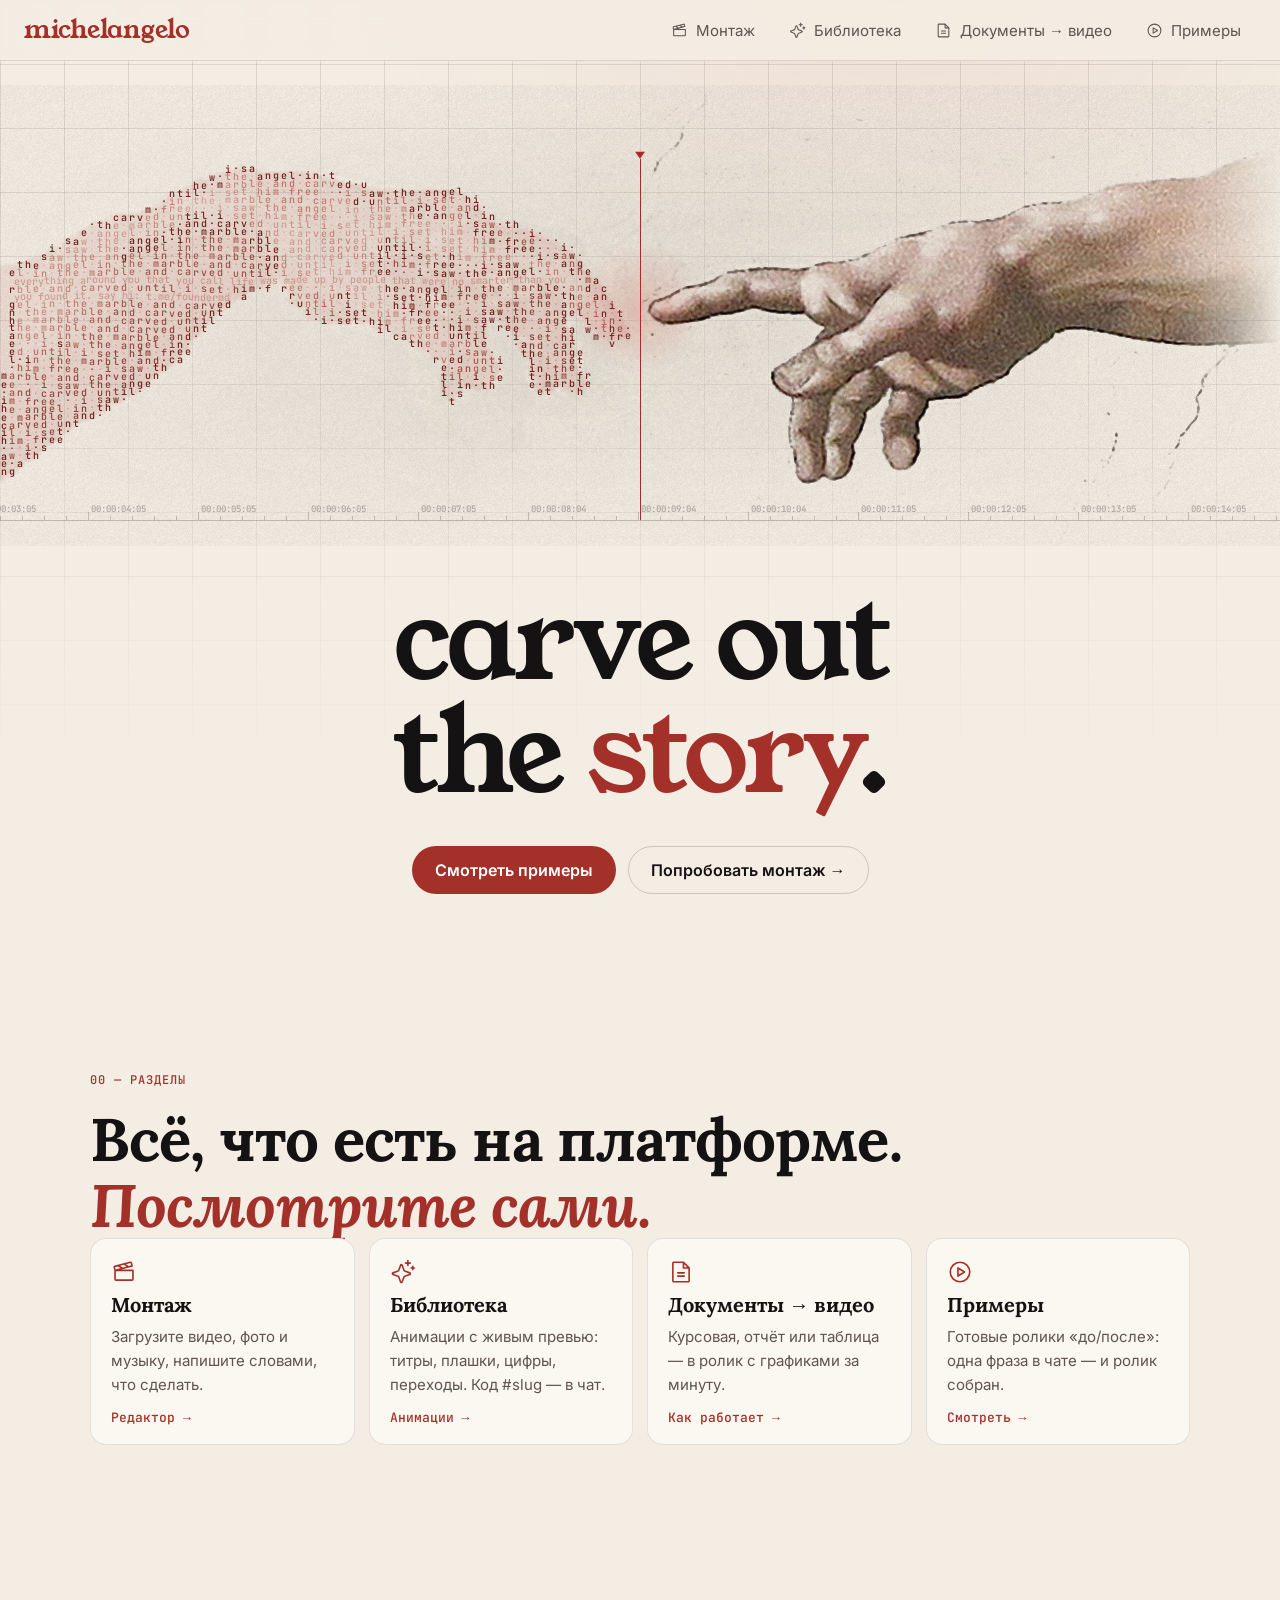
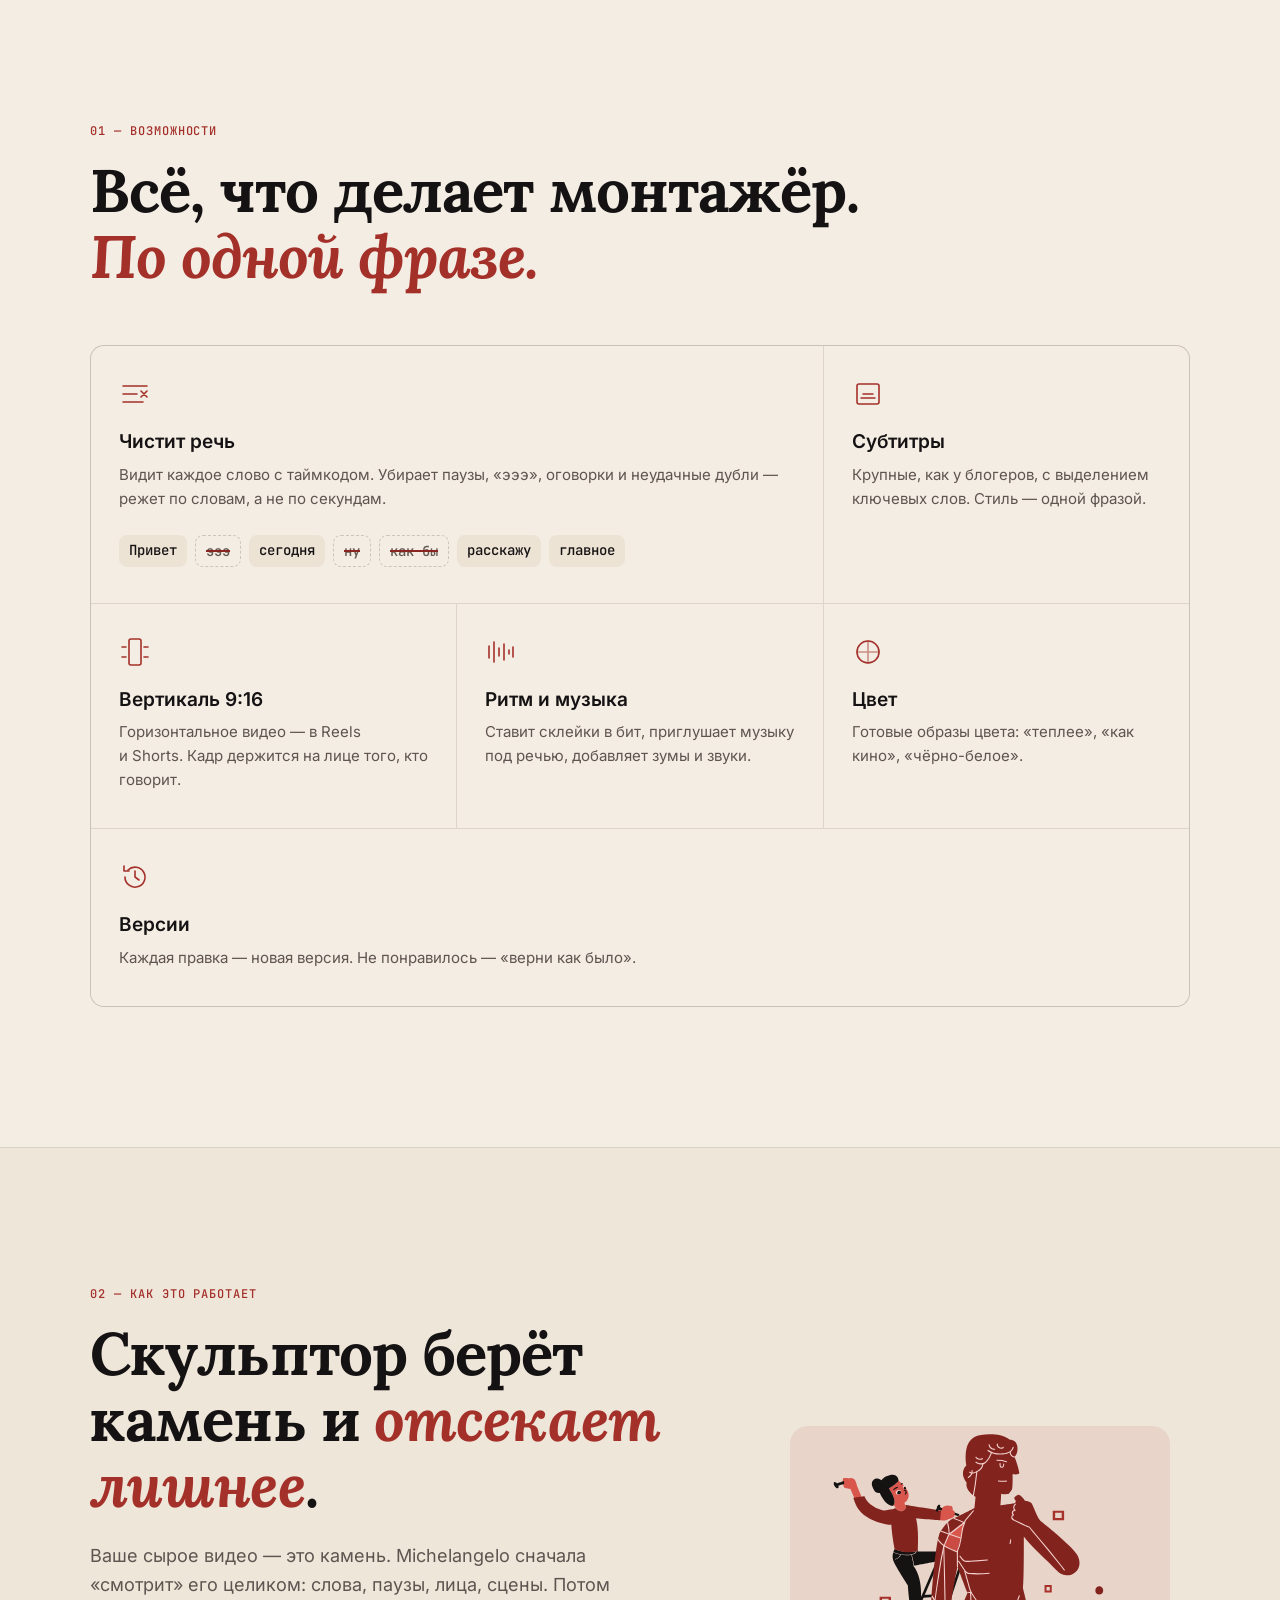
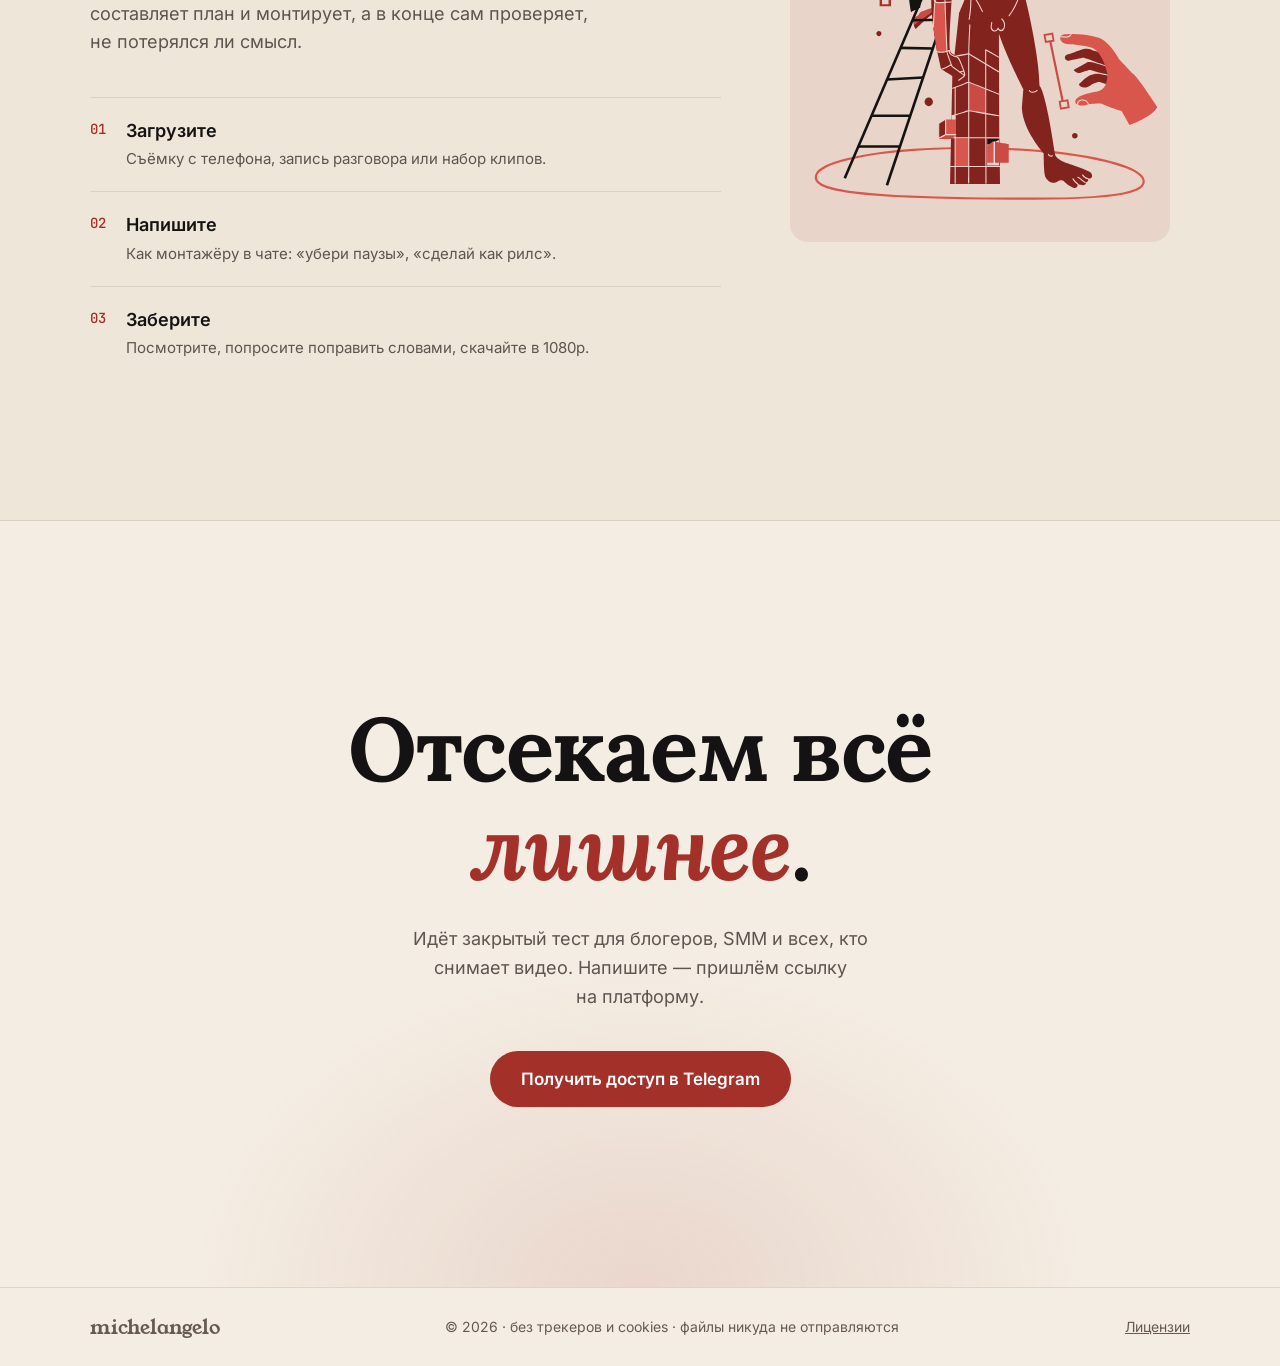
==== commit 67b7c155: "Главная: Давид вместо линейного куба в блоке «Скульптор берёт камень…» (играет на экране, пауза вне " ====
--- a/index.html
+++ b/index.html
@@ -23,6 +23,7 @@
   <link rel="stylesheet" href="/assets/site.css">
   <link rel="preload" href="/assets/fonts/lora-cyrillic-700-normal.woff2" as="font" type="font/woff2" crossorigin>
   <link rel="preload" href="/assets/art/hands.jpg" as="image">
+  <script src="/assets/anim.js" defer></script>
   <script src="/assets/app.js" defer></script>
   <script src="/assets/hero.js" defer></script>
 </head>
@@ -126,10 +127,7 @@
             <li><span>03</span><div><h3>Заберите</h3><p>Посмотрите, попросите поправить словами, скачайте в 1080p.</p></div></li>
           </ol>
         </div>
-        <svg class="cube" data-cube viewBox="0 0 300 300" aria-hidden="true">
-          <!-- isometric 3x3 wireframe cube; pieces fly in when visible -->
-          <g class="cube__body"></g>
-        </svg>
+        <div class="how__art" data-david-how aria-hidden="true"></div>
       </div>
     </section>
 
--- a/assets/style.css
+++ b/assets/style.css
@@ -159,11 +159,7 @@
 .steps span{font:500 14px/1.6 var(--mono);color:var(--red-text)}
 .steps h3{font:600 18px/1.4 var(--sans)}
 .steps p{margin-top:4px;color:var(--muted);font-size:15px}
-.cube{width:100%;max-width:380px;margin:0 auto;overflow:visible}
-.cube path{fill:none;stroke:var(--red-text);stroke-width:1.1;stroke-linejoin:round}
-.cube .face-top{fill:rgb(164 48 42 / .10)}
-.cube g.piece{transition:transform 1.1s cubic-bezier(.2,.8,.2,1),opacity .6s}
-@media (max-width:860px){.how{grid-template-columns:1fr}.cube{max-width:260px}}
+@media (max-width:860px){.how{grid-template-columns:1fr}}
 
 /* cta */
 .cta{padding:clamp(96px,14vw,180px) 0;text-align:center;background:radial-gradient(50% 60% at 50% 100%,rgb(164 48 42 / .12),transparent 70%)}
@@ -177,8 +173,6 @@
 @media (prefers-reduced-motion:reduce){
   *,*::before,*::after{animation:none!important;transition:none!important;scroll-behavior:auto!important}
 }
-.cube path{fill:var(--bg-2)}
-.cube path.face-top{fill:#F0DCD6}
 .card--end{grid-column:1/-1}
 @media (max-width:560px){.card--end{grid-column:auto}}
 
--- a/assets/site.css
+++ b/assets/site.css
@@ -96,8 +96,9 @@
 .go{width:100%;margin-top:22px;position:relative;overflow:hidden}
 .go[disabled]{opacity:.5;cursor:not-allowed}
 .progress{margin-top:22px;padding:18px;border:1px solid var(--line-2);border-radius:16px;background:var(--surface)}
-.progress__bar{height:8px;border-radius:99px;background:var(--surface-2);overflow:hidden}
-.progress__bar i{display:block;height:100%;width:0;background:var(--accent);border-radius:99px;transition:width .25s linear}
+.progress__top{display:flex;align-items:center;gap:14px}
+.anim-cube{position:relative;flex:none;display:block;width:72px;height:72px;overflow:hidden;line-height:0}
+.progress__pct{font:700 28px/1 var(--serif);font-variant-numeric:tabular-nums;color:var(--text)}
 .progress__steps{display:grid;gap:8px;margin:16px 0 0;padding:0;list-style:none}
 .progress__steps li{display:flex;align-items:center;gap:10px;color:var(--muted);font-size:15px}
 .progress__steps li::before{content:"";flex:none;width:18px;height:18px;border-radius:50%;border:2px solid var(--line-2)}
@@ -110,6 +111,8 @@
 .gate{margin-top:22px;padding:clamp(20px,3vw,28px);border-radius:18px;background:var(--ink);color:var(--ink-text)}
 .gate h2{font:700 clamp(22px,2.6vw,28px)/1.2 var(--serif)}
 .gate p{margin-top:8px;color:var(--ink-muted)}
+.gate{display:grid;grid-template-columns:minmax(0,1fr) minmax(0,.62fr);align-items:center;gap:clamp(16px,3vw,32px)}
+.gate__art{position:relative;aspect-ratio:878/960;width:100%;max-width:260px;justify-self:end;overflow:hidden;line-height:0;border-radius:14px;background:rgb(244 237 227 / .06)}
 .gate .row{display:flex;flex-wrap:wrap;gap:10px;margin-top:18px}
 .gate .btn--ghost{color:var(--ink-text);border-color:rgb(244 237 227 / .3)}
 .gate .btn--ghost:hover{background:rgb(244 237 227 / .08)}
@@ -181,6 +184,16 @@
 .lic th{font-weight:600}
 .lic .tablewrap{overflow-x:auto}
 
+/* главная, «Скульптор…»: Давид рядом с текстом (на телефоне — под ним) */
+.how__art{position:relative;width:100%;max-width:380px;aspect-ratio:878/960;margin:0 auto;overflow:hidden;line-height:0;border-radius:18px;background:var(--accent-soft)}
+@media (max-width:860px){.how__art{max-width:240px}}
+
+/* телефон: Давид маленький сверху, текст под ним */
+@media (max-width:640px){
+  .gate{grid-template-columns:1fr}
+  .gate__art{order:-1;width:112px;justify-self:start}
+}
+
 @media (prefers-reduced-motion:reduce){
   .progress__steps li[data-state="run"]::before{animation:none}
   .tile,.tile:hover{transition:none;transform:none}
